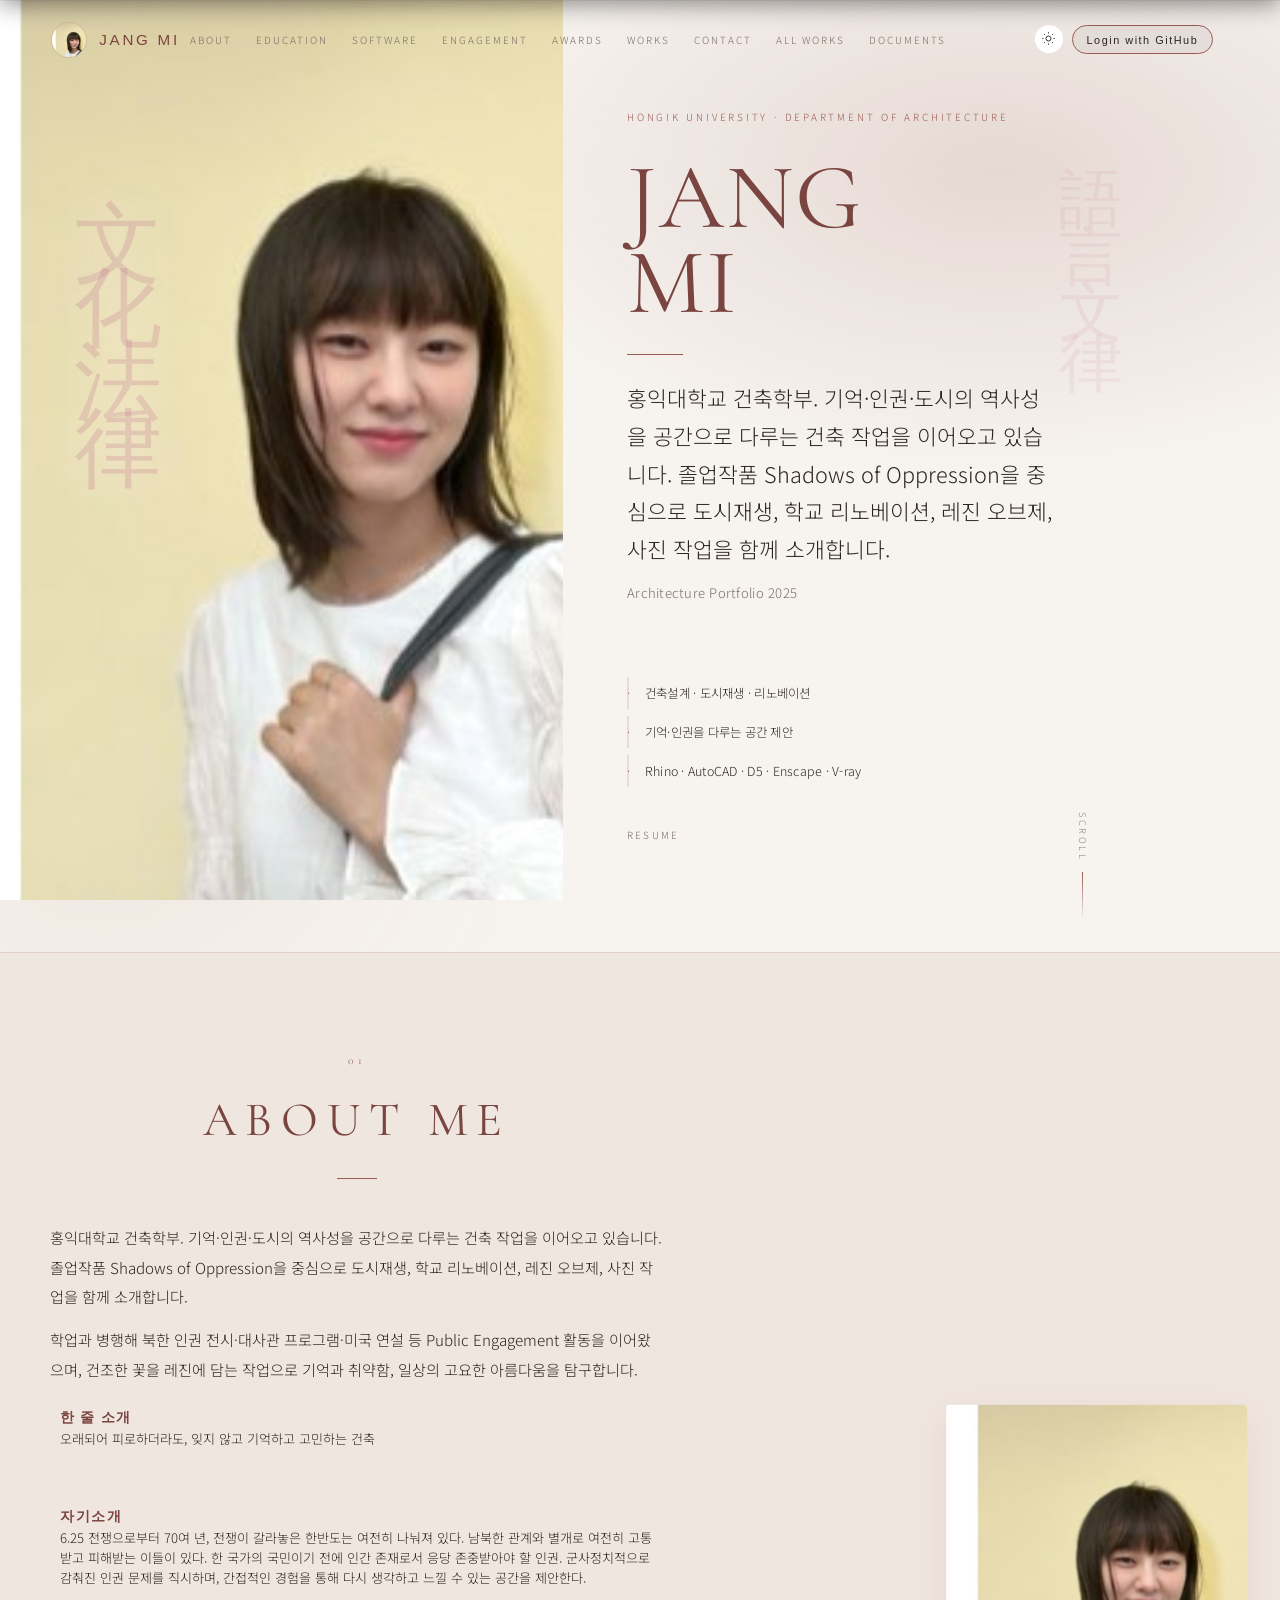
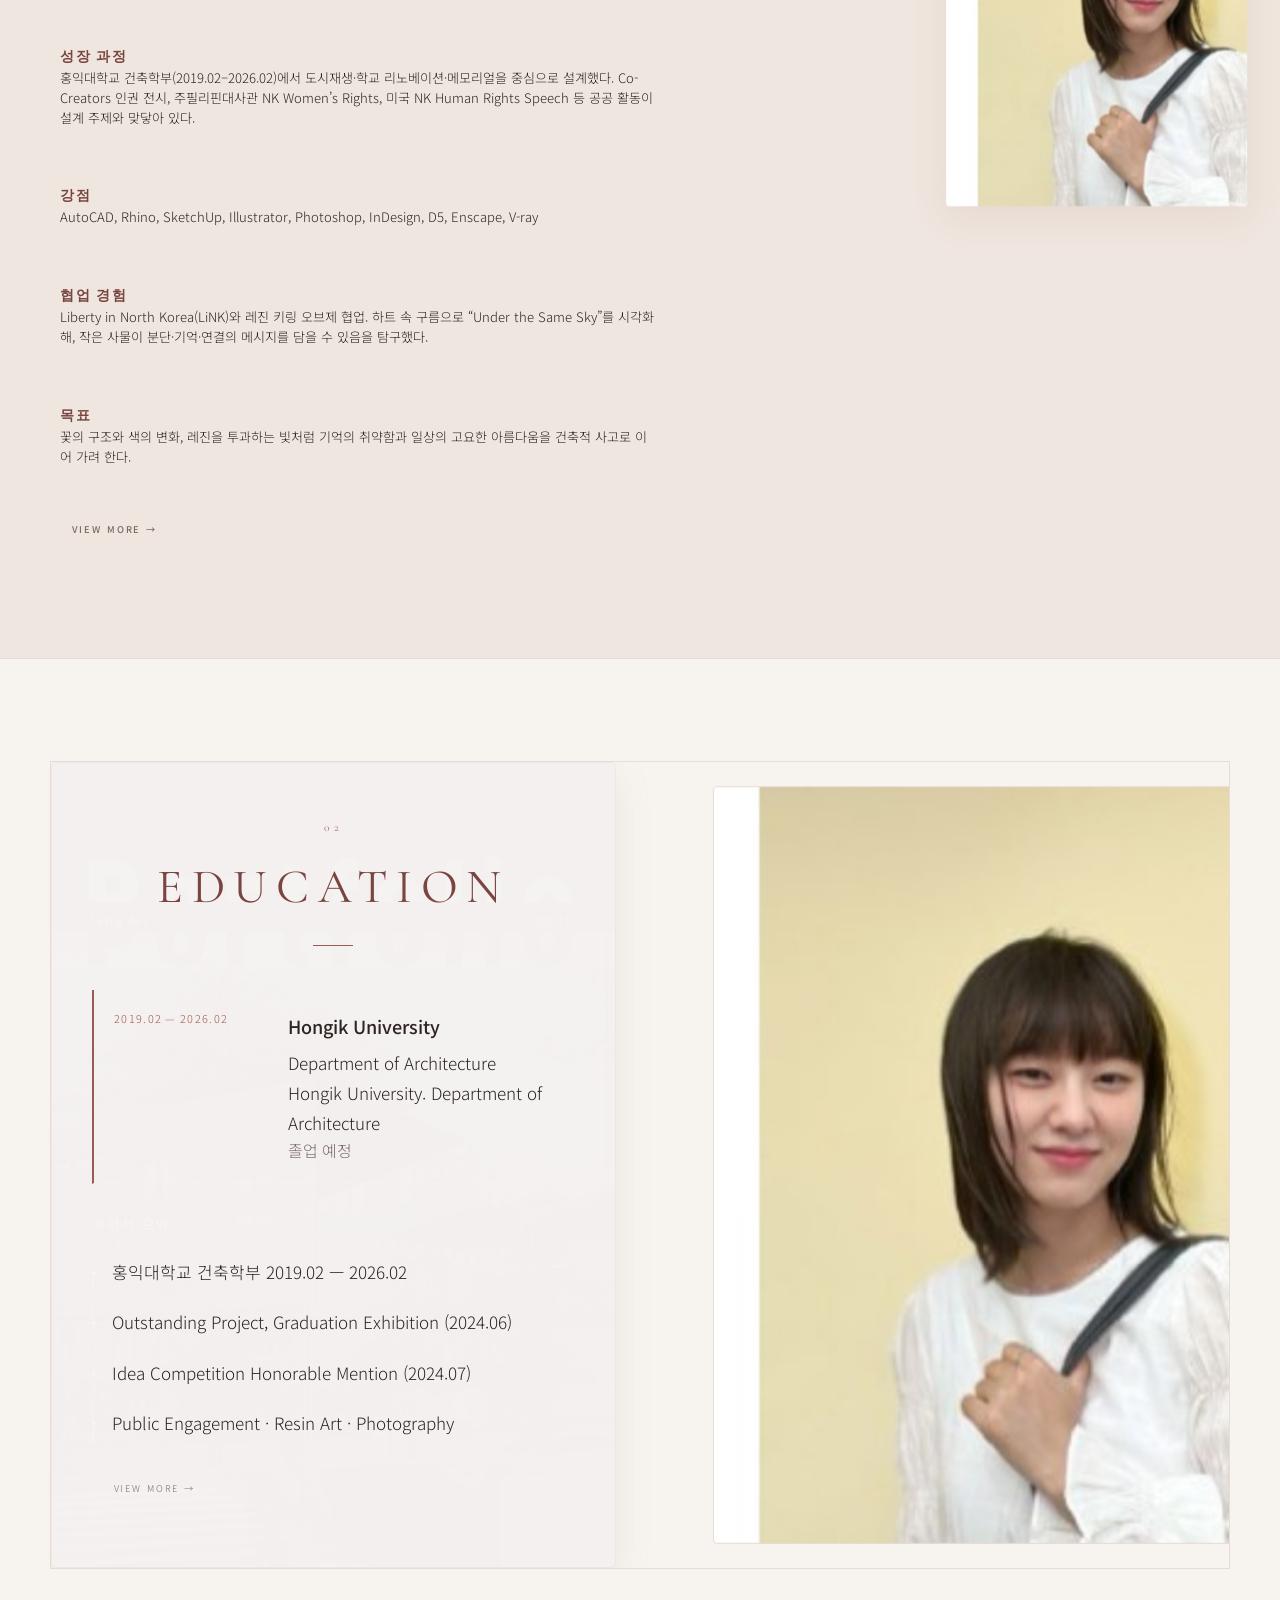
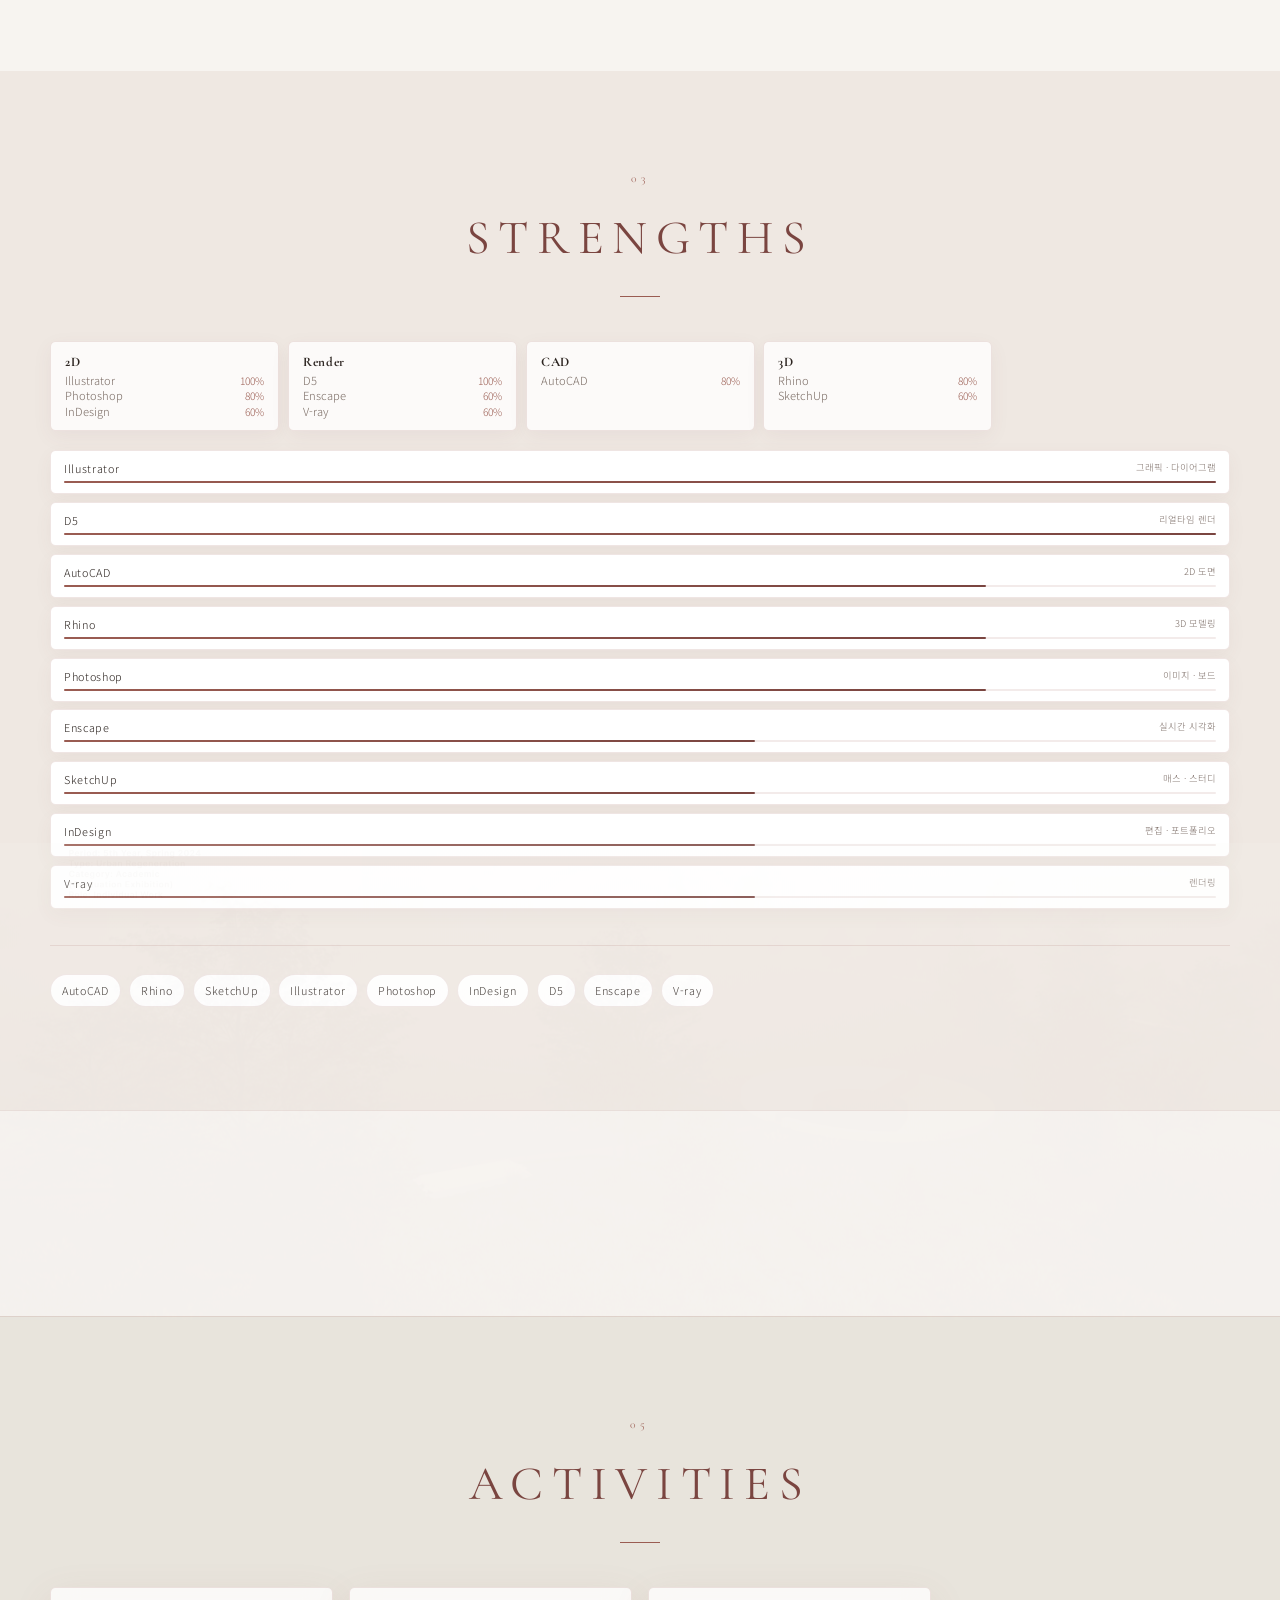
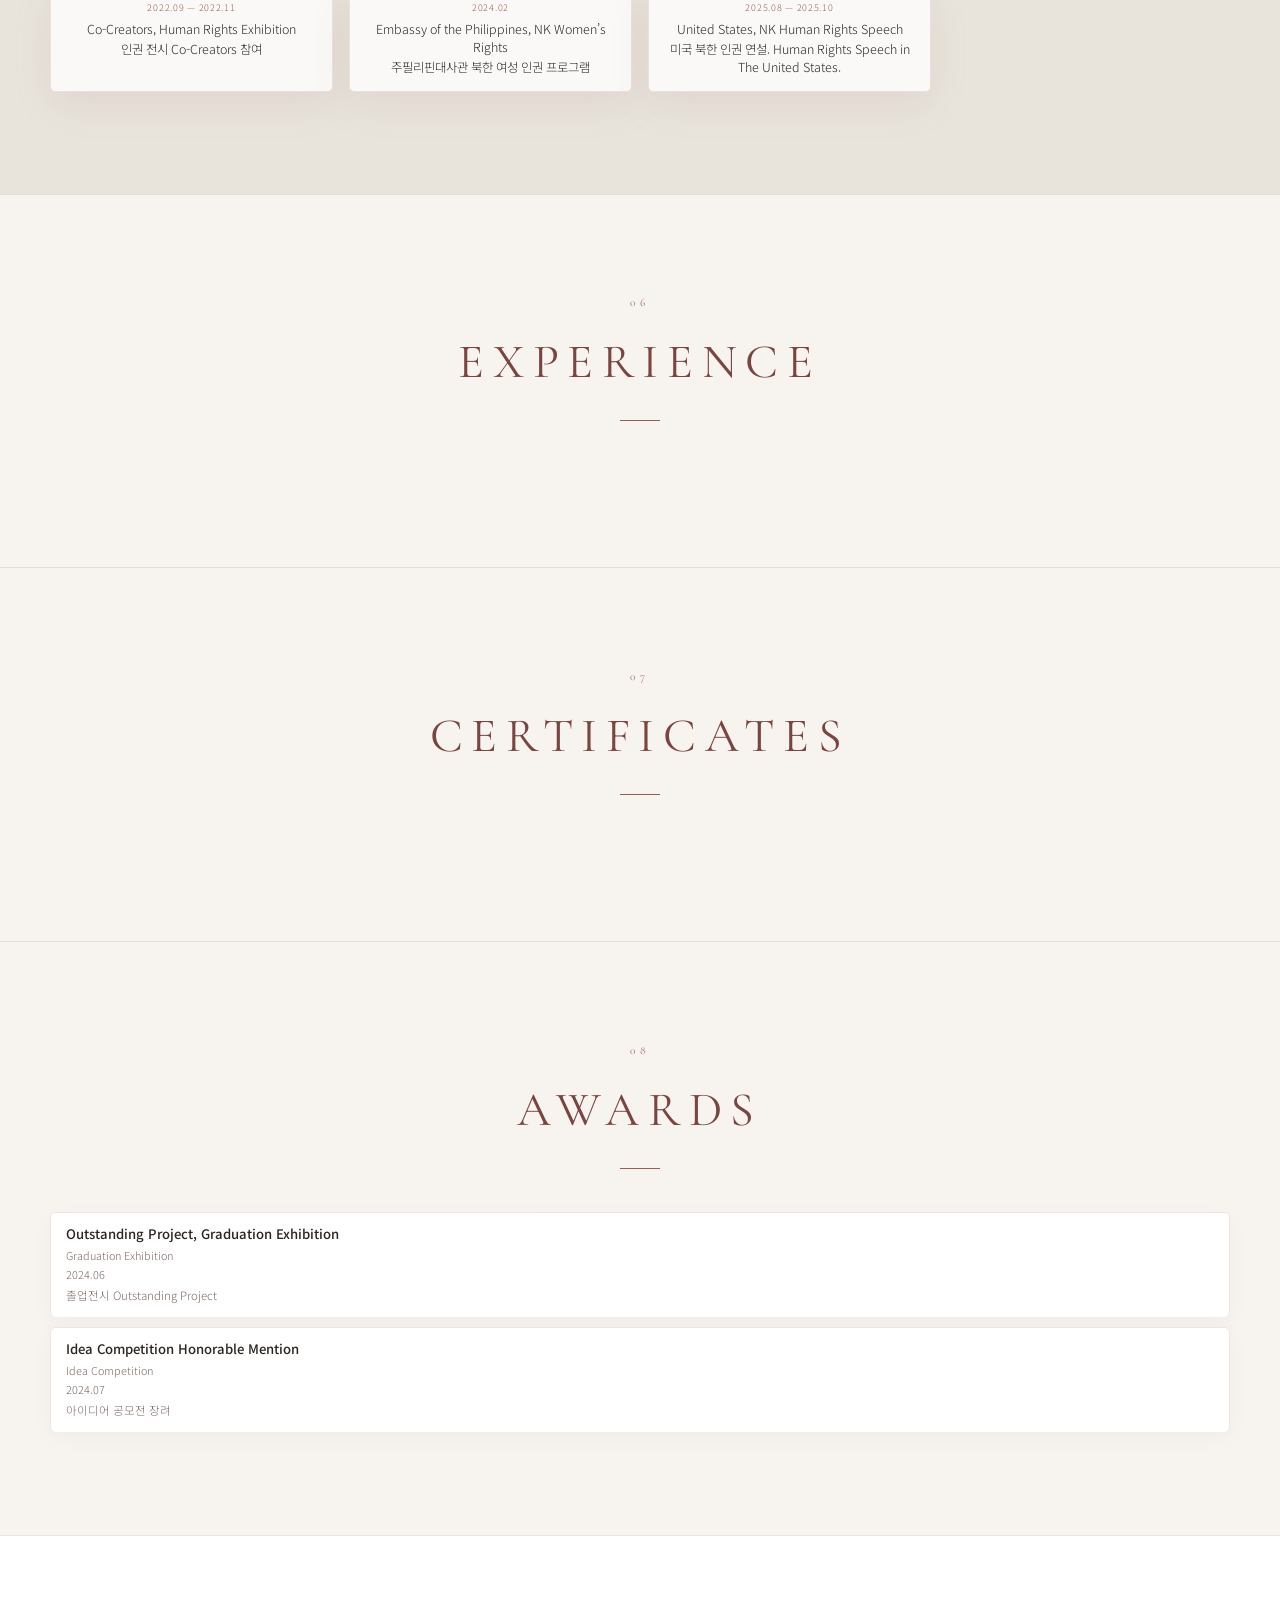
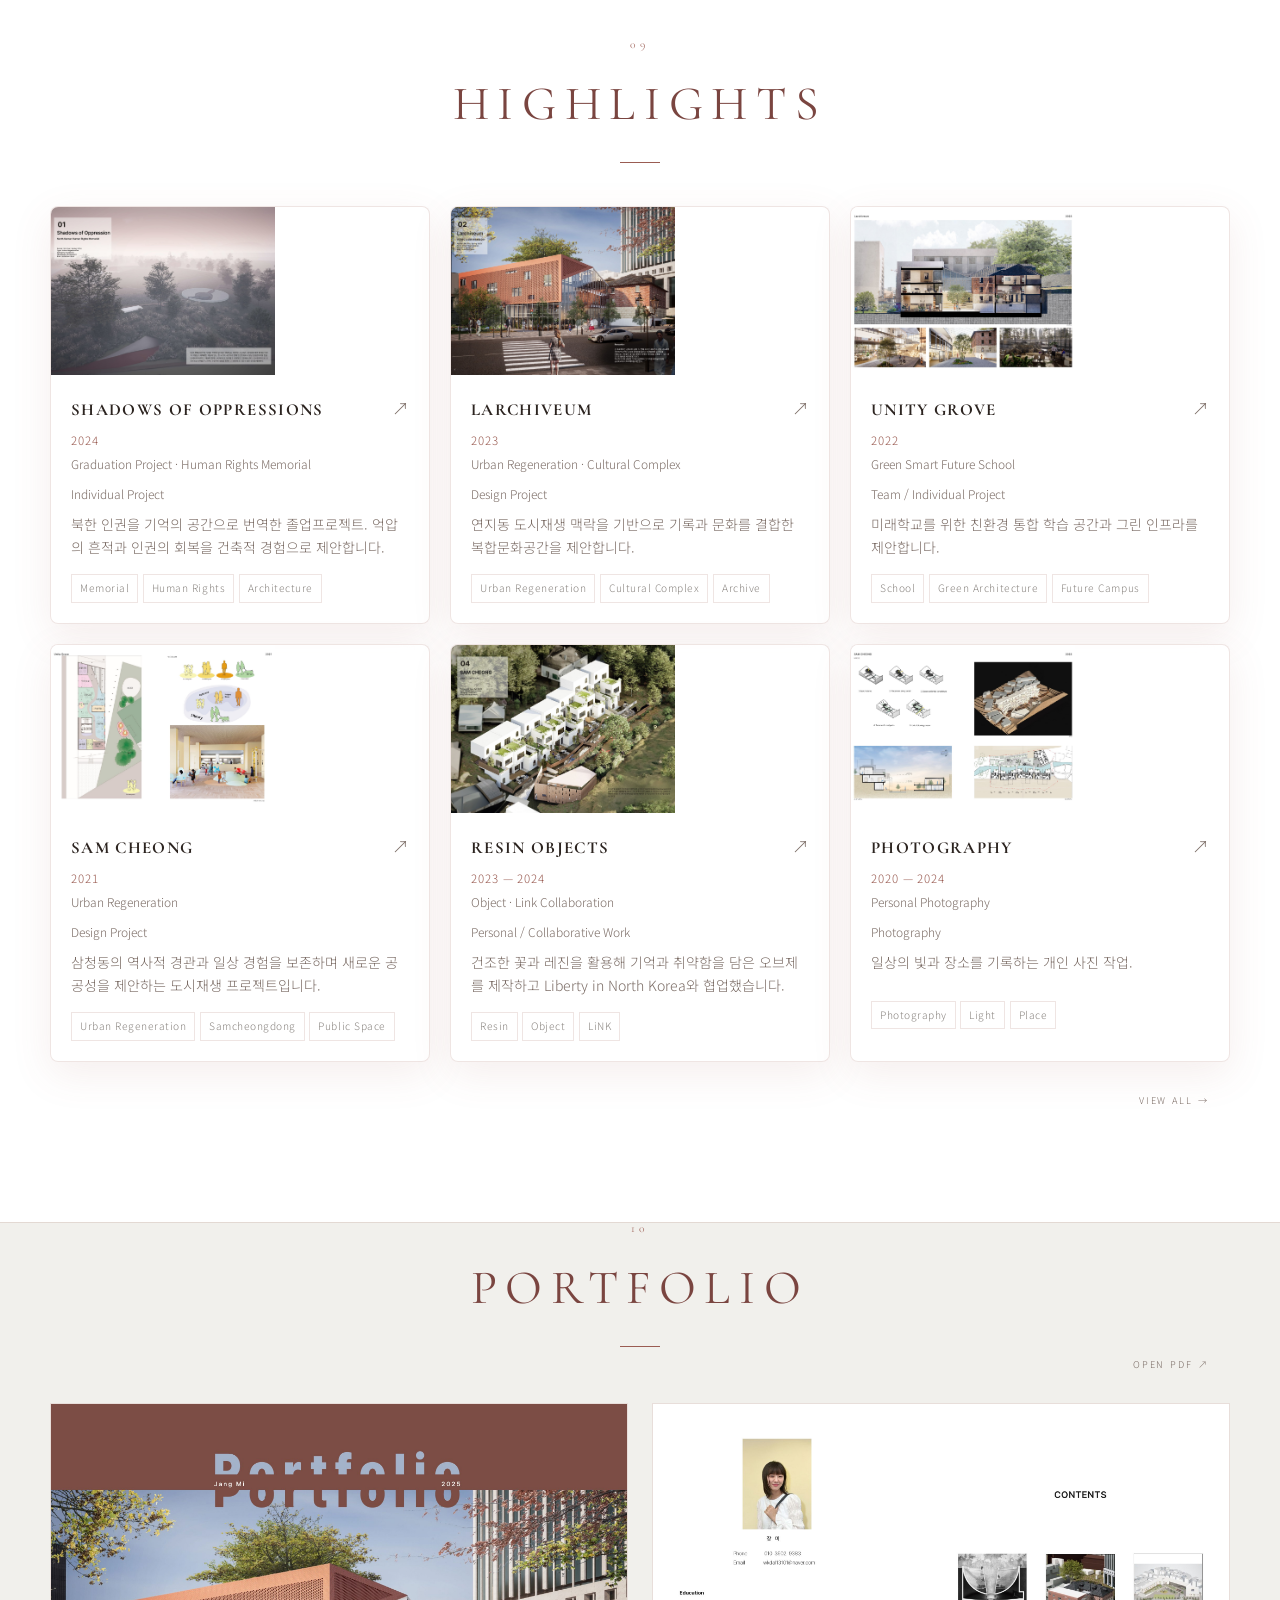
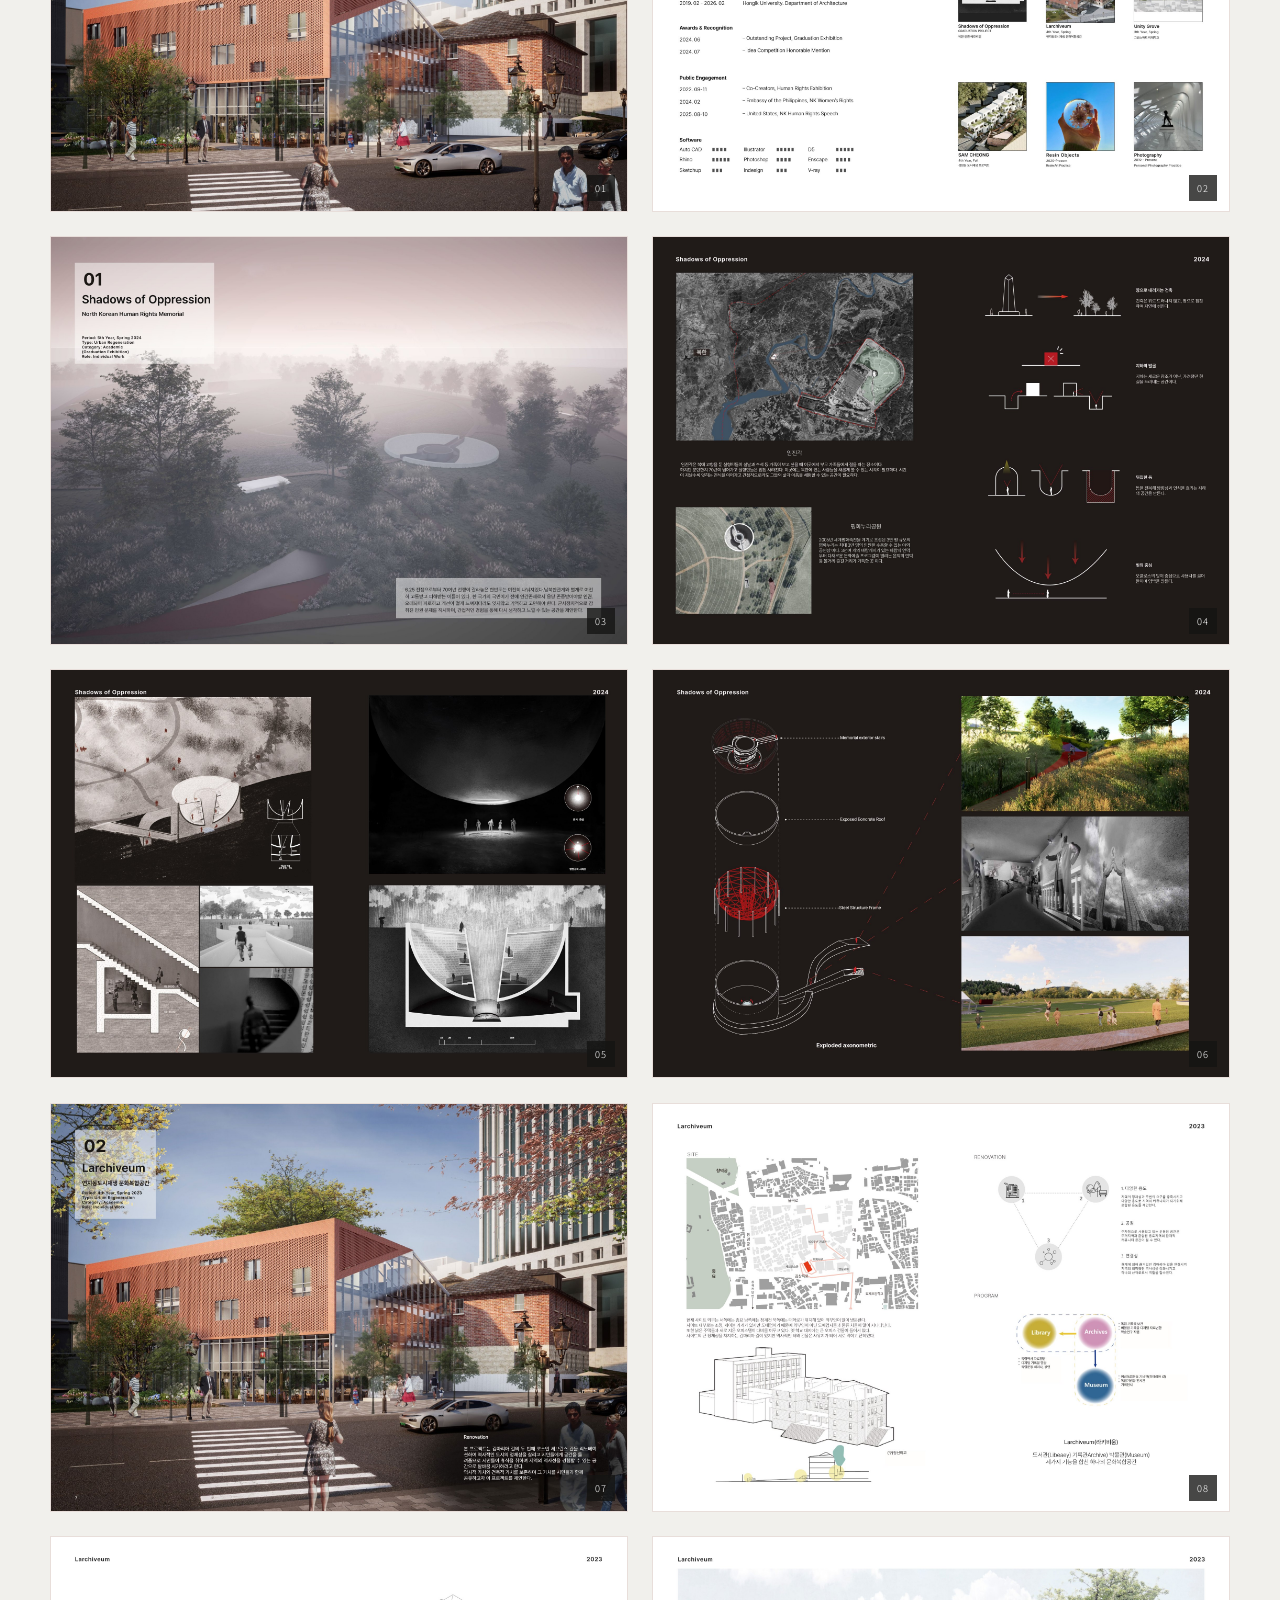
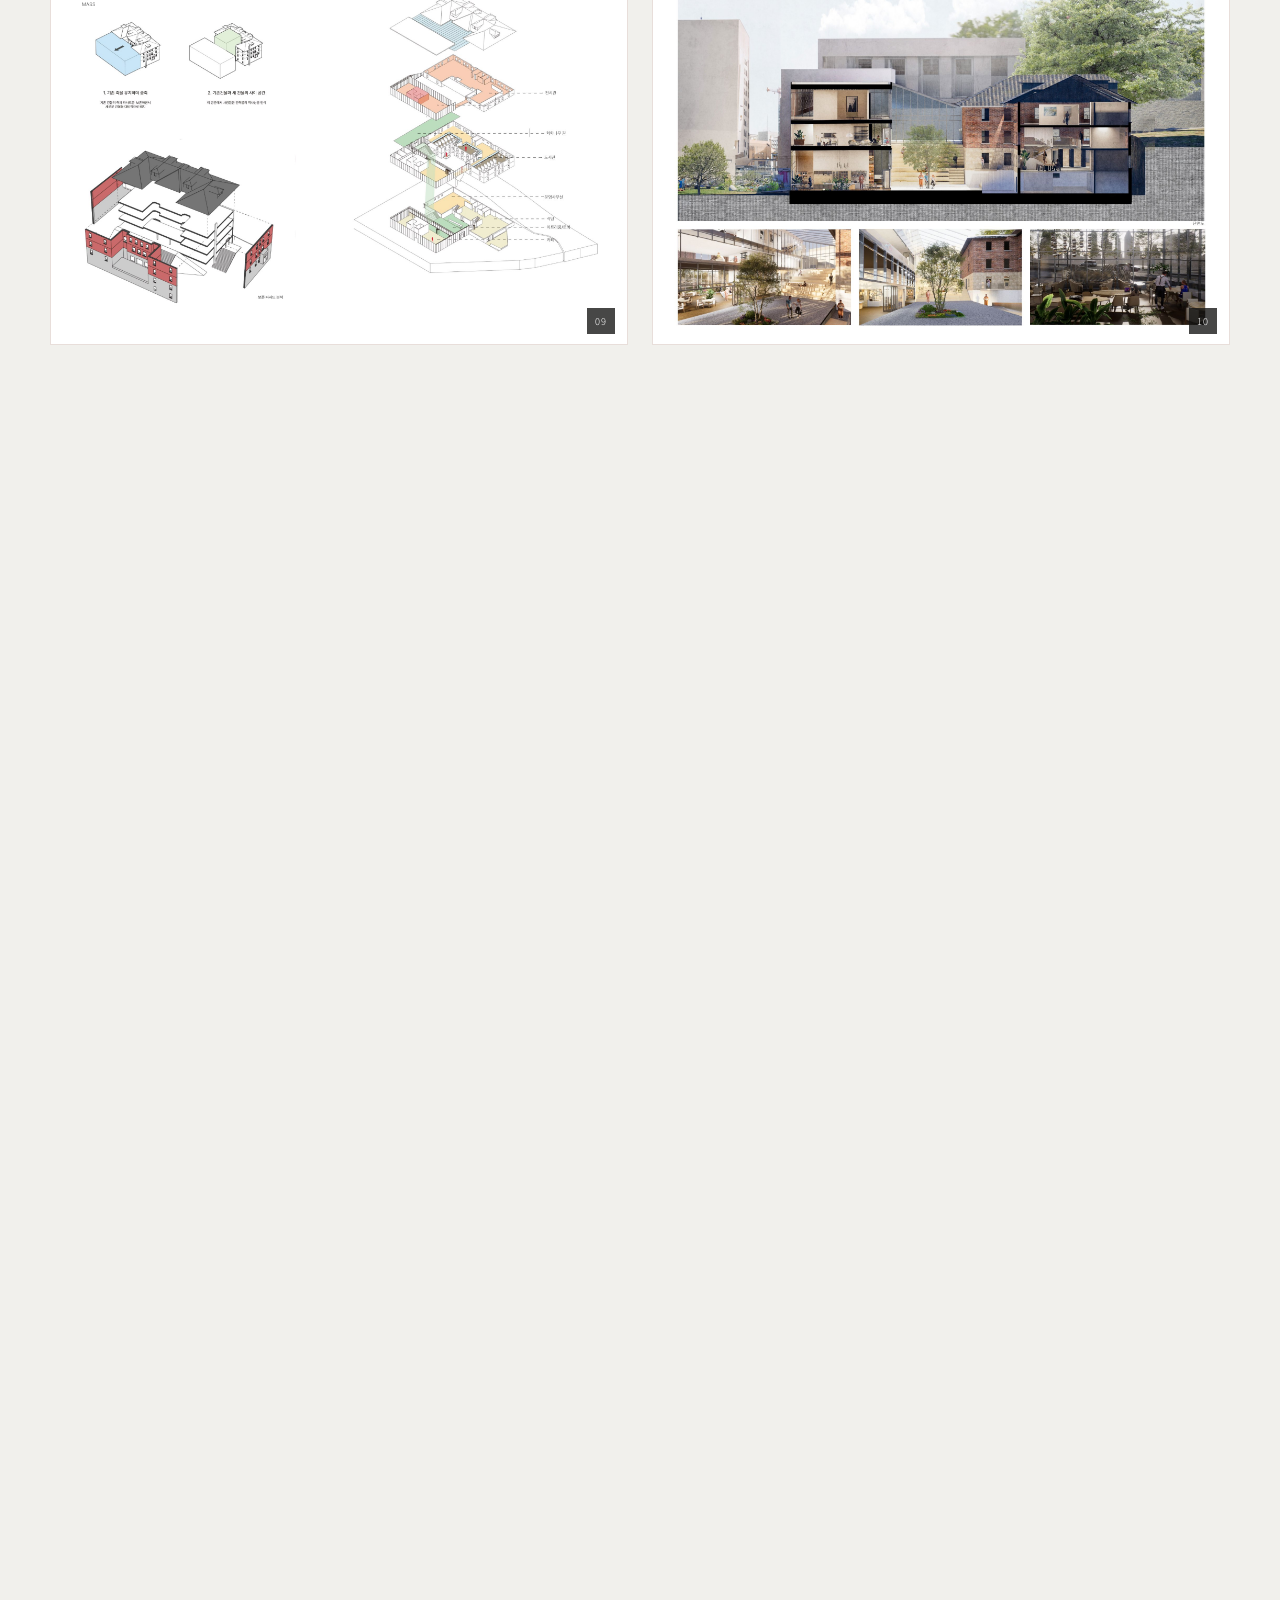
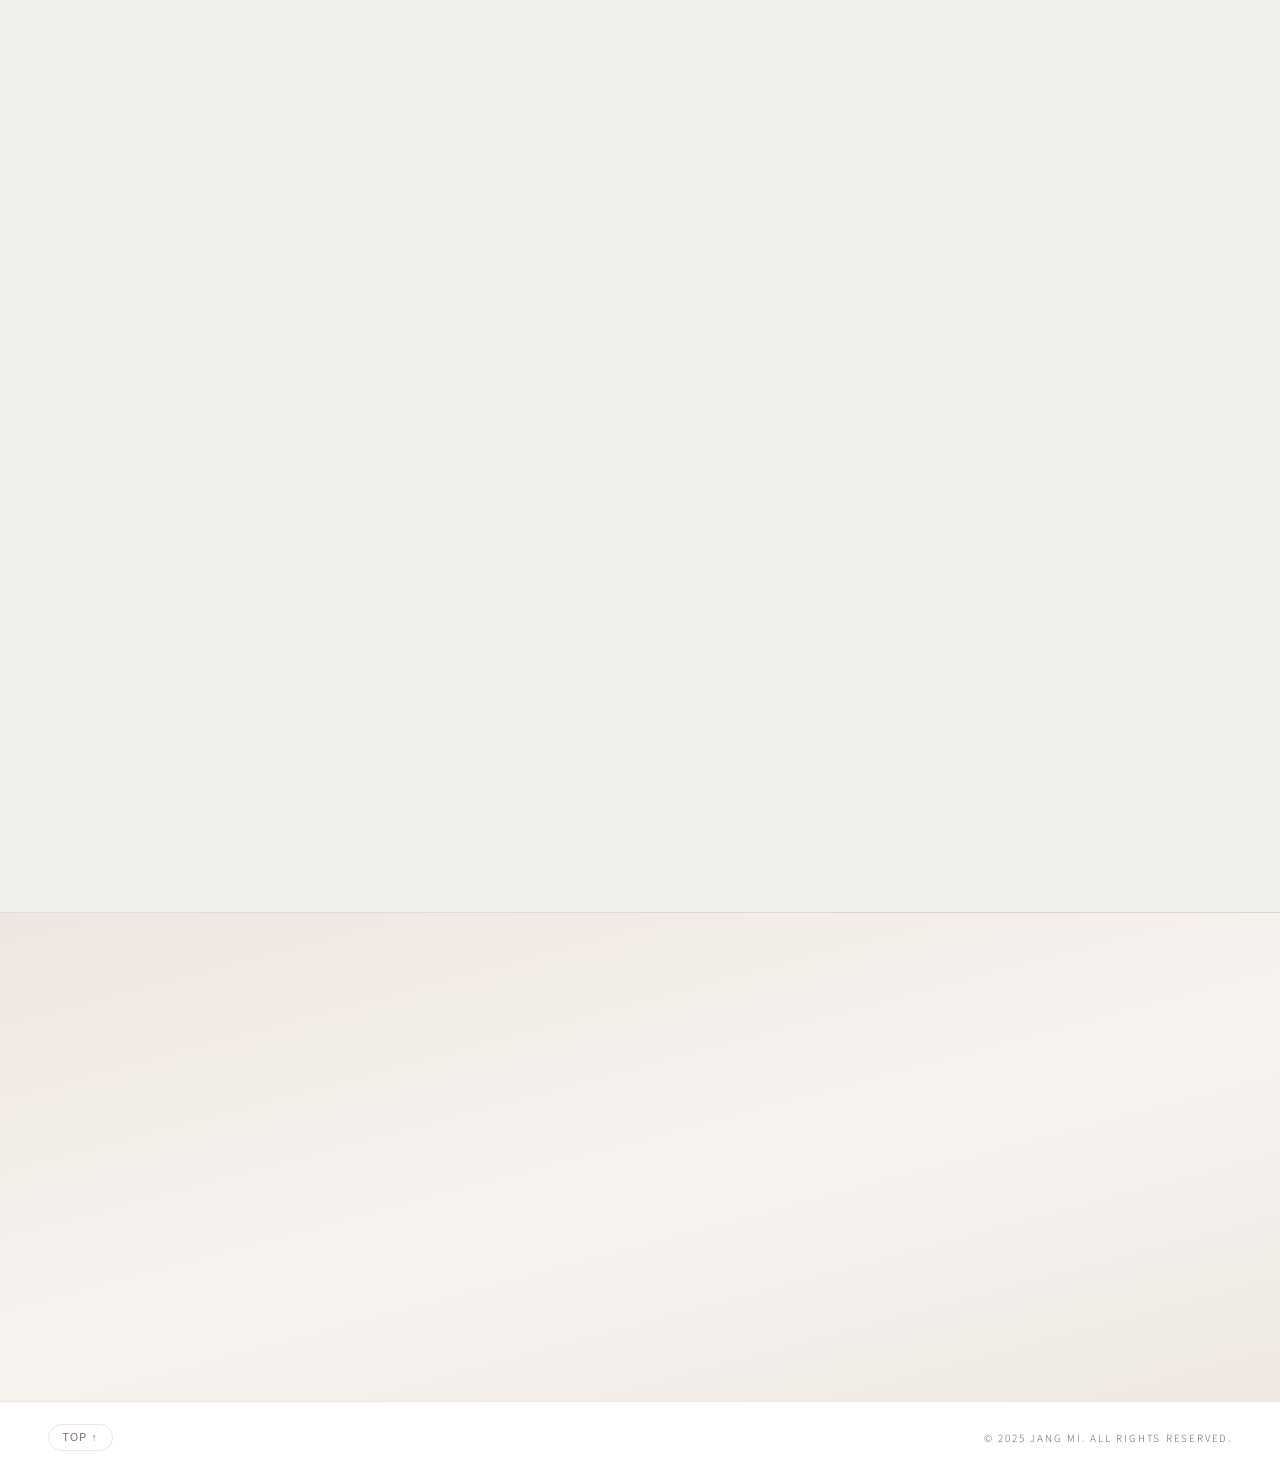
==== index.html @ 0520bf08 "Add files via upload" ====
<!DOCTYPE html>
<html lang="ko">
<head>
  <meta charset="UTF-8">
  <meta name="viewport" content="width=device-width, initial-scale=1.0, viewport-fit=cover">
  <title>JANG MI | 2025 Architecture Portfolio</title>
  <link rel="preconnect" href="https://fonts.googleapis.com">
  <link rel="preconnect" href="https://fonts.gstatic.com" crossorigin>
  <link href="https://fonts.googleapis.com/css2?family=Cormorant+Garamond:ital,wght@0,400;0,500;0,600;1,400&family=Great+Vibes&family=Noto+Sans+KR:wght@300;400;500&display=swap" rel="stylesheet">
  <link rel="stylesheet" href="./css/style.css?v=20260718">
  <link rel="stylesheet" href="./css/themes.css?v=20260807">
  <link rel="stylesheet" href="./css/mobile.css?v=20260835">
  <link rel="stylesheet" href="./css/editor.css?v=20260837">
  <link rel="stylesheet" href="./css/pages.css?v=20260716">
  <link rel="stylesheet" href="./css/jangmi-theme.css?v=20261118">
  <link rel="stylesheet" href="./css/animations.css?v=20260818">
  <link rel="stylesheet" href="./css/jangmi.css?v=20261118">
</head>
<body class="skin-jangmi theme-light">

  <header class="site-header" id="header">
    <a href="#home" class="brand">JANG MI</a>
    <nav class="nav-desktop" id="navDesktop"></nav>
    <div class="header-actions" id="headerActions"></div>
    <button class="nav-toggle" type="button" aria-label="메뉴" aria-expanded="false">
      <span></span><span></span>
    </button>
  </header>

  <nav class="nav-mobile" id="navMobile" aria-hidden="true"></nav>
  <script src="./js/cms/nav.js"></script>

  <main>

    <!-- HERO -->
    <section class="hero" id="home">
      <div class="hero-inner container">
        <div class="hero-portrait reveal reveal-right reveal-zoom">
          <div class="portrait-frame portrait-frame--hero">
            <img src="./assets/images/jangmi-portrait-hero.jpg" alt="장미 프로필">
          </div>
        </div>
        <div class="hero-body">
          <p class="hero-eyebrow reveal"></p>
          <h1 class="hero-name reveal"></h1>
          <p class="hero-tagline-ko reveal" id="heroIntro"></p>
          <p class="hero-tagline-en reveal" id="heroTaglineEn"></p>
          <div class="hero-intro-block reveal">
            <ul class="detail-lines detail-lines--hero" id="heroIntroLines" data-reveal-stagger></ul>
          </div>
          <div class="hero-links reveal" id="heroLinks"></div>
          <div class="hero-scroll reveal" aria-hidden="true">
            <span>SCROLL</span><i></i>
          </div>
        </div>
      </div>
      <div class="hero-mobile-bar reveal" id="heroMobileBar" aria-hidden="true">
        <div class="hero-chips" id="heroChips" aria-label="핵심 역량"></div>
        <div class="hero-journey" id="heroJourney" aria-label="주요 여정"></div>
        <nav class="hero-quick" id="heroQuickNav" aria-label="빠른 이동">
          <a href="#about">About</a>
          <a href="#projects">Highlights</a>
          <a href="#contact">Contact</a>
        </nav>
        <button type="button" class="hero-scroll-cue" id="heroScrollCue" aria-label="About 섹션으로 이동">
          <span>Scroll</span>
          <i aria-hidden="true"></i>
        </button>
      </div>
    </section>

    <!-- 01 ABOUT -->
    <section class="section section-about" id="about">
      <div class="container about-grid">
        <div class="about-copy reveal reveal-left">
          <div class="section-headline">
            <span class="section-index">01</span>
            <h2 class="section-title">ABOUT ME</h2>
          </div>
          <p id="aboutText"></p>
          <p id="aboutExtra"></p>
          <div class="about-intro-lines">
            <p class="detail-lines__heading">소개 라인</p>
            <ul class="detail-lines" id="aboutIntroLines" data-reveal-stagger></ul>
          </div>
          <div id="aboutSections" class="about-sections" data-reveal-stagger></div>
          <p class="section-crosslink"><a href="./pages/resume.html" class="text-link text-link--box">VIEW MORE →</a></p>
        </div>
        <div class="about-portrait reveal reveal-right reveal-zoom">
          <div class="portrait-frame portrait-frame--about">
            <img src="./assets/images/jangmi-portrait-about.jpg" alt="장미 프로필">
          </div>
        </div>
      </div>
    </section>

    <!-- 02 EDUCATION -->
    <section class="section section-education" id="education">
      <div class="container section-education__inner">
        <div class="education-panel reveal reveal-up reveal-blur">
          <div class="education-panel__bg" data-edit-image="profile.educationPanelBackground" aria-hidden="true"></div>
          <div class="education-panel__content">
            <button type="button" class="education-panel__bg-btn edit-only" data-trigger-edit-image="profile.educationPanelBackground">+ 배경 추가</button>
            <div class="section-headline">
              <span class="section-index section-index--light">02</span>
              <h2 class="section-title section-title--light">EDUCATION</h2>
            </div>
            <ul class="timeline-full" id="eduTimeline" data-reveal-stagger></ul>
            <p class="detail-lines__heading detail-lines__heading--light">이력서 요약</p>
            <ul class="detail-lines detail-lines--light" id="resumeLines" data-reveal-stagger></ul>
            <div class="education-resume-links">
              <a class="text-link text-link--box" href="./pages/resume.html">VIEW MORE →</a>
            </div>
          </div>
        </div>
        <div class="education-visual reveal reveal-right reveal-zoom">
          <img class="education-visual__img" src="./assets/images/jangmi-portrait-education.jpg" alt="장미">
        </div>
      </div>
    </section>

    <!-- 03 SKILLS -->
    <section class="section section-skills" id="skills">
      <div class="container">
        <div class="section-headline reveal reveal-up reveal-blur">
          <span class="section-index">03</span>
          <h2 class="section-title">STRENGTHS</h2>
        </div>
        <div class="skill-categories reveal reveal-up" id="skillCategories" data-reveal-stagger></div>
        <div class="skill-bars" id="skillBars" data-reveal-stagger></div>
        <div class="tech-cloud reveal reveal-up" id="techCloud" data-reveal-stagger></div>
      </div>
    </section>

    <!-- 04 CAREER -->
    <section class="section section-career" id="career">
      <div class="container">
        <div class="section-headline reveal reveal-up reveal-blur">
          <span class="section-index">04</span>
          <h2 class="section-title">CAREER</h2>
        </div>
        <ul class="timeline-full" id="careerTimeline" data-reveal-stagger></ul>
      </div>
    </section>

    <!-- 05 ACTIVITIES -->
    <section class="section section-activities" id="activities">
      <div class="section-activities__bg" aria-hidden="true" data-parallax="0.1"></div>
      <button type="button" class="section-activities__bg-btn edit-only" data-trigger-edit-image="profile.activitiesBackgroundImage">+ 배경 추가</button>
      <div class="container">
        <div class="section-headline reveal reveal-up reveal-blur">
          <span class="section-index">05</span>
          <h2 class="section-title">ACTIVITIES</h2>
        </div>
        <div class="activity-grid" id="activityGrid" data-reveal-stagger></div>
      </div>
    </section>

    <!-- 06 TRAINING -->
    <section class="section section-training" id="training">
      <div class="container">
        <div class="section-headline reveal reveal-up reveal-blur">
          <span class="section-index">06</span>
          <h2 class="section-title">EXPERIENCE</h2>
        </div>
        <div class="training-grid" id="trainingGrid" data-reveal-stagger></div>
      </div>
    </section>

    <!-- 07 CERTIFICATES -->
    <section class="section section-certificates" id="certificates">
      <div class="container">
        <div class="section-headline reveal reveal-up reveal-blur">
          <span class="section-index">07</span>
          <h2 class="section-title">CERTIFICATES</h2>
        </div>
        <ul class="cert-list" id="certList" data-reveal-stagger></ul>
      </div>
    </section>

    <!-- 08 AWARDS -->
    <section class="section section-awards" id="awards">
      <div class="container">
        <div class="section-headline reveal reveal-up reveal-blur">
          <span class="section-index">08</span>
          <h2 class="section-title">AWARDS</h2>
        </div>
        <ul class="award-list" id="awardList" data-reveal-stagger></ul>
      </div>
    </section>

    
    <!-- 09 HIGHLIGHTS -->
    <section class="section section-projects" id="projects">
      <div class="container">
        <div class="section-headline reveal reveal-up reveal-blur">
          <span class="section-index">09</span>
          <h2 class="section-title">HIGHLIGHTS</h2>
        </div>
        <div class="project-grid" id="projectGrid" data-reveal-stagger></div>
        <div class="section-actions reveal reveal-up">
          <a class="text-link text-link--box" href="./pages/projects.html">VIEW ALL →</a>
        </div>
      </div>
    </section>

    <!-- 10 PORTFOLIO PAGES -->
    <section class="section section-portfolio-book" id="portfolio-book">
      <div class="container">
        <div class="section-headline reveal reveal-up reveal-blur">
          <span class="section-index">10</span>
          <h2 class="section-title">PORTFOLIO</h2>
        </div>
        <div class="portfolio-book-actions">
          <a class="text-link text-link--box" href="./assets/docs/jangmi-architecture-portfolio-2025.pdf" target="_blank" rel="noopener">OPEN PDF ↗</a>
        </div>
        <div class="portfolio-page-grid" data-reveal-stagger>
          <figure class="portfolio-book-page"><img src="./assets/images/jangmi/01-cover.jpg" alt="Jang Mi Portfolio page 01" loading="eager"><figcaption>01</figcaption></figure>
          <figure class="portfolio-book-page"><img src="./assets/images/jangmi/02-contents.jpg" alt="Jang Mi Portfolio page 02"><figcaption>02</figcaption></figure>
          <figure class="portfolio-book-page"><img src="./assets/images/jangmi/03-shadows-overview.jpg" alt="Jang Mi Portfolio page 03" loading="lazy"><figcaption>03</figcaption></figure>
          <figure class="portfolio-book-page"><img src="./assets/images/jangmi/04-shadows-analysis.jpg" alt="Jang Mi Portfolio page 04" loading="lazy"><figcaption>04</figcaption></figure>
          <figure class="portfolio-book-page"><img src="./assets/images/jangmi/05-shadows-plan.jpg" alt="Jang Mi Portfolio page 05" loading="lazy"><figcaption>05</figcaption></figure>
          <figure class="portfolio-book-page"><img src="./assets/images/jangmi/06-shadows-details.jpg" alt="Jang Mi Portfolio page 06" loading="lazy"><figcaption>06</figcaption></figure>
          <figure class="portfolio-book-page"><img src="./assets/images/jangmi/07-larchiveum-overview.jpg" alt="Jang Mi Portfolio page 07" loading="lazy"><figcaption>07</figcaption></figure>
          <figure class="portfolio-book-page"><img src="./assets/images/jangmi/08-larchiveum-analysis.jpg" alt="Jang Mi Portfolio page 08" loading="lazy"><figcaption>08</figcaption></figure>
          <figure class="portfolio-book-page"><img src="./assets/images/jangmi/09-larchiveum-drawing.jpg" alt="Jang Mi Portfolio page 09" loading="lazy"><figcaption>09</figcaption></figure>
          <figure class="portfolio-book-page"><img src="./assets/images/jangmi/10-unity-overview.jpg" alt="Jang Mi Portfolio page 10" loading="lazy"><figcaption>10</figcaption></figure>
          <figure class="portfolio-book-page"><img src="./assets/images/jangmi/11-unity-site.jpg" alt="Jang Mi Portfolio page 11" loading="lazy"><figcaption>11</figcaption></figure>
          <figure class="portfolio-book-page"><img src="./assets/images/jangmi/12-unity-details.jpg" alt="Jang Mi Portfolio page 12" loading="lazy"><figcaption>12</figcaption></figure>
          <figure class="portfolio-book-page"><img src="./assets/images/jangmi/13-samcheong-overview.jpg" alt="Jang Mi Portfolio page 13" loading="lazy"><figcaption>13</figcaption></figure>
          <figure class="portfolio-book-page"><img src="./assets/images/jangmi/14-samcheong-plan.jpg" alt="Jang Mi Portfolio page 14" loading="lazy"><figcaption>14</figcaption></figure>
          <figure class="portfolio-book-page"><img src="./assets/images/jangmi/15-resin-objects.jpg" alt="Jang Mi Portfolio page 15" loading="lazy"><figcaption>15</figcaption></figure>
          <figure class="portfolio-book-page"><img src="./assets/images/jangmi/16-resin-collaboration.jpg" alt="Jang Mi Portfolio page 16" loading="lazy"><figcaption>16</figcaption></figure>
          <figure class="portfolio-book-page"><img src="./assets/images/jangmi/17-photography-overview.jpg" alt="Jang Mi Portfolio page 17" loading="lazy"><figcaption>17</figcaption></figure>
          <figure class="portfolio-book-page"><img src="./assets/images/jangmi/18-photography-01.jpg" alt="Jang Mi Portfolio page 18" loading="lazy"><figcaption>18</figcaption></figure>
          <figure class="portfolio-book-page"><img src="./assets/images/jangmi/19-photography-02.jpg" alt="Jang Mi Portfolio page 19" loading="lazy"><figcaption>19</figcaption></figure>
          <figure class="portfolio-book-page"><img src="./assets/images/jangmi/20-closing-contact.jpg" alt="Jang Mi Portfolio page 20" loading="lazy"><figcaption>20</figcaption></figure>
        </div>
      </div>
    </section>

    <!-- 11 CONTACT -->
    <section class="section section-contact" id="contact">
      <div class="container contact-compact reveal reveal-up reveal-blur">
        <div class="contact-grid">
          <div class="contact-copy">
            <div class="section-headline contact-head">
              <span class="section-index">11</span>
              <h2 class="section-title">CONTACT</h2>
            </div>
            <p class="contact-lead">언제나 환영합니다.</p>
            <div class="contact-row"></div>
          </div>

        </div>
      </div>
    </section>
  </main>

  <footer class="site-footer">
    <button type="button" class="top-btn" id="topBtn">TOP ↑</button>
    <p>© 2025 JANG MI. ALL RIGHTS RESERVED.</p>
  </footer>

  <div class="skeleton-overlay" id="skeletonOverlay" aria-hidden="true"></div>
  <div class="toast" id="toast" role="status" aria-live="polite"></div>
  <div class="editor-drawer" id="editorDrawer" aria-hidden="true"></div>

  <script src="./js/portfolio-data.js"></script>
  <script src="./js/data-loader.js"></script>
  <script src="./js/cms/documents-access.js"></script>
  <script src="./js/editor/store.js?v=20260723"></script>
  <script src="./js/editor/history.js"></script>
  <script src="./js/editor/autosave.js?v=20260801"></script>
  <script src="./js/editor/draft.js"></script>
  <script src="./js/cms/shared.js?v=20260836"></script>
  <script src="./js/editor/auth.js"></script>
  <script src="./js/editor/github.js?v=20260836"></script>
  <script src="./js/editor/upload.js"></script>
  <script src="./js/editor/ui.js"></script>
  <script src="./js/cms/github-panel.js"></script>
  <script src="./js/cms/header.js?v=20260811"></script>
  <script src="./js/editor/inline-editor.js?v=20260837"></script>
  <script src="./js/seo.js"></script>
  <script src="./js/theme.js?v=20260807"></script>
  <script src="./js/project-detail.js?v=20260819"></script>
  <script src="./js/main.js?v=20260831"></script>
</body>
</html>
---- css/style.css ----
/* ===================================================
   장범조 Portfolio — Editorial Dark Theme
   =================================================== */

:root {
  --page-gutter: clamp(1rem, 4.5vw, 1.5rem);
  --black: #050505;
  --surface: #0c0c0c;
  --surface-2: #121212;
  --line: rgba(255, 255, 255, 0.1);
  --line-strong: rgba(255, 255, 255, 0.18);
  --white: #f2efe8;
  --muted: #9a9590;
  --muted-dim: #6b6660;
  --accent: #7a1f1f;
  --accent-deep: #4a1212;
  --accent-readable: var(--accent);
  --accent-readable-surface: var(--accent);
  --muted-readable: var(--muted);
  --muted-readable-surface: var(--muted);
  --text-primary: var(--white);
  --text-soft: var(--muted);
  --text-on-accent: #ffffff;
  --text-on-accent-muted: rgba(255, 255, 255, 0.72);
  --text-on-accent-faint: rgba(255, 255, 255, 0.48);
  --text-on-accent-soft: rgba(255, 255, 255, 0.82);
  --text-on-accent-dim: rgba(255, 255, 255, 0.58);
  --line-on-accent: rgba(255, 255, 255, 0.14);
  --body-soft: color-mix(in srgb, var(--white) 78%, transparent);
  --body-muted: color-mix(in srgb, var(--white) 62%, transparent);
  --body-faint: color-mix(in srgb, var(--white) 48%, transparent);
  --surface-tint-03: rgba(255, 255, 255, 0.03);
  --surface-tint-04: rgba(255, 255, 255, 0.04);
  --surface-tint-06: rgba(255, 255, 255, 0.06);
  --surface-tint-08: rgba(255, 255, 255, 0.08);
  --surface-tint-10: rgba(255, 255, 255, 0.10);
  --surface-tint-55: rgba(255, 255, 255, 0.55);
  --serif: "Playfair Display", "Noto Serif KR", serif;
  --sans: "Noto Sans KR", sans-serif;
  --signature: "Cormorant Garamond", serif;
  --container: min(1100px, calc(100% - 2 * var(--page-gutter, 1.5rem)));
  --section-pad: clamp(3.5rem, 7vw, 6rem);
  --ease: cubic-bezier(0.22, 1, 0.36, 1);
  --portrait-w: min(280px, 72vw);
  --portrait-w-sm: min(220px, 55vw);
}

*, *::before, *::after { margin: 0; padding: 0; box-sizing: border-box; }

html { scroll-behavior: smooth; scroll-padding-top: 72px; }

body {
  font-family: var(--sans);
  background: var(--black);
  color: var(--white);
  line-height: 1.75;
  font-weight: 300;
  overflow-x: hidden;
  -webkit-font-smoothing: antialiased;
}

a { color: inherit; text-decoration: none; transition: color 0.25s; }

img {
  display: block;
  width: 100%;
  height: 100%;
  object-fit: cover;
  object-position: top center;
}

/* 업로드·프로필 사진 — 원본 색상 유지 */
.brand__logo,
.header-actions__avatar,
.portrait-frame img,
.education-visual__img,
.image-card img,
.doc-card__thumb img,
.project-screenshot,
.project-card__thumb,
.hero-portrait img,
.about-portrait img {
  filter: none;
}

.container { width: var(--container); margin-inline: auto; }

/* ── Header ── */
.site-header {
  position: fixed;
  inset: 0 0 auto;
  z-index: 100;
  display: flex;
  align-items: center;
  justify-content: space-between;
  padding: 1.2rem clamp(1.2rem, 4vw, 2.5rem);
  transition: background 0.35s, border-color 0.35s;
  gap: 0.65rem;
}

.site-header .brand,
.site-header .nav-toggle {
  position: relative;
  z-index: 2;
  flex-shrink: 0;
}

.nav-desktop a,
.site-header .brand {
  pointer-events: auto;
}

.site-header.is-scrolled {
  background: rgba(5, 5, 5, 0.92);
  backdrop-filter: blur(12px);
  border-bottom: 1px solid var(--line);
}

.brand {
  font-family: var(--serif);
  font-size: 0.78rem;
  letter-spacing: 0.2em;
  display: inline-flex;
  align-items: center;
  gap: 0.6rem;
}

.brand__logo {
  width: 32px;
  height: 32px;
  border-radius: 50%;
  object-fit: cover;
  border: 1px solid var(--line);
}

.header-actions {
  display: flex;
  align-items: center;
  gap: 0.5rem;
  margin-left: auto;
  margin-right: 1rem;
}

.header-actions__btn,
.header-actions__user {
  display: inline-flex;
  align-items: center;
  gap: 0.45rem;
  padding: 0.4rem 0.75rem;
  font-size: 0.58rem;
  letter-spacing: 0.14em;
  color: var(--muted);
  background: var(--surface-tint-04);
  border: 1px solid var(--line);
  border-radius: 999px;
  cursor: pointer;
}

.header-actions__btn:hover,
.header-actions__user:hover {
  color: var(--white);
  border-color: var(--accent);
}

.header-actions__btn--primary {
  color: var(--white);
  background: var(--accent);
  border-color: var(--accent);
}

.header-actions__btn--ghost {
  background: transparent;
}

.header-actions__avatar {
  width: 24px;
  height: 24px;
  border-radius: 50%;
  object-fit: cover;
  border: 1px solid var(--line);
}

.nav-desktop { display: flex; gap: clamp(0.7rem, 2vw, 1.5rem); }

.nav-desktop a {
  font-size: 0.62rem;
  letter-spacing: 0.16em;
  color: var(--muted);
  position: relative;
}

.nav-desktop a.is-active,
.nav-desktop a:hover { color: var(--white); }

.nav-desktop a.is-active::after {
  content: "";
  position: absolute;
  left: 0;
  bottom: -4px;
  width: 100%;
  height: 1px;
  background: var(--accent);
}

.nav-toggle {
  display: none;
  flex-direction: column;
  gap: 6px;
  background: none;
  border: none;
  cursor: pointer;
  padding: 8px;
  min-width: 44px;
  min-height: 44px;
  align-items: center;
  justify-content: center;
}

header.menu-open {
  z-index: 106;
}

.nav-toggle span { display: block; width: 22px; height: 1px; background: var(--white); transition: transform 0.3s; }

.nav-mobile {
  position: fixed;
  inset: 0;
  z-index: 10100;
  background: rgba(5, 5, 5, 0.98);
  display: flex;
  flex-direction: column;
  align-items: stretch;
  justify-content: flex-start;
  gap: 0;
  padding: calc(4.5rem + env(safe-area-inset-top, 0px)) var(--page-gutter, 1rem) calc(2rem + env(safe-area-inset-bottom, 0px));
  overflow-y: auto;
  -webkit-overflow-scrolling: touch;
  opacity: 0;
  visibility: hidden;
  pointer-events: none;
  transition: opacity 0.25s, visibility 0.25s;
}

.nav-mobile a {
  display: block;
  width: 100%;
  padding: 0.85rem 0.25rem;
  font-family: var(--serif);
  font-size: 1rem;
  letter-spacing: 0.08em;
  color: var(--white);
  text-align: center;
  border-bottom: 1px solid var(--line);
  -webkit-tap-highlight-color: rgba(122, 31, 31, 0.3);
}

.nav-mobile a:active {
  color: var(--accent);
  background: var(--surface-tint-04);
}

.nav-mobile a:hover { color: var(--accent); }

.nav-mobile.is-open,
header.menu-open ~ .nav-mobile,
body.nav-open .nav-mobile {
  opacity: 1;
  visibility: visible;
  pointer-events: auto;
}

.nav-mobile-actions {
  display: flex;
  flex-direction: column;
  align-items: stretch;
  gap: 0.65rem;
  margin-top: 1.25rem;
  padding-top: 1.25rem;
  border-top: 1px solid var(--line);
  width: 100%;
}

.nav-mobile-actions .header-actions__btn,
.nav-mobile-actions .header-actions__user {
  width: 100%;
  justify-content: center;
  padding: 0.65rem 1rem;
  font-size: 0.72rem;
}

.editor-drawer {
  position: fixed;
  inset: 0;
  z-index: 260;
  display: flex;
  justify-content: flex-end;
  pointer-events: none;
  opacity: 0;
  transition: opacity 0.25s ease;
}

.editor-drawer.is-open {
  opacity: 1;
  pointer-events: auto;
}

.editor-drawer__panel {
  width: min(440px, 100%);
  height: 100%;
  background: rgba(12, 12, 12, 0.97);
  border-left: 1px solid var(--line);
  backdrop-filter: blur(22px);
  display: flex;
  flex-direction: column;
  transform: translateX(100%);
  transition: transform 0.3s var(--ease);
}

.editor-drawer.is-open .editor-drawer__panel {
  transform: translateX(0);
}

.editor-drawer__head,
.editor-drawer__foot {
  display: flex;
  justify-content: space-between;
  align-items: center;
  padding: 1rem 1.1rem;
  border-bottom: 1px solid var(--line);
}

.editor-drawer__foot {
  border-top: 1px solid var(--line);
  border-bottom: none;
  margin-top: auto;
}

.editor-drawer__body {
  flex: 1;
  overflow-y: auto;
  padding: 1rem 1.1rem 1.4rem;
}

.editor-drawer__section {
  border: 1px solid var(--line);
  border-radius: 12px;
  padding: 0.8rem;
  margin-bottom: 0.8rem;
  background: var(--surface-tint-03);
}

.editor-drawer__section h4 {
  font-size: 0.72rem;
  letter-spacing: 0.16em;
  color: var(--accent);
  margin-bottom: 0.7rem;
  text-transform: uppercase;
}

.editor-drawer__field {
  display: flex;
  flex-direction: column;
  gap: 0.3rem;
  margin-bottom: 0.7rem;
  font-size: 0.68rem;
  letter-spacing: 0.06em;
  color: var(--muted);
  text-transform: uppercase;
}

.editor-drawer__field input,
.editor-drawer__field textarea,
.editor-drawer__field select {
  width: 100%;
  padding: 0.6rem 0.7rem;
  background: rgba(0, 0, 0, 0.35);
  border: 1px solid var(--line);
  border-radius: 6px;
  color: var(--white);
  font-family: inherit;
  font-size: 0.82rem;
}

.editor-drawer__list {
  display: flex;
  flex-direction: column;
  gap: 0.5rem;
}

.editor-drawer__row {
  display: flex;
  align-items: center;
  gap: 0.4rem;
}

.editor-drawer__row input {
  flex: 1;
}

.editor-drawer__btn,
.editor-drawer__ghost {
  padding: 0.45rem 0.7rem;
  font-size: 0.64rem;
  letter-spacing: 0.1em;
  border: 1px solid var(--line);
  border-radius: 6px;
  background: transparent;
  color: var(--white);
  cursor: pointer;
}

.editor-drawer__btn:hover,
.editor-drawer__ghost:hover {
  border-color: var(--accent);
}

.editor-drawer__btn--primary {
  background: var(--accent);
  border-color: var(--accent);
}

.editor-drawer__dropzone {
  border: 1px dashed var(--accent);
  border-radius: 8px;
  padding: 0.9rem;
  text-align: center;
  color: var(--muted);
  cursor: pointer;
  margin-bottom: 0.6rem;
}

.editor-drawer__dropzone.is-dragover {
  background: rgba(122, 31, 31, 0.12);
}

.editor-drawer__media-list {
  display: flex;
  flex-direction: column;
  gap: 0.5rem;
  margin-bottom: 0.7rem;
}

.editor-drawer__media-item {
  display: flex;
  align-items: center;
  gap: 0.6rem;
  padding: 0.5rem;
  border: 1px solid var(--line);
  border-radius: 8px;
  background: var(--surface-tint-03);
}

.editor-drawer__media-item img {
  width: 44px;
  height: 44px;
  border-radius: 6px;
  object-fit: cover;
  filter: none;
}

.editor-drawer__media-item strong {
  display: block;
  font-size: 0.72rem;
  color: var(--white);
}

.editor-drawer__media-item span {
  display: block;
  font-size: 0.62rem;
  color: var(--muted);
}

@media (max-width: 900px) {
  .header-actions {
    margin-right: 0.5rem;
  }
}

@media (max-width: 960px) {
  .nav-desktop { display: none; }
  .nav-toggle { display: flex; }
  .site-header {
    padding: 0.85rem clamp(0.85rem, 3vw, 1.25rem);
    gap: 0.5rem;
  }
}

.menu-open .nav-toggle span:first-child { transform: translateY(3.5px) rotate(45deg); }
.menu-open .nav-toggle span:last-child { transform: translateY(-3.5px) rotate(-45deg); }

/* ── Portrait frames (controlled size) ── */
.portrait-frame {
  position: relative;
  overflow: hidden;
  background: var(--surface-2);
  border: 1px solid var(--line);
}

.portrait-frame--hero {
  width: var(--portrait-w);
  aspect-ratio: 3 / 4;
  max-height: min(68vh, 480px);
}

.portrait-frame--about {
  width: var(--portrait-w-sm);
  aspect-ratio: 3 / 4;
  margin-left: auto;
}

/* ── Hero ── */
.hero {
  min-height: 100vh;
  display: flex;
  align-items: center;
  padding: clamp(5rem, 10vw, 7rem) 0 clamp(2rem, 4vw, 3rem);
}

.hero-inner {
  display: grid;
  grid-template-columns: auto 1fr;
  align-items: center;
  gap: clamp(2rem, 5vw, 4.5rem);
}

.hero-body {
  position: relative;
  max-width: 520px;
}

.hero-eyebrow {
  font-size: 0.68rem;
  letter-spacing: 0.18em;
  color: var(--accent-readable, var(--accent));
  text-transform: uppercase;
  margin-bottom: 1.2rem;
}

.hero-name {
  font-family: var(--serif);
  font-size: clamp(2.4rem, 5.5vw, 4.2rem);
  font-weight: 400;
  line-height: 1.08;
  letter-spacing: 0.03em;
  margin-bottom: 1.4rem;
}

.hero-tagline-ko {
  font-size: 0.92rem;
  color: var(--body-soft);
  line-height: 1.85;
  margin-bottom: 0.5rem;
}

.hero-tagline-en {
  font-size: 0.82rem;
  color: var(--muted);
  line-height: 1.8;
  margin-bottom: 1.8rem;
}

.hero-links {
  display: flex;
  align-items: center;
  gap: 0.7rem;
  font-size: 0.65rem;
  letter-spacing: 0.14em;
  color: var(--muted);
}

.hero-links a:hover { color: var(--white); }
.hero-links span { color: var(--muted-dim); }

.hero-scroll {
  position: absolute;
  right: -2rem;
  bottom: 0;
  display: flex;
  flex-direction: column;
  align-items: center;
  gap: 0.6rem;
}

.hero-scroll span {
  writing-mode: vertical-rl;
  font-size: 0.58rem;
  letter-spacing: 0.28em;
  color: var(--muted-dim);
}

.hero-scroll i {
  display: block;
  width: 1px;
  height: 48px;
  background: linear-gradient(to bottom, var(--muted-dim), transparent);
  animation: scrollPulse 2s ease-in-out infinite;
}

/* 모바일 Hero 전용 — 데스크톱 숨김 */
.hero-mobile-bar {
  display: none;
}

@keyframes scrollPulse {
  0%, 100% { opacity: 0.35; }
  50% { opacity: 1; }
}

/* ── Sections shared ── */
.section { position: relative; }

.section-index {
  display: block;
  font-family: var(--serif);
  font-size: clamp(2rem, 3.5vw, 3rem);
  color: var(--accent-readable, var(--accent));
  line-height: 1;
  margin-bottom: 0.5rem;
}

.section-index--light { color: var(--text-on-accent-faint); }

.section-title {
  font-family: var(--serif);
  font-size: calc(var(--title-scale, 1) * clamp(1.3rem, 2.5vw, 1.75rem));
  font-weight: 400;
  letter-spacing: 0.12em;
  margin-bottom: 1.2rem;
}

.section-title--light { color: var(--text-on-accent); }

.section-head {
  display: flex;
  justify-content: flex-start;
  align-items: baseline;
  flex-wrap: wrap;
  gap: clamp(0.65rem, 1.5vw, 1rem);
  margin-bottom: 2rem;
  padding-bottom: 1rem;
  border-bottom: 1px solid var(--line);
}

.section-head > div:first-child,
.section-headline {
  display: flex;
  align-items: baseline;
  gap: clamp(0.65rem, 1.5vw, 1rem);
  flex-wrap: wrap;
}

.section-headline {
  margin-bottom: 1.2rem;
}

.section-head .text-link--box,
.section-head > .text-link {
  margin-left: auto;
  align-self: center;
}

.section-head .section-index,
.section-headline .section-index {
  margin-bottom: 0;
}

.section-head .section-title,
.section-headline .section-title {
  margin-bottom: 0;
}

.section-actions {
  display: flex;
  justify-content: flex-end;
  margin-top: 1.25rem;
}

.text-link {
  font-size: 0.65rem;
  letter-spacing: 0.12em;
  color: var(--muted);
  transition: color 0.25s;
}

.text-link:hover { color: var(--white); }

.reveal {
  opacity: 0;
  transform: translateY(24px);
  transition: opacity 0.8s var(--ease), transform 0.8s var(--ease);
}

.reveal.is-visible { opacity: 1; transform: translateY(0); }

/* ── About ── */
.section-about {
  padding: var(--section-pad) 0;
  background: var(--surface);
  border-top: 1px solid var(--line);
}

.about-grid {
  display: grid;
  grid-template-columns: 1fr auto;
  gap: clamp(2rem, 4vw, 3.5rem);
  align-items: start;
  margin-bottom: clamp(2rem, 4vw, 3rem);
  min-width: 0;
}

.about-copy {
  min-width: 0;
  max-width: 100%;
}

.about-copy p {
  color: var(--muted);
  font-size: 0.9rem;
  margin-bottom: 0.85rem;
  max-width: 480px;
  line-height: 1.85;
}

.signature {
  font-family: var(--signature);
  font-style: italic;
  font-size: 1.6rem;
  color: var(--white) !important;
  margin-top: 1.2rem !important;
}

.about-meta {
  display: grid;
  grid-template-columns: 1fr 1fr;
  gap: clamp(1.5rem, 3vw, 3rem);
  padding-top: 2rem;
  border-top: 1px solid var(--line);
}

.meta-block h3 {
  font-size: 0.65rem;
  letter-spacing: 0.18em;
  color: var(--muted-dim);
  margin-bottom: 1.2rem;
}

.timeline-compact { list-style: none; }

.timeline-compact time {
  display: block;
  font-size: 0.72rem;
  color: var(--muted-dim);
  margin-bottom: 0.2rem;
}

.timeline-compact p {
  font-size: 0.88rem;
  color: var(--white);
  margin-bottom: 0.8rem;
}

.stack-lines p {
  display: flex;
  gap: 1rem;
  font-size: 0.82rem;
  color: var(--muted);
  padding: 0.55rem 0;
  border-bottom: 1px solid var(--line);
}

.stack-lines p span {
  flex: 0 0 72px;
  font-size: 0.65rem;
  letter-spacing: 0.1em;
  color: var(--white);
}

/* ── Skills ── */
.section-skills {
  padding: var(--section-pad) 0;
  background: var(--black);
}

.skill-bar { margin-bottom: 1.2rem; }

.skill-bar__label {
  display: flex;
  justify-content: space-between;
  margin-bottom: 0.45rem;
  font-size: 0.72rem;
}

.skill-bar__label span:first-child { color: var(--white); letter-spacing: 0.06em; }
.skill-bar__label span:last-child { color: var(--muted-dim); font-size: 0.62rem; }

.skill-bar__track {
  height: 2px;
  background: var(--surface-tint-08);
}

.skill-bar__fill {
  height: 100%;
  width: 0;
  background: linear-gradient(to right, var(--accent), var(--white));
  transition: width 1.1s var(--ease);
}

.reveal.is-visible .skill-bar__fill { width: var(--w); }

.tech-cloud {
  display: flex;
  flex-wrap: wrap;
  gap: 0.45rem;
  margin-top: 2rem;
  padding-top: 1.5rem;
  border-top: 1px solid var(--line);
}

.tech-tag {
  font-size: 0.62rem;
  letter-spacing: 0.06em;
  padding: 0.3rem 0.6rem;
  border: 1px solid var(--line);
  color: var(--muted);
}

/* ── Education ── */
.section-education {
  padding: var(--section-pad) 0;
  background: var(--surface);
  border-top: 1px solid var(--line);
}

.section-education__inner {
  display: grid;
  grid-template-columns: 1fr 1fr;
  min-height: 380px;
  border: 1px solid var(--line);
  overflow: hidden;
}

.education-panel {
  position: relative;
  overflow: hidden;
  background: var(--accent-deep);
  display: flex;
  flex-direction: column;
  justify-content: center;
}

.education-panel__bg {
  position: absolute;
  inset: 0;
  z-index: 0;
  background-color: var(--accent-deep);
  background-size: cover;
  background-position: center;
  background-repeat: no-repeat;
}

.education-panel__content {
  position: relative;
  z-index: 1;
}

.education-panel__bg-btn {
  position: absolute;
  top: 1rem;
  right: 1rem;
  z-index: 2;
  padding: 0.45rem 0.75rem;
  border: 1px solid var(--line-on-accent);
  background: var(--surface-tint-55);
  color: var(--text-on-accent);
  font-size: 0.62rem;
  letter-spacing: 0.08em;
  cursor: pointer;
  transition: background 0.25s, border-color 0.25s;
}

.education-panel__bg-btn:hover {
  background: color-mix(in srgb, var(--text-on-accent) 18%, transparent);
  border-color: var(--text-on-accent-muted);
}

.timeline-full { list-style: none; margin-bottom: 1.5rem; }

.timeline-full li {
  display: grid;
  grid-template-columns: 130px 1fr;
  gap: 1rem;
  padding: 1rem 0;
  border-bottom: 1px solid var(--line);
}

.timeline-full li:last-child { border-bottom: none; }

.timeline-full time {
  font-size: 0.72rem;
  color: var(--body-faint);
}

.timeline-full strong {
  display: block;
  font-weight: 500;
  font-size: 0.88rem;
  margin-bottom: 0.2rem;
  color: var(--white);
}

.timeline-full span[data-edit-field="major"],
.timeline-full span[data-edit-field="minor"] {
  display: block;
  font-size: 0.8rem;
  line-height: 1.45;
  color: var(--body-soft);
}

.timeline-full small {
  display: block;
  font-size: 0.72rem;
  color: var(--body-muted);
  line-height: 1.5;
}

.timeline-full p {
  font-size: 0.8rem;
  color: var(--body-muted);
  line-height: 1.65;
}

.education-panel .timeline-full li {
  border-bottom: 1px solid var(--line-on-accent);
}

.education-panel .timeline-full time {
  color: var(--text-on-accent-faint);
}

.education-panel .timeline-full strong {
  color: var(--text-on-accent);
}

.education-panel .timeline-full span[data-edit-field="major"],
.education-panel .timeline-full span[data-edit-field="minor"] {
  color: var(--text-on-accent-soft);
}

.education-panel .timeline-full small {
  color: var(--text-on-accent-dim);
}

.education-panel .timeline-full p {
  color: var(--text-on-accent-muted);
}

.education-panel .detail-lines__heading {
  color: var(--text-on-accent-faint);
}

.education-panel .detail-lines li {
  color: var(--text-on-accent-soft);
}

.education-panel .text-link { color: var(--text-on-accent-muted); }
.education-panel .text-link:hover { color: var(--text-on-accent); }

.education-resume-links {
  display: flex;
  flex-wrap: wrap;
  gap: 1.25rem;
  margin-top: 1.25rem;
}

.section-crosslink {
  margin-top: 1rem;
  font-size: 0.85rem;
  color: var(--muted);
}

.section-crosslink a {
  color: var(--accent);
  font-weight: 500;
}

.education-visual {
  position: relative;
  overflow: hidden;
  min-height: 280px;
  height: 100%;
  background: var(--black);
}

.education-visual__img {
  display: block;
  width: 100%;
  height: 100%;
  min-height: 280px;
  object-fit: cover;
  object-position: center;
}

.education-visual__deco {
  position: absolute;
  right: clamp(1.2rem, 3vw, 2.5rem);
  top: 50%;
  transform: translateY(-50%);
  z-index: 1;
  writing-mode: vertical-rl;
  font-family: var(--serif);
  font-size: clamp(0.9rem, 1.8vw, 1.25rem);
  letter-spacing: 0.35em;
  color: var(--body-faint);
  line-height: 2.2;
  user-select: none;
}

/* ── Projects ── */
.section-projects {
  padding: var(--section-pad) 0;
  background: var(--surface);
  border-top: 1px solid var(--line);
}

.project-grid {
  display: grid;
  grid-template-columns: repeat(3, 1fr);
  gap: 1rem;
}

.project-card {
  border: 1px solid var(--line);
  background: var(--surface-2);
  cursor: pointer;
  transition: transform 0.35s var(--ease), border-color 0.35s;
}

.project-card:hover {
  transform: translateY(-4px);
  border-color: var(--line-strong);
}

.project-card__thumb { height: 140px; }

.project-card__thumb--paws {
  background: linear-gradient(160deg, rgba(122, 31, 31, 0.4), #141010);
}

.project-card__thumb--health {
  background: linear-gradient(160deg, rgba(80, 90, 110, 0.45), #0e1014);
}

.project-card__thumb--hobby {
  background: linear-gradient(160deg, rgba(70, 85, 65, 0.4), #0c0e0b);
}

.project-card__body { padding: 1.1rem; }

.project-card__meta {
  display: flex;
  justify-content: space-between;
  align-items: baseline;
  margin-bottom: 0.25rem;
}

.project-card__meta h3 {
  font-family: var(--serif);
  font-size: 0.95rem;
  letter-spacing: 0.04em;
}

.project-card__gh,
.project-card__detail {
  font-size: 0.75rem;
  color: var(--muted-dim);
}

.project-card__gh:hover,
.project-card__detail:hover { color: var(--white); }

.project-card__detail {
  background: none;
  border: none;
  padding: 0;
  margin: 0;
  cursor: pointer;
  font: inherit;
  line-height: 1;
  flex-shrink: 0;
}

body.edit-mode .project-card__detail { pointer-events: none; }

/* ─── 프로젝트 상세 모달 ─── */
.project-detail-modal {
  position: fixed;
  inset: 0;
  z-index: 9000;
  display: grid;
  place-items: center;
  padding: 1rem;
  opacity: 0;
  pointer-events: none;
  transition: opacity 0.3s ease;
}

.project-detail-modal.is-open {
  opacity: 1;
  pointer-events: auto;
}

body.project-detail-open { overflow: hidden; }

.project-detail-modal__backdrop {
  position: absolute;
  inset: 0;
  background: rgba(0, 0, 0, 0.62);
  backdrop-filter: blur(4px);
}

.project-detail-modal__panel {
  position: relative;
  width: min(720px, 100%);
  max-height: min(88vh, 900px);
  overflow: auto;
  border: 1px solid var(--line-strong);
  background: var(--surface);
  box-shadow: 0 24px 64px rgba(0, 0, 0, 0.35);
  animation: projectDetailIn 0.35s var(--ease, ease) both;
}

@keyframes projectDetailIn {
  from { opacity: 0; transform: translateY(16px); }
  to { opacity: 1; transform: translateY(0); }
}

.project-detail-modal__close {
  position: sticky;
  top: 0;
  float: right;
  z-index: 2;
  margin: 0.75rem 0.75rem 0 0;
  width: 2rem;
  height: 2rem;
  border: 1px solid var(--line);
  background: var(--surface-2);
  color: var(--muted);
  font-size: 1.25rem;
  line-height: 1;
  cursor: pointer;
}

.project-detail-modal__close:hover { color: var(--white); border-color: var(--line-strong); }

.project-detail-modal__hero {
  height: 200px;
  background: var(--surface-2) center / cover no-repeat;
}

.project-detail-modal__hero--kdic {
  background: linear-gradient(160deg, rgba(122, 31, 31, 0.4), #141010);
}

.project-detail-modal__hero--liberty {
  background: linear-gradient(160deg, rgba(100, 70, 120, 0.45), #121018);
}

.project-detail-modal__hero--nkr {
  background: linear-gradient(160deg, rgba(120, 90, 60, 0.45), #121010);
}

.project-detail-modal__hero--shanghai {
  background: linear-gradient(160deg, rgba(70, 110, 140, 0.45), #0e1218);
}

.project-detail-modal__hero--default,
.project-detail-modal__hero--paws {
  background: linear-gradient(160deg, rgba(122, 31, 31, 0.4), #141010);
}

.project-detail-modal__body { padding: 1.4rem 1.6rem 1.8rem; }

.project-detail-modal__period {
  font-size: 0.68rem;
  letter-spacing: 0.1em;
  color: var(--accent-readable, var(--accent));
  margin-bottom: 0.35rem;
}

.project-detail-modal__title {
  font-family: var(--serif);
  font-size: clamp(1.25rem, 3vw, 1.75rem);
  letter-spacing: 0.04em;
  margin-bottom: 0.5rem;
}

.project-detail-modal__type,
.project-detail-modal__role,
.project-detail-modal__meta {
  font-size: 0.72rem;
  color: var(--muted-dim);
  margin-bottom: 0.35rem;
}

.project-detail-modal__desc {
  color: var(--muted);
  line-height: 1.85;
  margin: 1rem 0 1.25rem;
}

.project-detail-modal__block {
  border-top: 1px solid var(--line);
  padding-top: 1rem;
  margin-bottom: 1rem;
}

.project-detail-modal__block h3 {
  font-family: var(--serif);
  font-size: 0.82rem;
  letter-spacing: 0.08em;
  color: var(--accent-readable, var(--accent));
  margin-bottom: 0.5rem;
}

.project-detail-modal__block p {
  color: var(--muted);
  line-height: 1.8;
  font-size: 0.88rem;
}

.project-detail-modal__tags {
  display: flex;
  flex-wrap: wrap;
  gap: 0.4rem;
  margin-bottom: 1rem;
}

.project-detail-modal__tags span {
  font-size: 0.62rem;
  border: 1px solid var(--line);
  padding: 0.25rem 0.55rem;
  color: var(--muted);
}

.project-detail-modal__gallery {
  display: grid;
  grid-template-columns: repeat(auto-fill, minmax(140px, 1fr));
  gap: 0.6rem;
  margin-bottom: 1.2rem;
}

.project-detail-modal__gallery img {
  width: 100%;
  aspect-ratio: 4 / 3;
  object-fit: cover;
  border: 1px solid var(--line);
}

.project-detail-modal__links {
  display: flex;
  flex-wrap: wrap;
  gap: 0.5rem;
  padding-top: 0.5rem;
}

.project-detail-modal__link {
  display: inline-block;
  padding: 0.55rem 1rem;
  border: 1px solid var(--line-strong);
  font-size: 0.68rem;
  letter-spacing: 0.06em;
  color: var(--white);
  text-decoration: none;
}

.project-detail-modal__link:hover {
  border-color: var(--accent);
  color: var(--accent);
}

.project-card__body time {
  display: block;
  font-size: 0.65rem;
  color: var(--accent-readable, var(--accent));
  letter-spacing: 0.08em;
  margin-bottom: 0.15rem;
}

.project-card__body small {
  display: block;
  font-size: 0.68rem;
  color: var(--muted-dim);
  margin-bottom: 0.5rem;
}

.project-card__body p {
  font-size: 0.8rem;
  color: var(--muted);
  line-height: 1.7;
  min-height: 2.6em;
  margin-bottom: 0.7rem;
}

.project-card__tags { display: flex; flex-wrap: wrap; gap: 0.3rem; }

.project-card__tags span {
  font-size: 0.58rem;
  letter-spacing: 0.05em;
  padding: 0.2rem 0.45rem;
  border: 1px solid var(--line);
  color: var(--muted-dim);
}

/* ── Activities ── */
.section-activities {
  padding: var(--section-pad) 0;
  position: relative;
  border-top: 1px solid var(--line);
}

.section-activities__bg {
  position: absolute;
  inset: 0;
  background-size: cover;
  background-position: center;
  background-repeat: no-repeat;
  z-index: 0;
}

.section-activities .container { position: relative; z-index: 1; }

.activity-grid {
  display: grid;
  grid-template-columns: repeat(4, 1fr);
  gap: 0.85rem;
}

.activity-card {
  text-align: center;
  padding: 1.4rem 0.8rem;
  border: 1px solid var(--line);
  background: var(--surface-tint-03);
  transition: background 0.3s;
}

.activity-card:hover { background: var(--surface-tint-06); }

.activity-card time {
  display: block;
  font-size: 0.6rem;
  color: var(--accent-readable, var(--accent));
  letter-spacing: 0.08em;
  margin-bottom: 0.5rem;
}

.activity-card p {
  font-size: 0.85rem;
  line-height: 1.55;
  margin-bottom: 0.25rem;
}

.activity-card small {
  font-size: 0.72rem;
  color: var(--muted);
}

/* ── Contact (compact) ── */
.section-contact {
  padding: clamp(1.75rem, 3.5vw, 2.75rem) 0;
  background: var(--surface);
  border-top: 1px solid var(--line);
}

.contact-compact {
  max-width: min(900px, 100%);
}

.contact-head {
  margin-bottom: 0.35rem;
}

.contact-head .section-index,
.contact-head .section-title {
  margin-bottom: 0;
}

.contact-lead {
  font-size: 0.78rem;
  color: var(--body-soft);
  margin-bottom: 0.7rem;
}

.contact-row {
  display: grid;
  grid-template-columns: repeat(4, minmax(0, 1fr));
  gap: 0.55rem 1rem;
  padding-top: 0.65rem;
  border-top: 1px solid var(--line);
}

.edit-mode .contact-row {
  grid-template-columns: repeat(3, minmax(0, 1fr));
}

.contact-field dt {
  font-size: 0.54rem;
  letter-spacing: 0.14em;
  color: var(--accent-readable, var(--accent));
  margin-bottom: 0.12rem;
}

.contact-field dd {
  font-size: 0.76rem;
  line-height: 1.35;
  color: var(--body-soft);
}

.contact-link-field {
  display: inline-block;
  min-width: 0;
  min-height: 1.2em;
  word-break: break-all;
}

.edit-mode .contact-link-field:empty::before,
.edit-mode .contact-link-field[data-placeholder]:not(:focus):empty::before {
  content: attr(data-placeholder);
  color: var(--muted);
  opacity: 0.6;
}

.contact-row dt {
  font-size: 0.54rem;
  letter-spacing: 0.14em;
  color: var(--accent-readable, var(--accent));
  margin-bottom: 0.12rem;
}

.contact-row dd { font-size: 0.76rem; line-height: 1.35; }

.copy-btn {
  background: none;
  border: none;
  color: var(--white);
  font-family: inherit;
  font-size: inherit;
  cursor: pointer;
  padding: 0;
  text-align: left;
}

.copy-btn:hover,
.contact-row a:hover { color: var(--accent); }

/* ── Footer & toast ── */
.site-footer {
  display: flex;
  justify-content: space-between;
  align-items: center;
  padding: 1.2rem clamp(1.2rem, 4vw, 2.5rem);
  border-top: 1px solid var(--line);
  font-size: 0.6rem;
  letter-spacing: 0.1em;
  color: var(--muted-dim);
}

.top-btn {
  background: none;
  border: 1px solid var(--line);
  color: var(--muted);
  font-size: 0.58rem;
  letter-spacing: 0.12em;
  padding: 0.4rem 0.75rem;
  cursor: pointer;
  transition: color 0.25s, border-color 0.25s;
}

.top-btn:hover { color: var(--white); border-color: var(--line-strong); }

.toast {
  position: fixed;
  bottom: 1.5rem;
  left: 50%;
  transform: translateX(-50%) translateY(16px);
  background: var(--surface-2);
  border: 1px solid var(--line-strong);
  color: var(--white);
  font-size: 0.72rem;
  padding: 0.5rem 1rem;
  opacity: 0;
  pointer-events: none;
  transition: opacity 0.3s, transform 0.3s;
  z-index: 200;
}

.toast.is-show {
  opacity: 1;
  transform: translateX(-50%) translateY(0);
}

/* ── Tablet ── */
@media (max-width: 960px) {
  .hero-scroll { display: none; }

  /* ABOUT — 모바일/태블릿 왼쪽 정렬 */
  .about-grid {
    grid-template-columns: 1fr;
    justify-items: start;
    text-align: left;
    gap: 0;
    margin-bottom: 0;
  }

  .about-copy,
  .about-meta,
  .about-sections,
  .detail-lines,
  .detail-lines__heading,
  .section-crosslink {
    text-align: left;
    width: 100%;
  }

  .about-copy p { max-width: 100%; }
  .portrait-frame--about { margin-inline: 0; }
  .about-portrait { justify-self: start; }

  .about-meta { grid-template-columns: 1fr; }

  .section-education {
    padding: 0;
    background: transparent;
    border-top: none;
  }

  .section-education__inner {
    display: grid;
    grid-template-columns: 1fr;
    grid-template-rows: minmax(0, auto);
    min-height: 0;
    border: none;
    width: 100%;
    max-width: 100%;
    padding: 0;
  }
  .education-visual { min-height: 0; }

  .project-grid { grid-template-columns: 1fr 1fr; }
  .activity-grid { grid-template-columns: 1fr 1fr; }

  .contact-row { grid-template-columns: 1fr 1fr; gap: 0.5rem 0.85rem; }
}

/* ── Mobile — smaller typography ── */
@media (max-width: 640px) {
  .about-section-block,
  .about-section-block p,
  .signature {
    text-align: left;
  }

  :root {
    --section-pad: 2.5rem;
    --portrait-w: min(200px, 58vw);
    --portrait-w-sm: min(160px, 45vw);
  }

  .nav-desktop { display: none; }
  .nav-toggle { display: flex; }

  .brand { font-size: 0.65rem; }

  .timeline-full li { grid-template-columns: 1fr; gap: 0.25rem; padding: 0.8rem 0; }

  .education-visual__deco { font-size: 0.75rem; letter-spacing: 0.2em; }

  .project-grid,
  .activity-grid { grid-template-columns: 1fr; }

  .contact-row { grid-template-columns: 1fr; gap: 0.45rem; }

  .section-head { flex-direction: column; align-items: flex-start; gap: 0.5rem; }

  .site-footer {
    flex-direction: column;
    gap: 0.6rem;
  }

  .header-actions__btn,
  .header-actions__user {
    padding: 0.28rem 0.5rem;
    font-size: 0.52rem;
  }

  .nav-mobile-actions .header-actions__btn,
  .nav-mobile-actions .header-actions__user {
    width: auto;
    padding: 0.28rem 0.5rem;
    font-size: 0.48rem;
  }

  .nav-mobile a {
    font-size: 0.62rem;
    padding: 0.32rem 0.15rem;
  }

  .top-btn {
    padding: 0.28rem 0.5rem;
    font-size: 0.52rem;
  }
}

/* ── Desktop — typography & spacing (961px+) ── */
@media (min-width: 961px) {
  :root {
    --section-pad: clamp(4.5rem, 8vw, 7rem);
    --portrait-w: min(300px, 28vw);
    --portrait-w-sm: min(240px, 22vw);
  }

  html {
    scroll-padding-top: 84px;
  }

  body {
    font-size: 1.0625rem;
    line-height: 1.82;
  }

  .site-header {
    padding: 1.35rem clamp(1.5rem, 4vw, 3rem);
  }

  .brand {
    font-size: 0.88rem;
    gap: 0.75rem;
  }

  .brand__logo {
    width: 36px;
    height: 36px;
  }

  .nav-desktop a {
    font-size: 0.72rem;
    letter-spacing: 0.14em;
  }

  .header-actions__btn,
  .header-actions__user {
    font-size: 0.68rem;
    padding: 0.45rem 0.85rem;
  }

  .hero {
    min-height: auto;
    padding: clamp(5.5rem, 11vw, 8rem) 0 clamp(2.5rem, 5vw, 4rem);
  }

  .hero-inner {
    gap: clamp(2.75rem, 6vw, 5rem);
  }

  .hero-body {
    max-width: 580px;
  }

  .hero-eyebrow {
    font-size: 0.78rem;
    margin-bottom: 1.35rem;
  }

  .hero-name {
    font-size: clamp(2.75rem, 5.8vw, 4.75rem);
    margin-bottom: 1.6rem;
  }

  .hero-tagline-ko {
    font-size: 1.125rem;
    line-height: 1.88;
    margin-bottom: 0.65rem;
  }

  .hero-tagline-en {
    font-size: 1.02rem;
    line-height: 1.82;
    margin-bottom: 2rem;
  }

  .hero-links {
    font-size: 0.72rem;
    gap: 0.85rem;
  }

  .detail-lines--hero li {
    font-size: 0.88rem;
  }

  .section-index {
    font-size: clamp(2.25rem, 3.8vw, 3.5rem);
    margin-bottom: 0.6rem;
  }

  .section-title {
    font-size: clamp(1.5rem, 2.8vw, 2.1rem);
    margin-bottom: 1.35rem;
    letter-spacing: 0.1em;
  }

  .section-head {
    margin-bottom: 2.5rem;
    padding-bottom: 1.15rem;
  }

  .text-link {
    font-size: 0.72rem;
  }

  .section-about {
    padding: var(--section-pad) 0;
  }

  .section-about > .container {
    width: var(--container);
    max-width: var(--container);
    margin-inline: auto;
  }

  .about-grid {
    gap: clamp(2rem, 3.5vw, 3rem);
    margin-bottom: 0;
    align-items: center;
  }

  .about-copy p {
    font-size: 1.125rem;
    line-height: 1.88;
    margin-bottom: 0.85rem;
    max-width: none;
  }

  .about-sections {
    margin: 1.15rem 0 0.35rem;
  }

  .about-section-block {
    margin-bottom: 0.85rem;
  }

  .about-section-block:last-child {
    margin-bottom: 0;
  }

  .about-section-block h4 {
    font-size: 0.88rem;
    margin-bottom: 0.4rem;
  }

  .about-section-block p {
    font-size: 0.96rem;
    line-height: 1.75;
  }

  .signature {
    font-size: 1.85rem;
    margin-top: 1.35rem !important;
  }

  .section-about .section-headline {
    margin-bottom: 1rem;
  }

  .section-crosslink {
    margin-top: 0.85rem;
    font-size: 0.92rem;
  }

  .skill-bar {
    margin-bottom: 1.35rem;
  }

  .skill-bar__label {
    font-size: 0.82rem;
    margin-bottom: 0.55rem;
  }

  .skill-bar__label span:last-child {
    font-size: 0.72rem;
  }

  .skill-categories {
    gap: 1.15rem;
    margin-bottom: 2.25rem;
  }

  .skill-category h4 {
    font-size: 0.82rem;
    margin-bottom: 0.55rem;
  }

  .skill-category ul {
    font-size: 0.92rem;
  }

  .tech-cloud {
    gap: 0.5rem;
    margin-top: 2.25rem;
    padding-top: 1.75rem;
  }

  .tech-tag {
    font-size: 0.68rem;
    padding: 0.35rem 0.7rem;
  }

  .education-panel .section-headline {
    margin-bottom: 1.35rem;
  }

  .education-panel .section-index {
    font-size: clamp(2.25rem, 3.8vw, 3.5rem);
  }

  .education-panel .section-title {
    font-size: clamp(1.5rem, 2.8vw, 2.1rem);
    letter-spacing: 0.1em;
  }

  .section-education {
    padding: var(--section-pad) 0;
    background: var(--surface);
    border-top: 1px solid var(--line);
  }

  .section-education__inner {
    min-height: 420px;
  }

  .education-panel__content {
    padding: clamp(2.5rem, 4vw, 3.5rem);
  }

  .timeline-full {
    margin-bottom: 1.75rem;
  }

  .timeline-full li {
    padding: 1.15rem 0;
    gap: 1.25rem;
  }

  .timeline-full time {
    font-size: 0.875rem;
  }

  .timeline-full strong {
    font-size: 1.05rem;
  }

  .timeline-full span[data-edit-field="major"],
  .timeline-full span[data-edit-field="minor"] {
    font-size: 1rem;
  }

  .timeline-full p {
    font-size: 1rem;
  }

  .timeline-full small {
    font-size: 0.875rem;
  }

  .education-panel .timeline-full time {
    font-size: 1rem;
  }

  .education-panel .timeline-full strong {
    font-size: 1.125rem;
  }

  .education-panel .timeline-full span[data-edit-field="major"],
  .education-panel .timeline-full span[data-edit-field="minor"],
  .education-panel .timeline-full p {
    font-size: 1.125rem;
    line-height: 1.75;
  }

  .education-panel .timeline-full small {
    font-size: 1rem;
    line-height: 1.6;
  }

  .detail-lines li {
    font-size: 0.92rem;
    padding: 0.4rem 0 0.4rem 1.1rem;
  }

  .detail-lines__heading {
    font-size: 0.68rem;
    margin-top: 1.5rem;
    margin-bottom: 0.45rem;
  }

  .education-panel .detail-lines__heading {
    font-size: 0.875rem;
    letter-spacing: 0.12em;
    margin-top: 1.75rem;
    margin-bottom: 0.55rem;
  }

  .education-panel .detail-lines li {
    font-size: 1.0625rem;
    line-height: 1.75;
    padding: 0.45rem 0 0.45rem 1.15rem;
  }

  .education-resume-links {
    margin-top: 1.5rem;
  }

  .education-panel .text-link {
    font-size: 0.9375rem;
    letter-spacing: 0.06em;
  }

  .project-grid {
    gap: 1.25rem;
  }

  .project-card__thumb {
    height: 168px;
  }

  .project-card__body {
    padding: 1.25rem;
  }

  .project-card__meta h3 {
    font-size: 1.05rem;
  }

  .project-card__body time {
    font-size: 0.72rem;
  }

  .project-card__body small {
    font-size: 0.75rem;
  }

  .project-card__body p {
    font-size: 0.88rem;
    margin-bottom: 0.85rem;
  }

  .project-card__tags span {
    font-size: 0.64rem;
    padding: 0.25rem 0.5rem;
  }

  .activity-grid {
    gap: 1rem;
  }

  .activity-card {
    padding: 1.6rem 1rem;
  }

  .activity-card time {
    font-size: 0.68rem;
    margin-bottom: 0.6rem;
  }

  .activity-card p {
    font-size: 0.92rem;
  }

  .activity-card small {
    font-size: 0.78rem;
  }

  .section-contact {
    padding: clamp(1.75rem, 3vw, 2.5rem) 0;
  }

  .contact-lead {
    font-size: 0.82rem;
    margin-bottom: 0.75rem;
  }

  .contact-row {
    grid-template-columns: repeat(4, minmax(0, 1fr));
    gap: 0.6rem 1.1rem;
    padding-top: 0.7rem;
  }

  .contact-field dt,
  .contact-row dt {
    font-size: 0.56rem;
    margin-bottom: 0.15rem;
  }

  .contact-field dd,
  .contact-row dd {
    font-size: 0.82rem;
  }

  .section-career,
  .section-training,
  .section-certificates,
  .section-awards {
    padding: var(--section-pad) 0;
    border-top: 1px solid var(--line);
  }

  .training-grid {
    gap: 1rem;
    margin-top: 1.5rem;
  }

  .training-card {
    padding: 1rem 1.15rem;
  }

  .training-card__type {
    font-size: 0.62rem;
  }

  .training-card time {
    font-size: 0.62rem;
  }

  .training-card h4 {
    font-size: 0.92rem;
  }

  .training-card p {
    font-size: 0.88rem;
  }

  .training-card small {
    font-size: 0.72rem;
  }

  .cert-list,
  .award-list {
    margin-top: 1.5rem;
  }

  .cert-item,
  .award-item {
    padding: 1rem 0;
  }

  .cert-item strong,
  .award-item strong {
    font-size: 0.92rem;
  }

  .cert-item span,
  .award-item span {
    font-size: 0.78rem;
  }

  .cert-item time,
  .award-item time {
    font-size: 0.72rem;
  }

  .award-item p {
    font-size: 0.82rem;
  }

  .section-career .timeline-full li {
    margin-bottom: 0;
  }

  .meta-block h3 {
    font-size: 0.72rem;
    margin-bottom: 1.35rem;
  }

  .timeline-compact time {
    font-size: 0.78rem;
  }

  .timeline-compact p {
    font-size: 0.96rem;
    margin-bottom: 0.9rem;
  }

  .stack-lines p {
    font-size: 0.9rem;
    padding: 0.65rem 0;
  }

  .stack-lines p span {
    font-size: 0.72rem;
    flex: 0 0 84px;
  }

  .site-footer {
    padding: 1.4rem clamp(1.5rem, 4vw, 3rem);
    font-size: 0.68rem;
  }

  .top-btn {
    font-size: 0.65rem;
    padding: 0.45rem 0.85rem;
  }
}

/* ===================================================
   Legacy — pages/*.html (nav-mobile / nav-desktop 제외)
   =================================================== */
nav:not(.nav-mobile):not(.nav-desktop):not(.hero-quick) {
  border-bottom: 1px solid var(--line);
  background: color-mix(in srgb, var(--black) 95%, transparent);
  position: sticky;
  top: 0;
  z-index: 50;
}

.nav-container {
  width: var(--container);
  margin: 0 auto;
  display: flex;
  align-items: center;
  justify-content: space-between;
  padding: 1rem 0;
}

.logo { font-family: var(--serif); letter-spacing: 0.1em; }

.menu { display: flex; gap: 1rem; }
.menu a { font-size: 0.72rem; letter-spacing: 0.08em; color: var(--muted); }
.menu a:hover { color: var(--white); }

.project-detail { width: var(--container); margin: 0 auto 3rem; padding-top: 1rem; }
.project-detail h1 { font-family: var(--serif); margin-bottom: 0.4rem; }
.project-subtitle { color: var(--muted); margin-bottom: 1.5rem; }

.detail-card {
  border: 1px solid var(--line);
  background: var(--surface);
  padding: 1.4rem;
  margin-bottom: 0.8rem;
}

.detail-card h2 {
  font-family: var(--serif);
  font-size: 0.95rem;
  color: var(--accent);
  margin-bottom: 0.7rem;
  letter-spacing: 0.06em;
}

.detail-card ul { list-style: none; }
.detail-card li { color: var(--muted); margin-bottom: 0.4rem; padding-left: 1rem; position: relative; }
.detail-card li::before { content: "—"; position: absolute; left: 0; color: var(--accent); font-size: 0.65rem; }
.detail-card p { color: var(--muted); line-height: 1.8; }

.tech { display: flex; flex-wrap: wrap; gap: 0.4rem; }
.tech span {
  font-size: 0.65rem;
  border: 1px solid var(--line);
  padding: 0.25rem 0.55rem;
  color: var(--muted);
}

.btn {
  display: inline-block;
  margin-right: 0.5rem;
  margin-bottom: 0.5rem;
  padding: 0.6rem 1.1rem;
  border: 1px solid var(--line-strong);
  color: var(--white);
  font-size: 0.72rem;
  letter-spacing: 0.08em;
  transition: background 0.25s;
}

.btn-primary { background: var(--accent-deep); border-color: var(--accent); }
.btn-primary:hover { background: var(--accent); }
---- css/themes.css ----
/* ===================================================
   Theme System
   =================================================== */

:root {
  --header-bg: rgba(13, 13, 13, 0.92);
  --overlay-bg: rgba(13, 13, 13, 0.86);
  --nav-mobile-bg: rgba(13, 13, 13, 0.98);
  --panel-overlay: linear-gradient(rgba(92, 26, 42, 0.82), rgba(92, 26, 42, 0.9));
}

/* ── Theme Switcher ── */
.theme-switcher { position: relative; flex-shrink: 0; }

.theme-switcher__toggle {
  display: inline-flex;
  align-items: center;
  justify-content: center;
  width: 30px;
  height: 30px;
  border: 1px solid var(--line);
  border-radius: 50%;
  background: var(--surface);
  color: var(--white);
  cursor: pointer;
  transition: border-color 0.25s, background 0.25s, transform 0.2s;
}

.theme-switcher__toggle svg {
  width: 15px;
  height: 15px;
}

.theme-switcher__toggle:hover {
  border-color: var(--accent);
  background: var(--surface-2);
}

.theme-switcher__backdrop {
  position: fixed;
  inset: 0;
  z-index: 10104;
  border: 0;
  padding: 0;
  margin: 0;
  background: rgba(0, 0, 0, 0.42);
  opacity: 0;
  visibility: hidden;
  pointer-events: none;
  transition: opacity 0.25s, visibility 0.25s;
  cursor: default;
}

.theme-switcher__backdrop.is-open {
  opacity: 1;
  visibility: visible;
  pointer-events: auto;
}

.theme-switcher__panel {
  position: fixed;
  top: calc(100% + 0.45rem);
  right: 0;
  width: min(280px, calc(100vw - 1.5rem));
  padding: 0.6rem 0.65rem;
  background: var(--surface);
  border: 1px solid var(--line-strong);
  border-radius: 0.65rem;
  box-shadow: 0 16px 40px rgba(0, 0, 0, 0.24);
  opacity: 0;
  visibility: hidden;
  transform: translateY(-4px);
  transition: opacity 0.25s, transform 0.25s, visibility 0.25s;
  z-index: 10105;
}

.theme-switcher__panel.is-open {
  opacity: 1;
  visibility: visible;
  transform: translateY(0);
}

.theme-switcher__title {
  font-size: 0.56rem;
  letter-spacing: 0.14em;
  color: var(--muted);
  margin-bottom: 0.45rem;
  text-transform: uppercase;
}

.theme-switcher__grid {
  display: grid;
  grid-template-columns: repeat(3, 1fr);
  gap: 0.35rem;
}

.theme-switcher__card {
  display: flex;
  flex-direction: column;
  align-items: flex-start;
  gap: 0.12rem;
  padding: 0.45rem 0.5rem;
  border: 1px solid var(--line);
  border-radius: 0.45rem;
  background: var(--surface-2);
  color: var(--white);
  cursor: pointer;
  text-align: left;
  transition: border-color 0.2s, transform 0.15s, box-shadow 0.2s;
}

.theme-switcher__card:hover {
  border-color: var(--accent);
  transform: translateY(-1px);
}

.theme-switcher__card.is-active {
  border-color: var(--accent);
  box-shadow: 0 0 0 1px var(--accent);
}

.theme-switcher__preview {
  display: block;
  width: 100%;
  height: 20px;
  border-radius: 0.28rem;
  margin-bottom: 0.2rem;
  background: linear-gradient(135deg, var(--card-bg) 55%, var(--card-accent) 55%);
  border: 1px solid rgba(128, 128, 128, 0.2);
}

.theme-switcher__label {
  font-size: 0.62rem;
  font-weight: 500;
  letter-spacing: 0.03em;
  line-height: 1.2;
  color: var(--card-text, var(--white));
}

.theme-switcher__desc {
  font-size: 0.5rem;
  color: var(--muted);
  line-height: 1.25;
}

/* ── Light mode ── */
body.theme-light .site-header.is-scrolled {
  background: var(--header-bg);
  border-bottom-color: var(--line);
}

body.theme-light .nav-mobile {
  background: var(--nav-mobile-bg);
}

body.theme-light .nav-desktop a.is-active,
body.theme-light .nav-desktop a:hover {
  color: var(--accent);
}

body.theme-light .nav-toggle span {
  background: var(--white);
}

body.theme-light .skill-bar__track {
  background: var(--surface-tint-08);
}

body.theme-light .skill-bar__fill {
  background: linear-gradient(to right, var(--accent), var(--accent-deep));
}

body.theme-light .activity-card {
  background: var(--surface-tint-03);
}

body.theme-light .activity-card:hover {
  background: var(--surface-tint-06);
}

body.theme-light .education-panel__bg-btn {
  border-color: var(--line-on-accent);
  background: color-mix(in srgb, var(--text-on-accent) 82%, transparent);
  color: var(--text-on-accent);
}

body.theme-light .header-actions__btn,
body.theme-light .nav-mobile a:active {
  background: var(--surface-tint-04);
}

body.theme-light .section-about {
  background: var(--surface);
}

body.theme-light .section-skills {
  background: var(--black);
}

body.theme-light .project-card,
body.theme-light .activity-card,
body.theme-light .resume-card,
body.theme-light .doc-card {
  border-color: var(--line);
  background: var(--surface);
}

body.theme-light .theme-switcher__panel {
  box-shadow: 0 20px 50px rgba(0, 0, 0, 0.1);
}

/* ── Preset accents ── */
body.theme-modern .education-panel,
body.theme-ivory .education-panel {
  background: var(--accent-deep);
}

body.theme-ink .skill-bar__fill {
  background: linear-gradient(to right, var(--accent), #A8C0D8);
}

body.theme-rosewood .section-title {
  letter-spacing: 0.05em;
}

body.theme-paper .brand {
  letter-spacing: 0.22em;
}

body.theme-obsidian .section-title {
  letter-spacing: 0.08em;
}

body.theme-obsidian .nav-desktop a.is-active::after {
  background: var(--accent);
}

body.theme-sage .skill-bar__fill {
  background: linear-gradient(to right, var(--accent), #A8C8B0);
}

body.theme-dusk .section-title {
  letter-spacing: 0.06em;
}

body.theme-dusk .skill-bar__fill {
  background: linear-gradient(to right, var(--accent), #B8A8D8);
}

body.theme-sand .brand {
  letter-spacing: 0.18em;
}

body.theme-sand .education-panel {
  background: var(--accent-deep);
}

body.theme-carbon .skill-bar__fill {
  background: linear-gradient(to right, var(--accent), #8AD8D0);
}

body.theme-carbon .section-title {
  letter-spacing: 0.1em;
}

/* ── Flashy presets ── */
body.theme-flashy .section-index {
  text-shadow: 0 0 24px color-mix(in srgb, var(--accent) 45%, transparent);
}

body.theme-flashy .skill-bar__fill {
  box-shadow: 0 0 14px color-mix(in srgb, var(--accent) 50%, transparent);
}

body.theme-flashy .hero-chip {
  border-color: color-mix(in srgb, var(--accent) 55%, var(--line));
  box-shadow: 0 0 10px color-mix(in srgb, var(--accent) 25%, transparent);
}

body.theme-neon .hero::before {
  background:
    radial-gradient(ellipse 85% 55% at 18% 28%, rgba(255, 45, 149, 0.22), transparent 62%),
    radial-gradient(ellipse 65% 45% at 82% 72%, rgba(0, 245, 255, 0.14), transparent 58%);
}

body.theme-neon .skill-bar__fill {
  background: linear-gradient(90deg, #FF2D95, #00F5FF);
}

body.theme-neon .section-title {
  letter-spacing: 0.06em;
}

body.theme-aurora .hero::before {
  background:
    radial-gradient(ellipse 80% 50% at 12% 35%, rgba(0, 245, 160, 0.2), transparent 60%),
    radial-gradient(ellipse 70% 45% at 88% 65%, rgba(255, 110, 199, 0.16), transparent 58%);
}

body.theme-aurora .skill-bar__fill {
  background: linear-gradient(90deg, #00F5A0, #FF6EC7);
}

body.theme-sunset .hero::before {
  background:
    radial-gradient(ellipse 75% 50% at 20% 30%, rgba(255, 107, 53, 0.24), transparent 60%),
    radial-gradient(ellipse 60% 40% at 80% 75%, rgba(255, 45, 149, 0.14), transparent 55%);
}

body.theme-sunset .skill-bar__fill {
  background: linear-gradient(90deg, #FF6B35, #FF2D95);
}

body.theme-electric .hero::before {
  background:
    radial-gradient(ellipse 70% 45% at 25% 25%, rgba(255, 230, 0, 0.18), transparent 58%),
    radial-gradient(ellipse 65% 50% at 75% 70%, rgba(77, 159, 255, 0.2), transparent 60%);
}

body.theme-electric .skill-bar__fill {
  background: linear-gradient(90deg, #FFE600, #4D9FFF);
}

body.theme-prism .hero::before {
  background:
    radial-gradient(ellipse 70% 45% at 15% 30%, rgba(178, 75, 243, 0.2), transparent 58%),
    radial-gradient(ellipse 65% 45% at 85% 65%, rgba(255, 110, 199, 0.18), transparent 58%),
    radial-gradient(ellipse 50% 35% at 50% 90%, rgba(0, 245, 160, 0.1), transparent 50%);
}

body.theme-prism .skill-bar__fill {
  background: linear-gradient(90deg, #B24BF3, #FF6EC7, #00F5A0);
}

body.theme-prism .section-title {
  letter-spacing: 0.07em;
}

/* ── Global surfaces ── */
.site-header.is-scrolled {
  background: var(--header-bg) !important;
}

.nav-mobile {
  background: var(--nav-mobile-bg) !important;
}

@media (max-width: 960px) {
  .theme-switcher__toggle {
    width: 28px;
    height: 28px;
  }

  .theme-switcher__toggle svg {
    width: 14px;
    height: 14px;
  }

  .theme-switcher__panel {
    top: auto;
    bottom: 0;
    left: 0;
    right: 0;
    width: 100%;
    max-width: 100%;
    border-radius: 0.75rem 0.75rem 0 0;
    transform: translateY(100%);
    padding: 0.65rem 0.75rem calc(0.65rem + env(safe-area-inset-bottom));
  }

  .theme-switcher__panel.is-open {
    transform: translateY(0);
  }

  .theme-switcher__title {
    margin-bottom: 0.4rem;
    font-size: 0.54rem;
  }

  .theme-switcher__grid {
    max-height: 46vh;
    overflow-y: auto;
    grid-template-columns: repeat(3, 1fr);
    gap: 0.3rem;
  }

  .theme-switcher__card {
    padding: 0.38rem 0.42rem;
    gap: 0.08rem;
    border-radius: 0.4rem;
  }

  .theme-switcher__label {
    font-size: 0.58rem;
  }

  .theme-switcher__desc {
    font-size: 0.48rem;
    line-height: 1.2;
  }

  .theme-switcher__preview {
    height: 16px;
    margin-bottom: 0.15rem;
  }
}

/* ── Theme contrast safety net ── */
.detail-lines li::before {
  color: var(--accent-readable, var(--accent));
}

.nav-mobile a:active {
  background: var(--surface-tint-04);
}

.section-activities .activity-card p {
  color: var(--white);
}

body.skin-jangmi .section-activities .activity-card p {
  color: var(--sb-text);
}

body.skin-jangmi .theme-switcher__card {
  background: var(--surface);
  color: var(--sb-text);
}

body.skin-jangmi .theme-switcher__card .theme-switcher__desc {
  color: var(--sb-muted);
}

body.skin-jangmi.theme-light .theme-switcher__toggle {
  color: var(--sb-text);
  background: var(--surface);
}

body.skin-jangmi:not(.theme-light) .theme-switcher__toggle {
  color: var(--sb-text);
  background: var(--surface);
}

.section-activities .activity-card small {
  color: var(--body-soft);
}

.education-panel .section-index--light {
  color: var(--text-on-accent-faint);
}

.education-panel .section-title--light {
  color: var(--text-on-accent);
}

/* ── Glassmorphism ── */
body.theme-glass .site-header.is-scrolled {
  backdrop-filter: blur(14px) saturate(140%);
  -webkit-backdrop-filter: blur(14px) saturate(140%);
}

body.theme-glass .project-card,
body.theme-glass .activity-card,
body.theme-glass .resume-card,
body.theme-glass .doc-card,
body.theme-glass .image-card,
body.theme-glass .skill-category,
body.theme-glass .nav-mobile {
  backdrop-filter: blur(12px) saturate(130%);
  -webkit-backdrop-filter: blur(12px) saturate(130%);
  background: color-mix(in srgb, var(--surface) 72%, transparent) !important;
  border-color: color-mix(in srgb, var(--line-strong) 85%, transparent);
}

body.theme-light.theme-glass .project-card,
body.theme-light.theme-glass .activity-card,
body.theme-light.theme-glass .resume-card,
body.theme-light.theme-glass .doc-card,
body.theme-light.theme-glass .image-card,
body.theme-light.theme-glass .skill-category {
  background: color-mix(in srgb, var(--surface) 78%, transparent) !important;
}

@media (max-width: 960px) {
  .hero-eyebrow {
    color: var(--accent-readable, var(--accent));
  }

  .hero-name {
    color: var(--white);
  }

  .hero-tagline-ko {
    color: var(--body-soft);
  }

  .hero-tagline-en {
    color: var(--body-muted);
  }

  .hero-links {
    color: var(--muted-readable, var(--muted));
  }

  .hero-mobile-bar {
    background: linear-gradient(
      to top,
      color-mix(in srgb, var(--black) 94%, transparent) 0%,
      color-mix(in srgb, var(--black) 52%, transparent) 55%,
      transparent 100%
    );
  }
}
---- css/mobile.css ----
/* ===================================================
   모바일 레이아웃 — 여백 · 네비 · overflow
   =================================================== */

:root {
  --page-gutter: clamp(1rem, 4.5vw, 1.5rem);
}

@media (max-width: 960px) {
  :root {
    --container: min(1100px, calc(100% - 2 * var(--page-gutter)));
    --page-gutter: clamp(1rem, 4vw, 1.25rem);
  }

  /* 모바일 헤더 — 테마 버튼만 상단 노출 */
  #headerActions {
    display: flex;
    align-items: center;
    gap: 0.35rem;
    margin-right: 0.2rem;
    margin-left: auto;
  }

  #headerActions > :not(.theme-switcher) {
    display: none !important;
  }

  .site-header .theme-switcher {
    position: relative;
    z-index: 2;
  }

  .nav-mobile-actions {
    flex-direction: row;
    flex-wrap: wrap;
    justify-content: center;
    align-items: center;
    gap: 0.3rem;
    margin-top: 0.55rem;
    padding-top: 0.55rem;
  }

  .nav-mobile-actions .header-actions__btn,
  .nav-mobile-actions .header-actions__user {
    width: auto;
    max-width: 100%;
    justify-content: center;
    padding: 0.32rem 0.58rem;
    font-size: 0.52rem;
    min-height: 0;
  }

  .nav-mobile-actions .header-actions__avatar {
    width: 20px;
    height: 20px;
  }

  .nav-mobile-actions .header-actions__user span {
    max-width: 5.5rem;
    overflow: hidden;
    text-overflow: ellipsis;
    white-space: nowrap;
  }

  .container {
    width: 100%;
    max-width: 100%;
    padding-inline: var(--page-gutter);
    box-sizing: border-box;
  }

  .site-header {
    padding-inline: var(--page-gutter);
    min-height: 56px;
  }

  .brand {
    letter-spacing: 0.1em;
    font-size: 0.68rem;
    max-width: calc(100vw - 108px);
    overflow: hidden;
    text-overflow: ellipsis;
    white-space: nowrap;
  }

  .section-index,
  .section-title,
  .hero-name,
  .about-copy,
  .about-copy p,
  .page-lead,
  .meta-block,
  .stack-lines p,
  .timeline-compact p,
  .detail-lines li {
    overflow-wrap: anywhere;
    word-break: keep-all;
  }

  .resume-grid,
  .documents-grid,
  .training-grid {
    grid-template-columns: 1fr !important;
    gap: 0.6rem;
  }

  .page-action-hub,
  .section-add-hub,
  .doc-dropzone {
    margin-left: 0;
    margin-right: 0;
  }

  .page-action-bar {
    gap: 0.45rem;
  }

  .about-portrait {
    display: none !important;
    height: 0;
    margin: 0;
    padding: 0;
    overflow: hidden;
  }

  .about-grid {
    display: block;
    grid-template-columns: 1fr !important;
    gap: 0;
    margin-bottom: 0;
    width: 100%;
    max-width: 100%;
    min-width: 0;
  }

  .about-copy {
    width: 100%;
    max-width: 100%;
    min-width: 0;
  }

  /* ABOUT — 모바일만 compact 카드 그리드 */
  #aboutText,
  #aboutExtra {
    display: none;
  }

  .edit-mode #aboutText,
  .edit-mode #aboutExtra {
    display: block;
  }

  .section-about .about-sections {
    display: grid;
    grid-template-columns: 1fr;
    gap: 0.35rem;
    margin: 0.4rem 0 0.2rem;
    width: 100%;
    max-width: 100%;
  }

  .section-about .about-section-block {
    margin-bottom: 0;
    padding: 0.5rem 0.62rem;
    border: 1px solid var(--line);
    border-radius: 0.55rem;
    background: color-mix(in srgb, var(--black) 5%, var(--surface));
    min-width: 0;
    max-width: 100%;
    box-sizing: border-box;
  }

  .section-about .about-section-block h4 {
    font-size: 0.54rem;
    letter-spacing: 0.1em;
    text-transform: uppercase;
    margin-bottom: 0.15rem;
  }

  .section-about .about-section-block p {
    font-size: 0.68rem;
    line-height: 1.42;
  }

  .edit-mode .section-about .about-sections {
    gap: 0.45rem;
    margin: 0.55rem 0 0.3rem;
  }

  .edit-mode .section-about .about-section-block {
    padding: 0.58rem 0.68rem;
  }

  .section-about .section-headline {
    margin-bottom: 0.35rem;
  }

  .signature {
    font-size: 0.92rem;
    margin-top: 0.55rem !important;
  }

  .section-crosslink {
    margin-top: 0.35rem;
  }

  /* 카드·칩·그리드 — 화면 너비 안쪽으로 고정 */
  .hero-chips,
  .hero-quick,
  .hero-mobile-bar,
  .hero-journey,
  .skill-categories,
  .skill-bars,
  .tech-cloud,
  .project-grid,
  .activity-grid,
  .training-grid {
    width: 100%;
    max-width: 100%;
    min-width: 0;
    box-sizing: border-box;
  }

  .hero-chip,
  .hero-quick a {
    max-width: 100%;
  }

  /* HERO — 모바일: 콘텐츠 높이에 맞게 자연 확장 */
  .hero {
    position: relative;
    min-height: auto;
    padding: 0;
    display: block;
    overflow: visible;
    isolation: isolate;
  }

  .hero::before {
    content: "";
    position: absolute;
    inset: 0;
    background:
      radial-gradient(ellipse 90% 55% at 15% 25%, color-mix(in srgb, var(--accent) 14%, transparent), transparent 65%),
      radial-gradient(ellipse 70% 45% at 85% 80%, color-mix(in srgb, var(--accent) 8%, transparent), transparent 60%);
    pointer-events: none;
    z-index: 0;
  }

  .hero::after {
    content: "";
    position: absolute;
    left: var(--page-gutter);
    right: var(--page-gutter);
    bottom: calc(5.75rem + env(safe-area-inset-bottom, 0px));
    height: 1px;
    background: linear-gradient(90deg, transparent, var(--line), transparent);
    opacity: 0.65;
    pointer-events: none;
    z-index: 0;
  }

  .hero-inner {
    position: relative;
    z-index: 1;
    flex: none;
    display: grid;
    grid-template-columns: min(144px, 38vw) 1fr;
    grid-template-areas:
      "eyebrow eyebrow"
      "portrait name"
      "portrait links"
      "tagline-ko tagline-ko"
      "tagline-en tagline-en"
      "intro-lines intro-lines";
    align-items: start;
    align-content: start;
    gap: 0.58rem 1rem;
    text-align: left;
    width: 100%;
    max-width: 100%;
    min-height: auto;
    padding: calc(4.55rem + env(safe-area-inset-top, 0px)) var(--page-gutter) 0.8rem;
    box-sizing: border-box;
  }

  .hero-body {
    display: contents;
  }

  .hero-portrait {
    grid-area: portrait;
    align-self: center;
    width: 100%;
  }

  .hero-eyebrow {
    grid-area: eyebrow;
    align-self: start;
    justify-self: center;
    width: 100%;
    max-width: 100%;
    white-space: nowrap;
    overflow: hidden;
    text-overflow: ellipsis;
    text-align: center;
    font-size: 0.58rem;
    letter-spacing: 0.12em;
    margin: 0 0 0.2rem;
    line-height: 1.4;
    color: var(--accent-readable, var(--accent));
  }

  .hero-name {
    grid-area: name;
    font-size: clamp(1.55rem, 6.2vw, 1.85rem);
    line-height: 1.06;
    margin: 0.9rem 0 0;
    letter-spacing: 0.02em;
    color: var(--white);
  }

  .hero-tagline-ko {
    grid-area: tagline-ko;
    font-size: 0.8rem;
    line-height: 1.65;
    margin: 0.55rem 0 0;
    padding-top: 0.65rem;
    border-top: 1px solid var(--line);
    color: var(--body-soft);
    display: block;
    overflow: visible;
    word-break: keep-all;
    overflow-wrap: anywhere;
  }

  .hero-tagline-en {
    grid-area: tagline-en;
    font-size: 0.74rem;
    line-height: 1.58;
    margin: 0.35rem 0 0;
    color: var(--body-muted);
    display: block;
    overflow: visible;
    overflow-wrap: anywhere;
  }

  .hero-links {
    grid-area: links;
    align-self: start;
    justify-content: flex-start;
    font-size: 0.6rem;
    gap: 0.5rem;
    flex-wrap: wrap;
    margin-top: 0.15rem;
    letter-spacing: 0.12em;
    color: var(--muted-readable, var(--muted));
  }

  .hero-links a {
    color: inherit;
  }

  .hero-links a:hover,
  .hero-links a:active {
    color: var(--white);
  }

  .hero-links span {
    color: var(--body-faint);
  }

  .hero-mobile-bar {
    display: flex;
    flex-direction: column;
    align-items: center;
    gap: 0.72rem;
    margin-top: 0;
    position: relative;
    z-index: 1;
    padding: 0.7rem var(--page-gutter) calc(1rem + env(safe-area-inset-bottom, 0px));
    background: linear-gradient(
      to top,
      color-mix(in srgb, var(--black) 94%, transparent) 0%,
      color-mix(in srgb, var(--black) 52%, transparent) 55%,
      transparent 100%
    );
  }

  .hero-journey {
    display: none;
  }

  body.skin-jangmi .hero-journey {
    display: grid;
  }

  .hero-chips {
    display: flex;
    flex-wrap: wrap;
    justify-content: center;
    gap: 0.4rem;
    width: 100%;
    max-width: 24rem;
    min-height: 1.5rem;
  }

  .hero-chips:empty {
    display: none;
  }

  .hero-chip {
    padding: 0.32rem 0.62rem;
    border: 1px solid color-mix(in srgb, var(--accent-readable, var(--accent)) 28%, var(--line));
    border-radius: 999px;
    font-size: 0.58rem;
    letter-spacing: 0.07em;
    color: var(--muted-readable, var(--muted));
    background: color-mix(in srgb, var(--surface) 86%, var(--black));
    backdrop-filter: blur(8px);
    animation: heroChipIn 0.55s var(--ease, ease) both;
  }

  .hero-chip:nth-child(2) { animation-delay: 0.06s; }
  .hero-chip:nth-child(3) { animation-delay: 0.12s; }
  .hero-chip:nth-child(4) { animation-delay: 0.18s; }

  .hero-quick {
    display: inline-flex;
    align-items: center;
    justify-content: center;
    gap: 0.2rem;
    flex-wrap: wrap;
    max-width: 100%;
    padding: 0.22rem;
    border: 1px solid var(--line);
    border-radius: 999px;
    background: color-mix(in srgb, var(--surface) 90%, var(--black));
    backdrop-filter: blur(10px);
    position: static;
    top: auto;
    z-index: auto;
    border-bottom: none;
    box-sizing: border-box;
  }

  .hero-quick a {
    padding: 0.42rem 0.72rem;
    border: none;
    border-radius: 999px;
    font-size: 0.62rem;
    letter-spacing: 0.08em;
    color: var(--muted-readable, var(--muted));
    background: transparent;
    transition: color 0.25s, background 0.25s;
    white-space: nowrap;
  }

  .hero-quick a:hover,
  .hero-quick a:active {
    color: var(--white);
    background: color-mix(in srgb, var(--accent-readable, var(--accent)) 14%, transparent);
  }

  .hero-scroll-cue {
    display: flex;
    flex-direction: column;
    align-items: center;
    gap: 0.5rem;
    padding: 0.15rem 0.5rem;
    border: none;
    background: none;
    cursor: pointer;
    color: var(--body-faint);
  }

  .hero-scroll-cue span {
    font-size: 0.54rem;
    letter-spacing: 0.2em;
    text-transform: uppercase;
  }

  .hero-scroll-cue i {
    display: block;
    width: 1px;
    height: 32px;
    background: linear-gradient(to bottom, var(--accent-readable, var(--accent)), transparent);
    animation: scrollPulse 2s ease-in-out infinite;
  }

  .hero.hero--mobile-ready .hero-portrait.reveal {
    animation: heroPartIn 0.65s var(--ease, ease) both 0.05s;
  }

  .hero.hero--mobile-ready .hero-eyebrow.reveal {
    animation: heroPartIn 0.6s var(--ease, ease) both 0.12s;
  }

  .hero.hero--mobile-ready .hero-name.reveal {
    animation: heroPartIn 0.65s var(--ease, ease) both 0.18s;
  }

  .hero.hero--mobile-ready .hero-tagline-ko.reveal,
  .hero.hero--mobile-ready .hero-tagline-en.reveal {
    animation: heroPartIn 0.6s var(--ease, ease) both 0.26s;
  }

  .hero.hero--mobile-ready .hero-links.reveal {
    animation: heroPartIn 0.55s var(--ease, ease) both 0.34s;
  }

  .hero.hero--mobile-ready .hero-mobile-bar.reveal {
    animation: heroPartIn 0.6s var(--ease, ease) both 0.42s;
  }

  .hero.hero--mobile-ready .reveal.is-visible {
    opacity: 1;
    transform: none;
    transition: none;
  }

  @keyframes heroPartIn {
    from {
      opacity: 0;
      transform: translateY(14px);
    }
    to {
      opacity: 1;
      transform: translateY(0);
    }
  }

  @keyframes heroChipIn {
    from {
      opacity: 0;
      transform: translateY(8px) scale(0.96);
    }
    to {
      opacity: 1;
      transform: translateY(0) scale(1);
    }
  }

  .portrait-frame--hero {
    width: 100%;
    max-width: 138px;
    max-height: none;
    aspect-ratio: 3 / 4;
    margin: 0;
    box-shadow: 0 12px 32px color-mix(in srgb, var(--black) 22%, transparent);
  }

  .portrait-frame--hero img {
    width: 100%;
    height: 100%;
    object-fit: cover;
    object-position: center top;
  }

  .hero-body .hero-scroll {
    display: none;
  }

  .hero-intro-block {
    display: none;
  }

  .edit-mode .hero-intro-block {
    display: block;
    grid-area: intro-lines;
    width: 100%;
    margin-top: 0.35rem;
    padding-top: 0.55rem;
    border-top: 1px solid var(--line);
  }

  .detail-lines--hero {
    display: none;
  }

  .edit-mode .hero-intro-block .detail-lines--hero {
    display: block;
  }

  .edit-mode .hero-intro-block .edit-add-btn[data-for="heroIntroLines"] {
    display: inline-block;
    margin-top: 0.45rem;
  }

  .about-intro-lines {
    display: none;
  }

  .edit-mode .about-intro-lines {
    display: block;
    margin: 0.85rem 0 0.35rem;
  }

  .edit-mode .about-intro-lines .detail-lines__heading {
    margin-top: 0;
    margin-bottom: 0.35rem;
  }

  .edit-mode .edit-add-btn[data-for="aboutIntroLines"] {
    display: inline-block;
    margin-top: 0.45rem;
  }

  .section-education > .container.section-education__inner {
    width: 100%;
    max-width: 100%;
    margin: 0;
    padding: 0;
  }

  .section-education {
    position: relative;
    padding: 0 !important;
    background: transparent;
    border-top: none;
  }

  .section-education__inner {
    position: relative;
    display: block;
    min-height: 0;
    border: none;
    width: 100%;
    max-width: 100%;
    padding: 0;
    overflow: hidden;
  }

  .education-panel {
    position: relative;
    z-index: 1;
    min-height: 0;
    width: 100%;
  }

  .education-visual {
    position: absolute;
    top: 2.25rem;
    right: calc(var(--page-gutter) + 1.5rem);
    z-index: 2;
    width: clamp(84px, 27vw, 108px);
    aspect-ratio: 4 / 5;
    height: auto;
    margin: 0;
    min-height: 0 !important;
    background: rgba(0, 0, 0, 0.35);
    overflow: hidden;
    border-radius: 0.35rem;
    border: 1px solid var(--line-on-accent);
    box-shadow: 0 4px 14px rgba(0, 0, 0, 0.28);
    pointer-events: auto;
    box-sizing: border-box;
  }

  .education-visual__img {
    display: block;
    width: 100%;
    height: 100%;
    min-height: 0 !important;
    object-fit: cover;
    object-position: center 18%;
  }

  .education-visual__deco {
    display: none;
  }

  .education-panel__content {
    padding: 1.35rem var(--page-gutter);
    padding-right: calc(clamp(84px, 27vw, 108px) + var(--page-gutter) + 1.35rem);
  }

  .education-panel__bg-btn {
    top: 0.5rem;
    right: auto;
    left: 0.5rem;
    font-size: 0.52rem;
    padding: 0.3rem 0.5rem;
  }

  .education-panel .section-headline {
    margin-bottom: 0.65rem;
  }

  .education-panel .section-index {
    font-size: 1.15rem;
  }

  .education-panel .section-title {
    font-size: 0.82rem;
    letter-spacing: 0.08em;
  }

  .timeline-full {
    margin-bottom: 1rem;
  }

  .timeline-full li {
    grid-template-columns: 1fr;
    gap: 0.15rem;
    padding: 0.55rem 0;
  }

  .timeline-full time {
    font-size: 0.58rem;
  }

  .timeline-full strong {
    font-size: 0.72rem;
    margin-bottom: 0.1rem;
  }

  .timeline-full span[data-edit-field="major"],
  .timeline-full span[data-edit-field="minor"] {
    display: block;
    font-size: 0.68rem;
    line-height: 1.4;
    color: var(--body-soft);
  }

  .timeline-full p {
    font-size: 0.64rem;
    line-height: 1.5;
    margin-top: 0.12rem;
    color: var(--body-muted);
  }

  .timeline-full small {
    display: block;
    font-size: 0.6rem;
    color: var(--body-muted);
    line-height: 1.45;
  }

  .education-panel .detail-lines__heading {
    font-size: 0.55rem;
    margin-top: 0.85rem;
    margin-bottom: 0.25rem;
  }

  .education-panel .detail-lines li {
    font-size: 0.68rem;
    line-height: 1.55;
    padding: 0.25rem 0 0.25rem 0.85rem;
    margin-bottom: 0.3rem;
  }

  .education-resume-links {
    margin-top: 0.85rem;
    gap: 0.75rem;
  }

  .education-panel .text-link {
    font-size: 0.58rem;
  }

  /* ── 모바일 전역 타이포·간격 정리 ── */
  :root {
    --section-pad: 2rem;
  }

  .section:not(.section-education):not(.hero) {
    padding-block: var(--section-pad);
  }

  .section-about {
    padding-top: 1.85rem;
    padding-bottom: 0.5rem;
  }

  .section-head {
    margin-bottom: 1.25rem;
    padding-bottom: 0.7rem;
    gap: 0.4rem;
  }

  .section-index {
    font-size: 1.22rem;
    margin-bottom: 0.3rem;
  }

  .section-title {
    font-size: 0.9rem;
    letter-spacing: 0.08em;
    margin-bottom: 0.6rem;
  }

  .about-copy p {
    font-size: 0.74rem;
    line-height: 1.62;
  }

  .about-section-block p {
    font-size: 0.68rem;
    line-height: 1.42;
  }

  .about-section-block h4 {
    font-size: 0.54rem;
  }

  .signature {
    font-size: 0.92rem;
  }

  .meta-block h3 {
    font-size: 0.56rem;
  }

  .timeline-compact time {
    font-size: 0.6rem;
  }

  .timeline-compact p {
    font-size: 0.74rem;
    margin-bottom: 0.65rem;
  }

  .stack-lines p {
    font-size: 0.7rem;
    padding: 0.42rem 0;
  }

  .skill-bar {
    margin-bottom: 0.65rem;
  }

  .skill-bar__label {
    font-size: 0.64rem;
  }

  .skill-bar__label span:last-child {
    font-size: 0.56rem;
  }

  .skill-bar__meta {
    font-size: 0.54rem;
  }

  .tech-tag {
    font-size: 0.56rem;
    padding: 0.24rem 0.48rem;
  }

  .activity-card {
    padding: 0.72rem 0.5rem;
  }

  .activity-card time {
    font-size: 0.56rem;
  }

  .activity-card p {
    font-size: 0.72rem;
  }

  .activity-card small {
    font-size: 0.62rem;
  }

  .project-grid {
    gap: 0.75rem;
  }

  .project-card__thumb {
    height: 102px;
  }

  .project-card__body {
    padding: 0.78rem;
  }

  .project-card__meta h3 {
    font-size: 0.76rem;
  }

  .project-card__body p,
  .project-card__body small,
  .project-card__body time {
    font-size: 0.66rem;
  }

  .project-card__tags span {
    font-size: 0.52rem;
  }

  .contact-head .section-index {
    font-size: 1.15rem;
  }

  .contact-head .section-title {
    font-size: 0.88rem;
  }

  .contact-lead {
    font-size: 0.68rem;
    margin-bottom: 0.55rem;
  }

  .section-contact {
    padding: clamp(1.35rem, 4vw, 1.85rem) 0;
  }

  .contact-row {
    grid-template-columns: 1fr 1fr;
    gap: 0.45rem 0.75rem;
    padding-top: 0.55rem;
  }

  .contact-field dt {
    font-size: 0.5rem;
    margin-bottom: 0.08rem;
  }

  .contact-row dd,
  .contact-row dd a,
  .contact-link-field {
    font-size: 0.64rem;
    line-height: 1.3;
  }

  .text-link {
    font-size: 0.58rem;
  }

  .site-footer {
    font-size: 0.52rem;
    padding: 1.2rem var(--page-gutter);
  }

  .nav-mobile {
    padding: calc(3.5rem + env(safe-area-inset-top, 0px)) var(--page-gutter) calc(1rem + env(safe-area-inset-bottom, 0px));
  }

  .nav-mobile a {
    font-size: 0.7rem;
    padding: 0.4rem 0.2rem;
    letter-spacing: 0.06em;
    line-height: 1.25;
  }

  /* Hero 타이포 보정 */
  .hero-eyebrow {
    font-size: 0.56rem;
  }

  .hero-name {
    font-size: clamp(1.48rem, 5.8vw, 1.72rem);
  }

  .hero-tagline-ko {
    font-size: 0.76rem;
  }

  .hero-tagline-en {
    font-size: 0.7rem;
  }

  .hero-quick a {
    font-size: 0.6rem;
    padding: 0.4rem 0.78rem;
  }

  /* Education 보정 */
  .education-panel .section-index {
    font-size: 1.12rem;
  }

  .education-panel .section-title {
    font-size: 0.84rem;
  }

  .timeline-full strong {
    font-size: 0.74rem;
  }

  .timeline-full span[data-edit-field="major"],
  .timeline-full span[data-edit-field="minor"] {
    font-size: 0.7rem;
  }

  .timeline-full p {
    font-size: 0.66rem;
  }

  .timeline-full small {
    font-size: 0.62rem;
  }

  .education-panel .detail-lines li {
    font-size: 0.7rem;
  }

  /* ── 편집 모드 모바일 레이아웃 보정 ── */
  .edit-mode .contact-row {
    grid-template-columns: 1fr 1fr;
    gap: 0.65rem 0.85rem;
  }

  .edit-mode .contact-field {
    min-width: 0;
  }

  .edit-mode .contact-field dd,
  .edit-mode .contact-link-field {
    display: block;
    width: 100%;
    min-height: 1.75rem;
    word-break: break-all;
    overflow-wrap: anywhere;
  }

  .edit-mode .hero-inner,
  body.skin-jangmi.edit-mode .hero-inner.container {
    grid-template-columns: 1fr;
    grid-template-areas:
      "eyebrow"
      "portrait"
      "name"
      "links"
      "tagline-ko"
      "tagline-en"
      "intro-lines";
    gap: 0.55rem;
    text-align: center;
  }

  .edit-mode .hero-portrait {
    justify-self: center;
    max-width: min(144px, 42vw);
  }

  .edit-mode .hero-name {
    margin-top: 0.35rem;
    justify-self: center;
    max-width: 100%;
  }

  .edit-mode .hero-links {
    justify-content: center;
  }

  .edit-mode .education-visual {
    display: none;
  }

  .edit-mode .education-panel__content {
    padding-right: var(--page-gutter);
  }

  .edit-mode .timeline-full li.edit-list-item {
    padding-right: 0;
    padding-bottom: 2.75rem;
  }

  .edit-mode .timeline-full .edit-list-item__controls {
    top: auto;
    bottom: 0.15rem;
    right: 0;
    left: 0;
    justify-content: flex-end;
  }

  .edit-mode .about-section-block.edit-list-item {
    padding-right: 0.6rem;
    padding-bottom: 2.75rem;
  }

  .edit-mode .about-section-block .edit-list-item__controls {
    top: auto;
    bottom: 0.35rem;
    right: 0;
    left: 0;
    justify-content: flex-end;
  }

  .edit-mode .skill-bar.edit-list-item {
    padding-right: 0;
    padding-bottom: 2.5rem;
  }

  .edit-mode .skill-bar .edit-list-item__controls {
    top: auto;
    bottom: 0;
    right: 0;
    left: 0;
    justify-content: flex-end;
  }

  .edit-mode .hero-journey__item.edit-list-item {
    padding-top: 0;
    padding-bottom: 2.35rem;
  }

  .edit-mode .hero-journey .edit-list-item__controls {
    top: auto;
    bottom: 0.1rem;
    right: 0;
    left: 0;
    transform: none;
    justify-content: center;
  }

  .edit-mode .project-card {
    padding-bottom: 0.35rem;
  }

  .edit-mode .project-card__controls {
    position: static;
    flex-wrap: wrap;
    justify-content: flex-end;
    gap: 0.35rem;
    margin: 0.45rem 0.5rem 0;
    padding-top: 0.35rem;
    border-top: 1px dashed var(--line);
  }

  .edit-mode .activity-card.edit-list-item,
  .edit-mode .detail-lines li.edit-list-item {
    padding-right: 0;
    padding-bottom: 2.5rem;
  }

  .edit-mode .activity-card .edit-list-item__controls,
  .edit-mode .detail-lines li .edit-list-item__controls {
    top: auto;
    bottom: 0.2rem;
    right: 0;
    left: 0;
    justify-content: flex-end;
  }

  .edit-mode .edit-add-btn {
    display: inline-flex !important;
    align-items: center;
    justify-content: center;
    width: 100%;
    min-height: 44px;
    margin-top: 0.55rem;
    font-size: 0.72rem;
    touch-action: manipulation;
  }

  .edit-mode .hero-intro-block .edit-add-btn[data-for="heroIntroLines"] {
    width: 100%;
  }

  .edit-mode .stack-line.edit-list-item {
    padding-right: 0;
    padding-bottom: 2.5rem;
  }

  .edit-mode .stack-line .edit-list-item__controls {
    top: auto;
    bottom: 0.2rem;
    right: 0;
    left: 0;
    justify-content: flex-end;
  }
}

@media (max-width: 640px) {
  :root {
    --page-gutter: 1rem;
    --section-pad: 1.85rem;
  }

  html {
    -webkit-text-size-adjust: 100%;
  }

  body {
    overflow-x: clip;
  }

  main,
  .page-main {
    overflow-x: clip;
  }

  .hero {
    min-height: auto !important;
    height: auto;
    display: block;
    padding: 0;
  }

  .hero-inner,
  .container {
    padding-inline: var(--page-gutter);
  }

  .hero-inner {
    grid-template-columns: min(132px, 36vw) 1fr;
    gap: 0.5rem 0.95rem;
    padding-top: calc(4.35rem + env(safe-area-inset-top, 0px));
    padding-bottom: 0.75rem;
  }

  .portrait-frame--hero {
    max-width: 132px;
    max-height: none;
  }

  .hero-name {
    font-size: clamp(1.38rem, 5.5vw, 1.58rem);
  }

  .hero-tagline-ko {
    font-size: 0.74rem;
    margin-top: 0.45rem;
    padding-top: 0.6rem;
  }

  .hero-tagline-en {
    font-size: 0.68rem;
  }

  .hero-chip {
    font-size: 0.54rem;
    padding: 0.3rem 0.6rem;
  }

  .hero-quick a {
    font-size: 0.58rem;
    padding: 0.38rem 0.72rem;
  }

  .hero::after {
    bottom: calc(5.25rem + env(safe-area-inset-bottom, 0px));
  }

  .education-visual {
    top: 2.1rem;
    right: calc(var(--page-gutter) + 1.25rem);
    width: clamp(80px, 26vw, 100px);
  }

  .education-panel__content {
    padding-right: calc(clamp(80px, 26vw, 100px) + var(--page-gutter) + 1.25rem);
  }

  .section-title {
    font-size: 0.86rem;
  }

  .section-index {
    font-size: 1.12rem;
  }

  .section-head {
    margin-bottom: 1rem;
  }

  .about-copy p,
  .about-section-block p {
    font-size: 0.72rem;
  }

  .project-card__thumb {
    height: 96px;
  }

  .project-card__body {
    padding: 0.72rem;
  }

  .activity-card {
    padding: 0.65rem 0.45rem;
  }

  .nav-mobile {
    padding: calc(3.25rem + env(safe-area-inset-top, 0px)) var(--page-gutter) calc(0.85rem + env(safe-area-inset-bottom, 0px));
  }

  .nav-mobile a {
    font-size: 0.62rem;
    padding: 0.32rem 0.15rem;
    letter-spacing: 0.05em;
    line-height: 1.2;
  }

  .nav-mobile-actions {
    margin-top: 0.4rem;
    padding-top: 0.4rem;
    gap: 0.28rem;
  }

  .nav-mobile-actions .header-actions__btn,
  .nav-mobile-actions .header-actions__user {
    padding: 0.28rem 0.5rem;
    font-size: 0.48rem;
  }

  .nav-mobile-actions .header-actions__avatar {
    width: 18px;
    height: 18px;
  }

  /* 에디터 툴바 위에 모바일 메뉴 */
  body.nav-open .nav-mobile {
    z-index: 10100 !important;
  }

  body.nav-open .editor-toolbar {
    z-index: 50;
  }

  body.nav-open header.menu-open {
    z-index: 10101;
  }

  .edit-mode .contact-row {
    grid-template-columns: 1fr;
    gap: 0.75rem;
  }

  .edit-mode .hero-journey {
    grid-template-columns: 1fr 1fr;
  }
}
---- css/editor.css ----
/* ===================================================
   인라인 편집 UI — 편집모드에서만 표시
   =================================================== */

/* 편집 버튼 (헤더 우측) */
.edit-toggle-btn {
  position: fixed;
  top: 1rem;
  right: clamp(1.2rem, 4vw, 2.5rem);
  z-index: 110;
  padding: 0.35rem 0.75rem;
  font-size: 0.58rem;
  letter-spacing: 0.14em;
  font-family: inherit;
  color: var(--muted);
  background: rgba(5, 5, 5, 0.6);
  backdrop-filter: blur(8px);
  border: 1px solid var(--line);
  border-radius: 4px;
  cursor: pointer;
  transition: all 0.25s;
}

.edit-toggle-btn:hover {
  color: var(--white);
  border-color: var(--accent);
}

/* 편집 툴바 (상단 고정) — 항상 다크 UI, 테마와 무관한 대비 토큰 사용 */
.editor-toolbar {
  position: fixed;
  top: 0;
  left: 0;
  right: 0;
  transform: translateY(-100%);
  z-index: 10050;
  display: flex;
  align-items: center;
  justify-content: space-between;
  gap: 0.65rem;
  padding: 0.55rem 1rem;
  background: var(--editor-ui-bg, rgba(12, 12, 12, 0.96));
  backdrop-filter: blur(20px);
  border-bottom: 1px solid var(--editor-ui-border, rgba(255, 255, 255, 0.12));
  box-shadow: 0 4px 24px rgba(0, 0, 0, 0.45);
  transition: transform 0.35s cubic-bezier(0.22, 1, 0.36, 1);
  color: var(--editor-ui-text, #F5F0EA);
}

.editor-toolbar__meta {
  display: flex;
  align-items: center;
  gap: 0.55rem;
  flex-shrink: 0;
  min-width: 0;
}

.editor-toolbar__actions {
  display: flex;
  align-items: center;
  justify-content: center;
  flex-wrap: wrap;
  gap: 0.4rem;
  flex: 1;
  min-width: 0;
}

.editor-toolbar__session {
  display: flex;
  align-items: center;
  gap: 0.35rem;
  flex-shrink: 0;
}

.editor-toolbar.is-visible {
  transform: translateY(0);
}

body.edit-mode {
  --editor-toolbar-h: 48px;
  padding-top: var(--editor-toolbar-h);
}

body.edit-mode .site-header {
  top: var(--editor-toolbar-h);
}

.editor-toolbar__badge {
  font-size: 0.62rem;
  letter-spacing: 0.1em;
  color: var(--editor-ui-accent, var(--accent-readable, #C4788B));
  padding-right: 0.6rem;
  border-right: 1px solid var(--editor-ui-border-faint, rgba(255, 255, 255, 0.1));
  white-space: nowrap;
}

.editor-toolbar__autosave {
  font-size: 0.7rem;
  color: var(--editor-ui-muted, #A39E97);
  white-space: nowrap;
  overflow: hidden;
  text-overflow: ellipsis;
}

.editor-toolbar__btn {
  padding: 0.45rem 0.9rem;
  font-size: 0.68rem;
  letter-spacing: 0.06em;
  font-family: inherit;
  border: 1px solid var(--editor-ui-border, rgba(255, 255, 255, 0.12));
  border-radius: 6px;
  background: transparent;
  color: var(--editor-ui-text, #F5F0EA);
  cursor: pointer;
  transition: all 0.2s;
}

.editor-toolbar__btn:hover { border-color: var(--editor-ui-accent, var(--accent-readable)); color: var(--editor-ui-text, #F5F0EA); }
.editor-toolbar__btn--primary {
  background: var(--editor-ui-primary-bg, var(--accent));
  border-color: var(--editor-ui-primary-bg, var(--accent));
  color: var(--editor-ui-primary-text, var(--text-on-accent, #fff));
}
.editor-toolbar__btn--primary:hover {
  background: var(--editor-ui-primary-deep, var(--accent-deep));
  border-color: var(--editor-ui-primary-deep, var(--accent-deep));
  color: var(--editor-ui-primary-text, var(--text-on-accent, #fff));
}
.editor-toolbar__btn--ghost { border-color: transparent; color: var(--editor-ui-muted, #A39E97); }
.editor-toolbar__btn--ghost:hover { color: var(--editor-ui-text, #F5F0EA); }

/* 편집모드 — 편집 가능 요소 스타일 */
.edit-mode .is-editable {
  outline: 1px dashed var(--edit-accent-soft, var(--edit-accent-dim, rgba(122, 31, 31, 0.5)));
  outline-offset: 3px;
  border-radius: 2px;
  cursor: text;
  transition: outline-color 0.2s, background 0.2s;
}

.edit-mode .is-editable:hover {
  outline-color: var(--edit-accent, var(--accent-readable));
  background: var(--edit-accent-bg, rgba(122, 31, 31, 0.06));
}

.edit-mode .is-editable:focus {
  outline: 2px solid var(--edit-accent, var(--accent-readable));
  background: var(--edit-accent-bg-hover, rgba(122, 31, 31, 0.1));
}

.edit-mode .is-editable::after {
  content: "✎";
  position: absolute;
  top: -8px;
  right: -8px;
  font-size: 0.6rem;
  color: var(--edit-accent, var(--accent-readable));
  opacity: 0;
  transition: opacity 0.2s;
  pointer-events: none;
}

.edit-mode .is-editable { position: relative; }
.edit-mode .is-editable:hover::after { opacity: 1; }

.edit-mode .cert-item time.is-editable,
.edit-mode .cert-item .cert-item__issuer.is-editable {
  display: inline-block;
  min-width: 4rem;
}

/* 이미지 편집 */
.edit-mode .is-editable-image {
  cursor: pointer;
  outline: 2px dashed var(--edit-accent-soft, var(--edit-accent-dim, rgba(122, 31, 31, 0.4)));
  outline-offset: 4px;
  position: relative;
}

.edit-mode .is-editable-image::after {
  content: "📷 변경";
  position: absolute;
  inset: 0;
  display: flex;
  align-items: center;
  justify-content: center;
  background: rgba(0, 0, 0, 0.55);
  color: #fff;
  font-size: 0.72rem;
  letter-spacing: 0.08em;
  opacity: 0;
  transition: opacity 0.25s;
}

.edit-mode .is-editable-image:hover::after { opacity: 1; }

.edit-mode .portrait-frame img.is-editable-image::after {
  border-radius: inherit;
}

.edit-mode .education-panel__bg.is-editable-image {
  cursor: pointer;
  outline: 2px dashed rgba(255, 255, 255, 0.35);
  outline-offset: -4px;
}

.edit-mode .education-panel__bg.is-editable-image::after {
  content: "📷 패널 배경";
}

.edit-mode .section-activities__bg-btn {
  position: absolute;
  top: 1rem;
  right: clamp(1rem, var(--page-gutter, 1.5rem), 2rem);
  z-index: 2;
  padding: 0.45rem 0.75rem;
  border: 1px solid var(--sb-line, var(--line));
  border-radius: 999px;
  background: color-mix(in srgb, var(--surface) 88%, transparent);
  color: var(--sb-text, var(--white));
  font-size: 0.58rem;
  letter-spacing: 0.1em;
  cursor: pointer;
}

.edit-mode .section-activities__bg-btn:hover {
  border-color: var(--sb-rose, var(--accent));
  color: var(--sb-rose-deep, var(--accent));
}

.edit-mode .education-visual__img.is-editable-image::after {
  content: "📷 사진 변경";
}

.edit-mode .section-activities__bg.is-editable-image::after {
  content: "📷 배경 변경";
}

.edit-mode .brand__logo.is-editable-image::after {
  content: "변경";
  font-size: 0.48rem;
  letter-spacing: 0.04em;
  border-radius: 50%;
}


/* 스킬 숙련도 */
.edit-mode .is-editable-level {
  cursor: pointer;
  position: relative;
}

.edit-mode .is-editable-level:hover::after {
  content: "클릭하여 숙련도 변경";
  position: absolute;
  right: 0;
  top: -1.2rem;
  font-size: 0.6rem;
  color: var(--edit-accent, var(--accent-readable));
  white-space: nowrap;
}

/* 편집 전용 요소 */
.edit-only { display: none !important; }
.edit-mode .edit-only { display: flex !important; }
.edit-mode .doc-dropzone.edit-only { display: block !important; }
.edit-mode .resume-add-btns.edit-only { display: flex !important; flex-wrap: wrap; }

.edit-mode .page-controls { display: flex; }

.edit-mode .tech-cloud .edit-tag-add {
  display: inline-flex !important;
  align-items: center;
  padding: 0.25rem 0.55rem;
  font-size: 0.6rem;
  border: 1px dashed var(--edit-accent, var(--accent-readable));
  background: transparent;
  color: var(--edit-accent, var(--accent-readable));
  cursor: pointer;
  border-radius: 4px;
  margin-left: 0.4rem;
}

.edit-mode .project-card__tags .project-tag-add {
  display: inline-flex !important;
  align-items: center;
  padding: 0.2rem 0.5rem;
  font-size: 0.58rem;
  border: 1px dashed var(--edit-accent, var(--accent-readable));
  background: transparent;
  color: var(--edit-accent, var(--accent-readable));
  cursor: pointer;
  border-radius: 4px;
}

.edit-mode .project-card__tags .project-tag {
  outline: none;
  cursor: text;
}

.edit-mode .skill-bar.edit-list-item {
  padding-right: 4.5rem;
}

.edit-add-btn {
  display: none;
  margin-top: 1rem;
  padding: 0.5rem 1rem;
  font-size: 0.68rem;
  letter-spacing: 0.08em;
  border: 1px dashed var(--edit-accent-soft, var(--edit-accent-dim, rgba(122, 31, 31, 0.5)));
  background: transparent;
  color: var(--edit-accent, var(--accent-readable));
  cursor: pointer;
  border-radius: 6px;
  transition: all 0.2s;
}

.edit-mode .edit-add-btn { display: inline-block; }
.edit-add-btn:hover {
  background: var(--edit-accent-bg-hover, rgba(122, 31, 31, 0.1));
  border-color: var(--edit-accent, var(--accent-readable));
  border-style: solid;
}

.about-intro-lines {
  display: none;
}

/* 프로젝트 컨트롤 */
.edit-mode .project-card { position: relative; }
.edit-mode .project-card__controls {
  position: absolute;
  top: 0.5rem;
  right: 0.5rem;
  z-index: 5;
  display: flex;
  gap: 0.25rem;
}

.edit-ctrl-btn {
  width: 26px;
  height: 26px;
  display: flex;
  align-items: center;
  justify-content: center;
  font-size: 0.7rem;
  border: 1px solid rgba(255, 255, 255, 0.15);
  background: rgba(0, 0, 0, 0.7);
  color: #fff;
  border-radius: 4px;
  cursor: pointer;
  backdrop-filter: blur(4px);
}

.edit-ctrl-btn:hover {
  border-color: var(--edit-accent, var(--accent-readable));
  background: var(--edit-accent-bg-strong, rgba(122, 31, 31, 0.5));
}

.edit-hidden-badge {
  position: absolute;
  top: 0.5rem;
  left: 0.5rem;
  font-size: 0.55rem;
  letter-spacing: 0.1em;
  padding: 0.15rem 0.4rem;
  background: rgba(155, 34, 38, 0.8);
  color: #fff;
  border-radius: 3px;
  z-index: 5;
}

.edit-mode .is-hidden-project { opacity: 0.5; }

.edit-mode .project-deploy {
  display: block !important;
  margin-top: 0.4rem;
  color: var(--muted-readable, var(--muted));
  font-size: 0.65rem;
}

/* 모달 */
.editor-modal {
  position: fixed;
  inset: 0;
  z-index: 10040;
  display: flex;
  align-items: center;
  justify-content: center;
  opacity: 0;
  pointer-events: none;
  transition: opacity 0.3s;
}

.editor-modal.is-open { opacity: 1; pointer-events: auto; }

.editor-modal__backdrop {
  position: absolute;
  inset: 0;
  background: rgba(0, 0, 0, 0.75);
  backdrop-filter: blur(4px);
}

.editor-modal__box {
  position: relative;
  width: min(440px, 92vw);
  background: var(--editor-ui-bg, rgba(12, 12, 12, 0.95));
  border: 1px solid var(--editor-ui-border, rgba(255, 255, 255, 0.1));
  border-radius: 12px;
  backdrop-filter: blur(20px);
  color: var(--editor-ui-text, #F5F0EA);
}

.editor-modal__head {
  display: flex;
  justify-content: space-between;
  align-items: center;
  padding: 1rem 1.2rem;
  border-bottom: 1px solid var(--editor-ui-border-faint, rgba(255, 255, 255, 0.08));
}

.editor-modal__head h3 {
  font-size: 0.9rem;
  letter-spacing: 0.05em;
  color: var(--editor-ui-text, #F5F0EA);
}

.editor-modal__close {
  background: none;
  border: none;
  color: var(--editor-ui-muted, #A39E97);
  font-size: 1.3rem;
  cursor: pointer;
}

.editor-modal__body { padding: 1.2rem; }
.editor-modal__foot {
  padding: 0.8rem 1.2rem;
  border-top: 1px solid var(--editor-ui-border-faint, rgba(255, 255, 255, 0.08));
  display: flex;
  justify-content: flex-end;
  gap: 0.4rem;
}

.editor-device-code {
  text-align: center;
  padding: 1.2rem;
  background: rgba(0, 0, 0, 0.3);
  border-radius: 8px;
  margin: 1rem 0;
}

.editor-device-code strong {
  font-size: 1.6rem;
  letter-spacing: 0.25em;
  color: var(--editor-ui-accent, var(--accent-readable));
}

.editor-oauth-link {
  display: block;
  text-align: center;
  font-size: 0.78rem;
  color: var(--editor-ui-accent, var(--accent-readable));
  margin-top: 0.8rem;
}

.editor-loading-text {
  font-size: 0.82rem;
  color: var(--editor-ui-muted, #A39E97);
  text-align: center;
}

/* 폼 */
.editor-form__section {
  margin: 0.35rem 0 0;
  padding-top: 0.65rem;
  border-top: 1px solid var(--editor-ui-border-faint, rgba(255, 255, 255, 0.08));
  font-size: 0.62rem;
  letter-spacing: 0.12em;
  color: var(--editor-ui-muted, #A39E97);
  text-transform: uppercase;
}

.editor-range-wrap span {
  min-width: 2.75rem;
  font-size: 0.72rem;
  color: var(--editor-ui-text, #F5F0EA);
  text-align: right;
}

.editor-form { display: flex; flex-direction: column; gap: 0.8rem; }

.editor-form label {
  display: flex;
  flex-direction: column;
  gap: 0.3rem;
  font-size: 0.68rem;
  letter-spacing: 0.06em;
  color: var(--editor-ui-muted, #A39E97);
  text-transform: uppercase;
}

.editor-form input,
.editor-form textarea,
.editor-form select {
  padding: 0.6rem 0.8rem;
  background: var(--editor-ui-surface, rgba(0, 0, 0, 0.4));
  border: 1px solid var(--editor-ui-border, rgba(255, 255, 255, 0.1));
  border-radius: 6px;
  color: var(--editor-ui-text, #F5F0EA);
  font-family: inherit;
  font-size: 0.85rem;
}

.editor-range-wrap {
  display: flex;
  align-items: center;
  gap: 0.8rem;
}

.editor-range-wrap input[type="range"] { flex: 1; accent-color: var(--editor-ui-accent, var(--accent-readable)); }

/* 토스트 */
.editor-toast {
  position: fixed;
  top: calc(var(--editor-toolbar-h, 48px) + 0.75rem);
  right: 1.5rem;
  z-index: 10025;
  padding: 0.7rem 1.2rem;
  background: var(--editor-ui-bg, rgba(12, 12, 12, 0.95));
  border: 1px solid var(--editor-ui-border, rgba(255, 255, 255, 0.1));
  border-radius: 8px;
  font-size: 0.8rem;
  color: var(--editor-ui-text, #F5F0EA);
  opacity: 0;
  transform: translateY(8px);
  transition: all 0.3s;
  pointer-events: none;
  backdrop-filter: blur(12px);
}

.editor-toast.is-show { opacity: 1; transform: translateY(0); }
.editor-toast--success { border-color: #2d6a4f; }
.editor-toast--error { border-color: #9b2226; }

/* 스킬 바 메타 (편집모드) */
.skill-bar__meta { display: none; font-size: 0.6rem; color: var(--muted-readable, var(--muted)); margin-top: 0.2rem; }
.edit-mode .skill-bar__meta { display: block; }

/* 리스트 항목 컨트롤 (학력·활동·상세라인) */
.edit-mode .edit-list-item {
  position: relative;
}

.edit-mode .about-section-block.edit-list-item {
  padding-right: 4.25rem;
}

.edit-mode .about-section-block .edit-list-item__controls {
  top: 0.45rem;
}

.edit-mode .edit-list-item__controls {
  position: absolute;
  top: 0.35rem;
  right: 0;
  z-index: 5;
  display: flex;
  gap: 0.2rem;
}

.edit-mode .timeline-full .edit-list-item__controls {
  right: -0.25rem;
}

.edit-mode .hero-journey__item.edit-list-item {
  position: relative;
  padding-top: 1.25rem;
}

.edit-mode .hero-journey .edit-list-item__controls {
  top: 0;
  right: 50%;
  transform: translateX(50%);
}

.edit-mode .hero-journey + .edit-add-btn {
  display: block;
  width: 100%;
  margin-top: 0.35rem;
  text-align: center;
}

.detail-lines {
  list-style: none;
  margin: 0.75rem 0 0;
  padding: 0;
}

.detail-lines li {
  position: relative;
  font-size: 0.82rem;
  line-height: 1.7;
  color: var(--muted-readable, var(--muted));
  padding: 0.35rem 0 0.35rem 1rem;
  border-left: 2px solid var(--line);
  margin-bottom: 0.4rem;
}

.detail-lines li::before {
  content: "·";
  position: absolute;
  left: -0.15rem;
  color: var(--accent-readable, var(--accent));
}

.detail-lines--light li {
  color: var(--text-on-accent-muted);
  border-left-color: var(--line-on-accent);
}

.detail-lines--light li::before {
  color: var(--text-on-accent-soft);
}

.detail-lines--hero li {
  font-size: 0.78rem;
  letter-spacing: 0.02em;
}

.detail-lines__heading {
  font-size: 0.62rem;
  letter-spacing: 0.14em;
  color: var(--muted-readable, var(--muted));
  margin-top: 1.25rem;
  margin-bottom: 0.35rem;
}

.detail-lines__heading--light {
  color: var(--text-on-accent-faint);
}

@media (max-width: 768px) {
  .edit-toggle-btn { top: auto; bottom: 1rem; right: 1rem; }
}

/* 확장 툴바 */
.editor-toolbar__btn:disabled {
  opacity: 0.35;
  cursor: not-allowed;
}

.editor-toolbar__btn--mobile-only {
  display: none;
}

.editor-toolbar__btn--exit {
  border-color: var(--editor-ui-border, rgba(255, 255, 255, 0.18));
  color: var(--editor-ui-text, #F5F0EA);
}

@media (max-width: 960px) {
  .editor-toolbar__btn--desktop-only {
    display: none !important;
  }

  .editor-toolbar__btn--mobile-only {
    display: inline-flex;
  }

  .editor-toolbar {
    flex-wrap: wrap;
    align-items: center;
    gap: 0.35rem 0.45rem;
    padding: 0.45rem 0.65rem;
  }

  .editor-toolbar__meta {
    flex: 1 1 auto;
    min-width: 0;
    max-width: calc(100% - 9.5rem);
  }

  .editor-toolbar__badge {
    font-size: 0.58rem;
    padding-right: 0.45rem;
  }

  .editor-toolbar__autosave {
    font-size: 0.54rem;
  }

  .editor-toolbar__session {
    margin-left: auto;
    order: 1;
  }

  .editor-toolbar__actions {
    flex: 1 1 100%;
    order: 2;
    justify-content: flex-start;
    gap: 0.3rem;
  }

  .editor-toolbar__btn {
    padding: 0.32rem 0.55rem;
    font-size: 0.58rem;
  }

  body.edit-mode {
    --editor-toolbar-h: 74px;
  }

  .edit-ctrl-btn {
    min-width: 44px;
    min-height: 44px;
    width: 44px;
    height: 44px;
    font-size: 0.82rem;
    touch-action: manipulation;
  }

  .edit-mode .is-editable::after {
    display: none;
  }

  .edit-mode .is-editable {
    outline-offset: 2px;
  }

  .edit-mode .project-card__controls .edit-ctrl-btn {
    min-width: 40px;
    min-height: 40px;
    width: 40px;
    height: 40px;
  }
}

/* Preview bar */
.editor-preview-bar {
  position: fixed;
  top: 0;
  left: 0;
  right: 0;
  z-index: 10050;
  display: none;
  align-items: center;
  justify-content: space-between;
  flex-wrap: wrap;
  gap: 0.65rem 1rem;
  padding: 0.65rem 1rem;
  background: #1a3a5c;
  color: #fff;
  font-size: 0.85rem;
}

.editor-preview-bar__flow {
  display: flex;
  align-items: center;
  flex-wrap: wrap;
  gap: 0.25rem 0.35rem;
  min-width: 0;
}

.editor-preview-bar__actions {
  display: flex;
  align-items: center;
  gap: 0.45rem;
  margin-left: auto;
}

.editor-preview-bar.is-visible { display: flex; }

body.preview-mode { padding-top: 48px; }

body.preview-mode .edit-only,
body.preview-mode .editor-toolbar,
body.preview-mode .edit-list-item__controls,
body.preview-mode .project-card__controls {
  display: none !important;
}

body.preview-mode [contenteditable="true"] {
  -webkit-user-modify: read-only !important;
  user-select: text;
  cursor: default;
  outline: none !important;
}

/* CMS 워크플로 표시 */
.editor-toolbar__workflow {
  display: flex;
  align-items: center;
  flex-wrap: wrap;
  gap: 0.12rem 0.2rem;
  font-size: 0.52rem;
  letter-spacing: 0.02em;
  color: var(--editor-ui-muted, #A39E97);
  max-width: min(100%, 28rem);
}

.editor-workflow__step {
  padding: 0.12rem 0.32rem;
  border-radius: 3px;
  border: 1px solid transparent;
  white-space: nowrap;
}

.editor-workflow__step.is-active {
  color: var(--editor-ui-text, #F5F0EA);
  border-color: var(--editor-ui-accent, #C4788B);
  background: rgba(196, 120, 139, 0.12);
}

.editor-workflow__step.is-done {
  color: #8fd4a8;
}

.editor-workflow__sep {
  opacity: 0.45;
  font-size: 0.48rem;
}

.editor-preview-bar .editor-workflow__step {
  font-size: 0.58rem;
  color: rgba(255, 255, 255, 0.72);
}

.editor-preview-bar .editor-workflow__step.is-active {
  color: #fff;
  border-color: rgba(255, 255, 255, 0.45);
  background: rgba(255, 255, 255, 0.12);
}

.editor-preview-bar .editor-workflow__step.is-done {
  color: #9fdcb8;
}

.editor-diff-flow {
  font-size: 0.78rem;
  color: var(--editor-ui-muted, #A39E97);
  margin: 0 0 0.65rem;
  padding: 0.45rem 0.55rem;
  border-radius: 6px;
  background: rgba(0, 0, 0, 0.25);
}

@media (max-width: 960px) {
  .editor-toolbar__workflow {
    flex: 1 1 100%;
    order: 3;
    max-width: 100%;
    font-size: 0.48rem;
  }

  .editor-preview-bar {
    padding-top: calc(0.55rem + env(safe-area-inset-top, 0px));
  }

  body.preview-mode {
    padding-top: calc(52px + env(safe-area-inset-top, 0px));
  }

  .editor-preview-bar__flow {
    font-size: 0.52rem;
  }
}

/* Diff 목록 */
.editor-diff-list {
  margin: 0.75rem 0;
  padding-left: 1.25rem;
}

.editor-diff-list li { margin: 0.25rem 0; }

.editor-diff-note {
  font-size: 0.85rem;
  color: var(--editor-ui-muted, #A39E97);
  margin-top: 0.75rem;
}

/* 로딩 skeleton */
body.is-loading main { opacity: 0.4; pointer-events: none; }

@media (max-width: 640px) {
  .editor-modal__box {
    width: min(300px, 88vw);
  }

  .editor-modal__head {
    padding: 0.7rem 0.9rem;
  }

  .editor-modal__head h3 {
    font-size: 0.82rem;
  }

  .editor-modal__body {
    padding: 0.8rem 0.9rem;
    font-size: 0.82rem;
  }

  .editor-modal__foot {
    padding: 0.55rem 0.9rem;
  }

  .editor-device-code {
    padding: 0.75rem;
    margin: 0.55rem 0;
  }

  .editor-device-code strong {
    font-size: 1.2rem;
    letter-spacing: 0.16em;
  }

  .editor-oauth-link {
    font-size: 0.72rem;
    margin-top: 0.55rem;
  }
}
---- css/pages.css ----
/* Resume / Documents 서브 페이지 */
:root {
  --border: var(--line);
  --text: var(--white);
  --form-bg: #f5f0e6;
  --form-bg-focus: #fffdf8;
  --form-text: #1c1916;
  --form-border: #b8aea2;
  --form-placeholder: #7a7268;
}

.page-main {
  padding: 7rem 0 4rem;
  min-height: 80vh;
  width: 100%;
  max-width: 100%;
  box-sizing: border-box;
}

/* 프로젝트 상세 — container 래퍼 없이도 모바일 폭·패딩 맞춤 */
.page-main .project-detail {
  width: 100%;
  max-width: var(--container);
  margin-inline: auto;
  margin-bottom: 3rem;
  padding: 1rem var(--page-gutter) 0;
  box-sizing: border-box;
}

/* 서브페이지 reveal — JS 로드 후 애니메이션 (로드 전 깜빡임 방지) */
.page-main .reveal:not(.is-visible) {
  opacity: 0;
}

body.edit-mode .page-main {
  padding-top: calc(5.5rem + var(--editor-toolbar-h, 48px));
}

.page-lead {
  color: var(--muted);
  margin-top: 0.75rem;
  max-width: 36rem;
}

/* Projects 전체 목록 페이지 */
.projects-page__head {
  margin-bottom: 2.5rem;
}

.projects-page__head .section-index {
  display: block;
  margin-bottom: 0.5rem;
}

.projects-page__head .section-title {
  margin: 0;
}

.projects-page__actions {
  display: flex;
  flex-wrap: wrap;
  gap: 1.25rem;
  margin-top: 1.25rem;
}

.project-grid--page {
  grid-template-columns: repeat(auto-fill, minmax(min(300px, 100%), 1fr));
  gap: 1.25rem;
}

@media (max-width: 640px) {
  .projects-page__actions {
    flex-direction: column;
    align-items: flex-start;
    gap: 0.75rem;
  }
}

.container--doc {
  max-width: min(1040px, var(--container));
}

/* Resume 카드 그리드 */
.resume-grid {
  display: grid;
  grid-template-columns: repeat(auto-fill, minmax(min(280px, 100%), 1fr));
  gap: 1.25rem;
  margin-top: 2.5rem;
}

.resume-card {
  position: relative;
  border: 1px solid var(--border);
  border-radius: 0.75rem;
  padding: 1.5rem;
  background: var(--surface);
  transition: border-color 0.2s, transform 0.2s;
}

.resume-card:hover {
  border-color: var(--accent);
  transform: translateY(-2px);
}

.resume-card__type {
  font-size: 0.75rem;
  letter-spacing: 0.08em;
  color: var(--accent);
  text-transform: uppercase;
}

.resume-card h3 {
  margin: 0.5rem 0;
  font-family: var(--serif);
}

.resume-card p {
  color: var(--muted);
  font-size: 0.9rem;
  line-height: 1.5;
}

.resume-card__actions {
  display: flex;
  gap: 1rem;
  margin-top: 1rem;
}

.resume-card__badge {
  position: absolute;
  top: 0.75rem;
  right: 0.75rem;
  font-size: 0.7rem;
  padding: 0.2rem 0.5rem;
  border-radius: 0.25rem;
  background: rgba(255, 100, 100, 0.15);
  color: #ff8888;
}

.resume-card__controls {
  position: absolute;
  top: 0.5rem;
  left: 0.5rem;
  display: flex;
  gap: 0.25rem;
}

/* Resume 문서 뷰 */
.resume-doc-page__title {
  font-family: var(--serif);
  font-size: clamp(1.5rem, 4vw, 2.25rem);
  margin-bottom: 2rem;
  text-align: center;
}

.resume-document {
  font-size: 1rem;
  line-height: 1.85;
  color: var(--text);
}

.resume-doc-section {
  position: relative;
  margin-bottom: 2.5rem;
  padding: 0 0.5rem;
}

.resume-doc-section__divider {
  text-align: center;
  color: var(--border);
  font-size: 0.65rem;
  letter-spacing: -0.05em;
  margin-bottom: 1.25rem;
  user-select: none;
}

.resume-doc-section__title {
  font-family: var(--serif);
  font-size: 1.35rem;
  margin-bottom: 1rem;
  padding-bottom: 0.5rem;
  border-bottom: 1px solid var(--border);
}

.resume-doc-section__content {
  white-space: pre-wrap;
  color: var(--muted);
}

.resume-doc-section__controls {
  position: absolute;
  top: 0;
  right: 0;
  display: flex;
  gap: 0.25rem;
}

.resume-doc-section.is-dragging { opacity: 0.5; }
.resume-doc-section.is-drag-over { outline: 2px dashed var(--accent); }

/* Documents */
.doc-dropzone {
  border: 1px dashed var(--line-strong);
  border-radius: 0.65rem;
  padding: 1.25rem 1rem;
  text-align: center;
  margin: 1rem 0 0;
  cursor: pointer;
  background: #141414;
  transition: border-color 0.2s, background 0.2s;
}

.edit-mode .doc-dropzone.edit-only {
  display: block !important;
}

.doc-dropzone.is-dragover,
.doc-dropzone:hover {
  border-color: var(--accent);
  background: rgba(122, 31, 31, 0.08);
}

.doc-dropzone p {
  margin: 0;
  font-size: 0.82rem;
  color: var(--white);
}

.doc-dropzone small {
  display: block;
  margin-top: 0.4rem;
  font-size: 0.72rem;
  color: var(--muted);
}

.documents-grid {
  display: grid;
  grid-template-columns: repeat(auto-fill, minmax(min(280px, 100%), 1fr));
  gap: 1rem;
  margin-top: 1.5rem;
}

.doc-card {
  position: relative;
  display: flex;
  flex-direction: column;
  border: 1px solid var(--line-strong);
  border-radius: 0.65rem;
  padding: 1rem;
  background: #161616;
  min-height: 100%;
}

.doc-card__top {
  display: flex;
  flex-wrap: nowrap;
  align-items: center;
  gap: 0.35rem;
  margin-bottom: 0.65rem;
  overflow-x: auto;
  -webkit-overflow-scrolling: touch;
  scrollbar-width: thin;
}

.doc-card__body {
  flex: 1;
  display: flex;
  flex-direction: column;
  gap: 0.35rem;
}

.doc-card h3 {
  font-size: 0.95rem;
  margin: 0;
  line-height: 1.35;
  color: var(--white);
}

.doc-card p {
  font-size: 0.78rem;
  color: var(--muted);
  margin: 0;
  line-height: 1.45;
}

.doc-card__meta {
  display: flex;
  flex-wrap: nowrap;
  align-items: center;
  gap: 0;
  font-size: 0.72rem;
  color: var(--muted);
  margin-top: 0.35rem;
  overflow-x: auto;
  -webkit-overflow-scrolling: touch;
  scrollbar-width: thin;
}

.doc-card__meta > span {
  white-space: nowrap;
  flex-shrink: 0;
}

.doc-card__meta > span + span::before {
  content: "·";
  margin: 0 0.4rem;
  color: var(--line-strong);
}

.doc-card__actions {
  display: flex;
  flex-wrap: wrap;
  align-items: center;
  gap: 0.55rem 0.75rem;
  margin-top: 0.75rem;
  padding-top: 0.65rem;
  border-top: 1px solid var(--line-strong);
}

.doc-card__upload-prompt {
  display: flex;
  flex-wrap: nowrap;
  align-items: center;
  gap: 0.45rem;
}

.doc-card__upload-hint,
.doc-card__muted {
  font-size: 0.78rem;
  color: var(--muted);
  white-space: nowrap;
}

.doc-action-btn {
  background: none;
  border: none;
  cursor: pointer;
  padding: 0;
  font: inherit;
  font-size: 0.78rem;
  letter-spacing: 0.04em;
  color: var(--body-soft);
  white-space: nowrap;
}

.doc-action-btn:hover {
  color: var(--white);
}

.doc-action-btn--primary {
  color: var(--accent-readable, var(--accent));
  font-weight: 500;
}

.doc-action-btn--primary:hover {
  color: var(--white);
}

.doc-card__thumb--clickable {
  cursor: pointer;
}

.doc-card__thumb--clickable:hover {
  outline: 2px solid var(--accent-readable, var(--accent));
  outline-offset: 2px;
}

.doc-card__thumb--html {
  display: flex;
  flex-direction: column;
  align-items: center;
  justify-content: center;
  gap: 0.25rem;
  background: var(--surface-tint-06, rgba(255, 255, 255, 0.06));
}

.doc-action-btn--upload {
  color: #ffb4b4;
  font-weight: 500;
}

.doc-action-btn--upload:hover {
  color: #ffd0d0;
}

.doc-card__badge {
  position: absolute;
  top: 0.5rem;
  right: 0.5rem;
  font-size: 0.65rem;
  padding: 0.15rem 0.4rem;
  border-radius: 0.2rem;
  background: var(--border);
}

.doc-card__badges,
.doc-card__top {
  display: flex;
  flex-wrap: nowrap;
  gap: 0.35rem;
}

.doc-badge {
  font-size: 0.65rem;
  padding: 0.18rem 0.42rem;
  border-radius: 999px;
  font-weight: 600;
  letter-spacing: 0.02em;
  white-space: nowrap;
  flex-shrink: 0;
}

.doc-badge--public { background: rgba(46, 125, 50, 0.15); color: #81c784; }
.doc-badge--private { background: rgba(198, 40, 40, 0.15); color: #ef9a9a; }
.doc-badge--link { background: rgba(25, 118, 210, 0.15); color: #90caf9; }
.doc-badge--password { background: rgba(245, 124, 0, 0.15); color: #ffcc80; }
.doc-badge--class { background: rgba(255, 255, 255, 0.06); color: var(--muted); font-weight: 500; }

.doc-card__access-tags {
  display: flex;
  flex-wrap: nowrap;
  gap: 0.3rem;
  margin: 0.15rem 0 0;
  overflow-x: auto;
  -webkit-overflow-scrolling: touch;
  scrollbar-width: thin;
}

.doc-tag {
  font-size: 0.64rem;
  padding: 0.12rem 0.38rem;
  border: 1px solid var(--line-strong);
  border-radius: 999px;
  color: var(--muted);
  white-space: nowrap;
  flex-shrink: 0;
}

.doc-tag--off { opacity: 0.45; text-decoration: line-through; }

.doc-card__thumb {
  height: 108px;
  border-radius: 0.45rem;
  overflow: hidden;
  margin-bottom: 0.65rem;
  background: #1e1e1e;
  display: flex;
  align-items: center;
  justify-content: center;
  border: 1px solid var(--line-strong);
}

.doc-card__thumb img {
  width: 100%;
  height: 100%;
  object-fit: cover;
}

.doc-card__thumb--placeholder,
.doc-card__thumb--pdf {
  flex-direction: column;
  gap: 0.25rem;
  font-size: 1.5rem;
  color: var(--muted);
}

.doc-card__thumb--pdf small { font-size: 0.7rem; }

.doc-preview-modal {
  max-height: 70vh;
  overflow: auto;
  text-align: center;
}

.doc-preview-modal img {
  max-width: 100%;
  height: auto;
}

.doc-preview-modal--pdf iframe {
  width: 100%;
  height: 65vh;
  border: none;
  border-radius: 0.35rem;
}

.doc-pdf-viewer {
  max-height: 70vh;
  overflow: auto;
}

.doc-pdf-pages {
  display: flex;
  flex-direction: column;
  align-items: center;
  gap: 0.75rem;
  padding: 0.25rem 0 0.5rem;
}

.doc-pdf-page {
  display: block;
  max-width: 100%;
  height: auto;
  background: #fff;
  border-radius: 0.25rem;
  box-shadow: 0 8px 24px rgba(0, 0, 0, 0.28);
}

.doc-pdf-status {
  margin: 0 0 0.5rem;
  font-size: 0.82rem;
  color: var(--muted);
  text-align: center;
}

.doc-pdf-page-slot {
  width: 100%;
  display: flex;
  justify-content: center;
}

.doc-preview-loading {
  padding: 2rem 1rem;
  color: var(--muted);
  font-size: 0.9rem;
}

/* PC — 문서 열기 모달 확대 */
@media (min-width: 641px) {
  .editor-modal__box:has(.doc-preview-modal) {
    width: min(960px, 94vw);
    max-height: 92vh;
    display: flex;
    flex-direction: column;
  }

  .editor-modal__box:has(.doc-preview-modal) .editor-modal__body {
    flex: 1 1 auto;
    min-height: 0;
    overflow: auto;
    padding: 1rem 1.4rem;
  }

  .doc-preview-modal,
  .doc-pdf-viewer {
    max-height: 80vh;
  }

  .doc-preview-modal--pdf iframe {
    height: 80vh;
  }
}

.doc-version-list {
  list-style: none;
  padding: 0;
  margin: 1rem 0 0;
}

.doc-version-list li {
  display: flex;
  align-items: center;
  gap: 0.75rem;
  padding: 0.5rem 0;
  border-bottom: 1px solid var(--border);
  font-size: 0.85rem;
}

.form-hint {
  font-size: 0.8rem;
  color: var(--muted);
  margin-top: 0.5rem;
}

.doc-card--private { border-left: 3px solid rgba(198, 40, 40, 0.65); }
.doc-card--public { border-left: 3px solid rgba(46, 125, 50, 0.65); }

.doc-card__controls {
  display: flex;
  gap: 0.35rem;
  margin-top: 0.65rem;
  justify-content: flex-end;
}

/* About 확장 — desktop */
@media (min-width: 961px) {
  .about-sections {
    margin: 1.5rem 0;
  }

  .about-section-block {
    margin-bottom: 1.25rem;
  }

  .about-section-block h4 {
    font-size: 0.8rem;
    letter-spacing: 0.06em;
    color: var(--accent);
    margin-bottom: 0.35rem;
  }

  .about-section-block p {
    color: var(--muted);
    line-height: 1.7;
  }
}

.edit-featured-badge {
  position: absolute;
  top: 0.5rem;
  left: 0.5rem;
  font-size: 0.65rem;
  padding: 0.15rem 0.4rem;
  background: var(--accent);
  color: #fff;
  border-radius: 0.2rem;
}

.project-card.is-featured {
  outline: 1px solid var(--accent);
}

@media (max-width: 640px) {
  .resume-grid,
  .documents-grid {
    grid-template-columns: 1fr;
  }
}

/* Training */
.training-grid {
  display: grid;
  grid-template-columns: repeat(auto-fill, minmax(min(220px, 100%), 1fr));
  gap: 0.85rem;
  margin-top: 1.25rem;
}

.training-card {
  border: 1px solid var(--border);
  border-radius: 0.6rem;
  padding: 0.85rem 1rem;
  background: var(--surface);
}

.training-card__type {
  display: block;
  font-size: 0.58rem;
  letter-spacing: 0.1em;
  color: var(--accent);
  text-transform: uppercase;
  margin-bottom: 0.2rem;
}

.training-card time {
  display: block;
  font-size: 0.58rem;
  color: var(--muted);
  letter-spacing: 0.06em;
  margin-bottom: 0.35rem;
}

.training-card h4 {
  font-family: var(--sans);
  font-size: 0.82rem;
  font-weight: 500;
  line-height: 1.45;
  margin: 0 0 0.3rem;
  color: var(--white);
}

.training-card p {
  font-size: 0.72rem;
  line-height: 1.5;
  color: var(--muted);
  margin: 0 0 0.2rem;
}

.training-card small {
  display: block;
  font-size: 0.65rem;
  color: var(--muted);
}

@media (max-width: 960px) {
  .section-training .section-headline {
    margin-bottom: 1.25rem;
  }

  .training-grid {
    grid-template-columns: 1fr;
    gap: 0.6rem;
    margin-top: 0.85rem;
  }

  .training-card {
    padding: 0.65rem 0.8rem;
    border-radius: 0.5rem;
  }

  .training-card__type,
  .training-card time {
    font-size: 0.52rem;
    margin-bottom: 0.25rem;
  }

  .training-card h4 {
    font-size: 0.76rem;
    line-height: 1.4;
    margin-bottom: 0.25rem;
  }

  .training-card p {
    font-size: 0.68rem;
  }

  .training-card small {
    font-size: 0.62rem;
  }
}

/* Certificates & Awards */
.cert-list, .award-list {
  list-style: none;
  padding: 0;
  margin: 1.25rem 0 0;
}

.cert-item, .award-item {
  position: relative;
  border-bottom: 1px solid var(--border);
  padding: 0.85rem 0;
  display: grid;
  grid-template-columns: 1fr auto auto;
  gap: 0.35rem 1rem;
  align-items: baseline;
}

.award-item {
  grid-template-columns: 1fr;
  gap: 0.2rem;
}

.cert-item strong,
.award-item strong {
  font-family: var(--sans);
  font-size: 0.82rem;
  font-weight: 500;
  line-height: 1.4;
  color: var(--white);
}

.cert-item span,
.award-item span {
  font-size: 0.68rem;
  color: var(--muted);
}

.cert-item time,
.award-item time {
  font-size: 0.65rem;
  color: var(--muted);
}

.award-item p {
  font-size: 0.72rem;
  line-height: 1.5;
  color: var(--muted);
  margin: 0.1rem 0 0;
}

@media (max-width: 960px) {
  .section-certificates .section-headline,
  .section-awards .section-headline {
    margin-bottom: 1.25rem;
  }

  .cert-list,
  .award-list {
    margin-top: 0.85rem;
  }

  .cert-item {
    grid-template-columns: 1fr;
    gap: 0.12rem;
    padding: 0.55rem 0;
  }

  .award-item {
    padding: 0.55rem 0;
    gap: 0.12rem;
  }

  .cert-item strong,
  .award-item strong {
    font-size: 0.76rem;
    line-height: 1.35;
  }

  .cert-item span,
  .award-item span {
    font-size: 0.64rem;
  }

  .cert-item time,
  .award-item time {
    font-size: 0.62rem;
  }

  .award-item p {
    font-size: 0.68rem;
    line-height: 1.45;
    margin-top: 0.08rem;
  }
}

/* Skill categories */
.skill-categories {
  display: grid;
  grid-template-columns: repeat(auto-fill, minmax(min(100%, 200px), 1fr));
  gap: 1rem;
  margin-bottom: 2rem;
  width: 100%;
  max-width: 100%;
  min-width: 0;
}

.skill-category h4 {
  font-size: 0.75rem;
  letter-spacing: 0.08em;
  color: var(--accent);
  margin-bottom: 0.5rem;
}

.skill-category ul {
  list-style: none;
  padding: 0;
  margin: 0;
  font-size: 0.85rem;
  color: var(--muted);
}

.skill-category em {
  float: right;
  font-style: normal;
  opacity: 0.7;
}

/* Image Library */
.image-dropzone {
  border: 2px dashed var(--border);
  border-radius: 0.75rem;
  padding: 2rem;
  text-align: center;
  margin: 2rem 0;
  cursor: pointer;
}

.image-dropzone.is-dragover { border-color: var(--accent); }

.image-grid {
  display: grid;
  grid-template-columns: repeat(auto-fill, minmax(180px, 1fr));
  gap: 1rem;
}

.image-card {
  position: relative;
  border: 1px solid var(--border);
  border-radius: 0.5rem;
  overflow: hidden;
  background: var(--surface);
}

.image-card img {
  width: 100%;
  aspect-ratio: 4/3;
  object-fit: cover;
}

.image-card__thumb {
  position: relative;
  display: block;
}

.edit-mode .image-card__thumb.is-editable-image::after {
  content: "클릭하여 수정";
  position: absolute;
  inset: 0;
  display: flex;
  align-items: center;
  justify-content: center;
  background: rgba(0, 0, 0, 0.45);
  color: #fff;
  font-size: 0.72rem;
  letter-spacing: 0.06em;
  opacity: 0;
  transition: opacity 0.2s;
  pointer-events: none;
}

.edit-mode .image-card__thumb.is-editable-image:hover::after {
  opacity: 1;
}

.image-card__info {
  padding: 0.65rem;
  font-size: 0.8rem;
}

.image-card.is-featured { outline: 2px solid var(--accent); }

.image-card__tag {
  position: absolute;
  top: 0.35rem;
  left: 0.35rem;
  z-index: 2;
  font-size: 0.58rem;
  padding: 0.15rem 0.45rem;
  border-radius: 999px;
  background: rgba(0, 0, 0, 0.65);
  color: var(--muted);
  border: 1px solid var(--line);
}

.image-card__tag--lib {
  color: #ffb4b4;
  border-color: rgba(122, 31, 31, 0.5);
}

.image-card__controls {
  position: absolute;
  top: 0.35rem;
  right: 0.35rem;
  display: flex;
  gap: 0.2rem;
}

/* Career section */
.section-career .timeline-full li {
  margin-bottom: 1.5rem;
}

/* Project screenshots */
.project-card__screenshots {
  display: flex;
  flex-wrap: wrap;
  gap: 0.35rem;
  padding: 0.5rem;
}

.project-screenshot {
  width: 48px;
  height: 36px;
  object-fit: cover;
  border-radius: 0.25rem;
}

/* GH History */
.gh-history-list {
  max-height: 240px;
  overflow-y: auto;
  margin-top: 1rem;
}

.gh-history-item {
  display: flex;
  justify-content: space-between;
  align-items: center;
  padding: 0.65rem 0;
  border-bottom: 1px solid var(--border);
  font-size: 0.85rem;
}

.gh-history-item small {
  display: block;
  color: var(--muted);
  margin-top: 0.2rem;
}

/* Skeleton */
.cms-skeleton {
  background: linear-gradient(90deg, var(--surface) 25%, var(--surface-2) 50%, var(--surface) 75%);
  background-size: 200% 100%;
  animation: cms-shimmer 1.2s infinite;
  border-radius: 0.5rem;
}

.cms-skeleton--block { height: 80px; margin-bottom: 0.75rem; }
.cms-skeleton--modal { height: 24px; width: 60%; margin-bottom: 1rem; }

@keyframes cms-shimmer {
  0% { background-position: 200% 0; }
  100% { background-position: -200% 0; }
}

body.is-loading .skeleton-overlay {
  display: block;
  position: fixed;
  inset: 0;
  z-index: 9998;
  pointer-events: none;
  background: rgba(0, 0, 0, 0.15);
}

.skeleton-overlay { display: none; }

.doc-card--no-file {
  border-style: dashed;
  border-color: rgba(198, 40, 40, 0.35);
}

.doc-file-status {
  font-size: 0.68rem;
  font-weight: 600;
  padding: 0.16rem 0.42rem;
  border-radius: 999px;
  white-space: nowrap;
  flex-shrink: 0;
}

.doc-file-status--ok { background: rgba(46, 125, 50, 0.15); color: #81c784; }
.doc-file-status--missing { background: rgba(198, 40, 40, 0.12); color: #ef9a9a; }

.doc-card__thumb--empty,
.doc-card__thumb--locked {
  flex-direction: column;
  gap: 0.25rem;
  color: var(--muted);
  font-size: 1.25rem;
}

.doc-card__thumb--empty { background: rgba(198, 40, 40, 0.06); border-color: rgba(198, 40, 40, 0.25); }

.documents-summary,
.resume-summary {
  display: flex;
  flex-wrap: nowrap;
  align-items: center;
  gap: 0.65rem;
  margin-top: 1rem;
  font-size: 0.8rem;
  color: var(--muted);
  overflow-x: auto;
  -webkit-overflow-scrolling: touch;
  scrollbar-width: thin;
  padding-bottom: 0.15rem;
}

.documents-summary > span,
.resume-summary > span {
  white-space: nowrap;
  flex-shrink: 0;
}

.resume-type-tabs {
  display: flex;
  flex-wrap: wrap;
  gap: 0.5rem;
  margin-top: 1.25rem;
}

.resume-type-tab {
  padding: 0.4rem 0.85rem;
  border: 1px solid var(--border);
  border-radius: 999px;
  background: transparent;
  color: var(--muted);
  cursor: pointer;
  font-size: 0.8rem;
}

.resume-type-tab.is-active,
.resume-type-tab:hover {
  border-color: var(--accent);
  color: var(--accent);
}

.resume-card__status {
  display: inline-block;
  font-size: 0.68rem;
  font-weight: 600;
  padding: 0.2rem 0.45rem;
  border-radius: 0.25rem;
  margin-bottom: 0.5rem;
}

.resume-card__status--ok { background: rgba(46, 125, 50, 0.12); color: #2e7d32; }
.resume-card__status--draft { background: rgba(245, 124, 0, 0.12); color: #f57c00; }
.resume-card__status--missing { background: rgba(198, 40, 40, 0.1); color: #c62828; }

.resume-card__excerpt {
  margin: 0.75rem 0 0;
  padding: 0.65rem 0.75rem;
  border-left: 2px solid var(--border);
  font-size: 0.82rem;
  color: var(--muted);
  line-height: 1.5;
  background: rgba(0, 0, 0, 0.02);
}

.resume-card--missing { border-left: 3px solid #c62828; }
.resume-card--ok { border-left: 3px solid #2e7d32; }
.resume-card--draft { border-left: 3px solid #f57c00; }

.resume-card__write {
  font-weight: 600;
  color: var(--accent) !important;
}

.resume-add-btns {
  display: flex;
  flex-wrap: wrap;
  gap: 0.5rem;
  margin-top: 1rem;
}

.resume-card__meta {
  font-size: 0.75rem;
  color: var(--muted);
  margin: 0.35rem 0;
}

@media (max-width: 960px) {
  /* 서브페이지 공통 — 제목·설명 모바일 축소 */
  .page-main .section-index {
    font-size: 1.1rem;
    margin-bottom: 0.25rem;
    line-height: 1.1;
  }

  .page-main .section-title {
    font-size: 0.8rem;
    letter-spacing: 0.08em;
    margin-bottom: 0.45rem;
    line-height: 1.3;
  }

  .page-main .page-lead {
    font-size: 0.64rem;
    line-height: 1.5;
    margin-top: 0.3rem;
  }

  .resume-page__head {
    margin-bottom: 1rem;
  }

  .resume-page__head .section-index {
    font-size: 1.15rem;
    margin-bottom: 0.3rem;
  }

  .resume-page__head .section-title {
    font-size: 0.82rem;
    letter-spacing: 0.08em;
    margin-bottom: 0.55rem;
  }

  .resume-type-tabs {
    margin-top: 0.65rem;
    gap: 0.35rem;
    padding-bottom: 0.25rem;
  }

  .resume-type-tab {
    padding: 0.3rem 0.58rem;
    font-size: 0.64rem;
  }

  .resume-summary {
    margin-top: 0.6rem;
    font-size: 0.66rem;
    gap: 0.4rem;
  }

  .resume-grid {
    gap: 0.6rem;
    margin-top: 1.1rem;
  }

  .resume-card {
    padding: 0.72rem 0.8rem;
    border-radius: 0.5rem;
  }

  .resume-card--missing,
  .resume-card--ok,
  .resume-card--draft {
    border-left-width: 2px;
  }

  .resume-card__status {
    font-size: 0.56rem;
    padding: 0.14rem 0.36rem;
    margin-bottom: 0.3rem;
  }

  .resume-card__type {
    font-size: 0.56rem;
    letter-spacing: 0.07em;
  }

  .resume-card h3 {
    font-size: 0.76rem;
    margin: 0.3rem 0;
    line-height: 1.35;
  }

  .resume-card p,
  .resume-card__meta {
    font-size: 0.66rem;
    line-height: 1.45;
    margin: 0.18rem 0;
  }

  .resume-card__excerpt {
    margin-top: 0.45rem;
    padding: 0.45rem 0.55rem;
    font-size: 0.66rem;
    line-height: 1.45;
    border-left-width: 1px;
  }

  .resume-card__actions {
    margin-top: 0.55rem;
    gap: 0.55rem;
  }

  .resume-card__write {
    font-size: 0.66rem;
  }

  .resume-card__badge {
    font-size: 0.56rem;
    padding: 0.14rem 0.36rem;
    top: 0.5rem;
    right: 0.5rem;
  }

  .resume-add-btns {
    margin-top: 0.65rem;
    gap: 0.35rem;
  }

  .resume-education-panel {
    margin-top: 1.5rem;
    padding-top: 1.1rem;
  }

  .resume-education-panel__head {
    margin-bottom: 0.85rem;
  }

  .resume-education-panel__head .section-index {
    font-size: 1.05rem;
    margin-bottom: 0.25rem;
  }

  .resume-education-panel__head .section-title {
    font-size: 0.76rem;
    letter-spacing: 0.07em;
    margin-bottom: 0.4rem;
  }

  .resume-education-panel__head .page-lead {
    font-size: 0.66rem;
    margin-top: 0.35rem;
    line-height: 1.5;
  }

  .resume-edu-item {
    flex-direction: column;
    align-items: flex-start;
    padding: 0.42rem 0;
    gap: 0.28rem;
  }

  .resume-edu-item__main {
    gap: 0.12rem;
    width: 100%;
  }

  .resume-edu-item__main strong {
    font-size: 0.7rem;
    line-height: 1.35;
  }

  .resume-edu-item__main span {
    font-size: 0.62rem;
    line-height: 1.4;
  }

  .resume-edu-item time {
    font-size: 0.56rem;
    white-space: normal;
  }

  .resume-edu-empty {
    padding: 0.7rem;
    font-size: 0.64rem;
  }

  /* Resume 상세 보기·작성 */
  .resume-doc-page__title {
    font-size: 0.92rem;
    margin-bottom: 0.45rem;
    line-height: 1.3;
  }

  .resume-doc-toolbar {
    margin: 0.35rem 0 0.65rem;
    gap: 0.45rem;
  }

  .resume-doc-page__meta {
    font-size: 0.64rem;
    gap: 0.35rem;
  }

  .resume-doc-meta__type {
    font-size: 0.6rem;
  }

  .resume-doc-meta__status {
    font-size: 0.56rem;
    padding: 0.12rem 0.36rem;
  }

  .resume-doc-meta__btn,
  .resume-doc-meta__link {
    font-size: 0.58rem;
    padding: 0.24rem 0.5rem;
  }

  .resume-document {
    margin-top: 0.25rem;
    font-size: 0.68rem;
    line-height: 1.55;
  }

  .resume-doc-section {
    margin-bottom: 0.85rem;
    padding: 0;
  }

  .resume-doc-section.is-locked {
    padding: 0.45rem 0.5rem;
    border-radius: 0.4rem;
  }

  .resume-doc-section__title {
    font-size: 0.74rem;
    margin-bottom: 0.35rem;
    padding-bottom: 0.3rem;
  }

  .resume-doc-section__content {
    font-size: 0.64rem;
    line-height: 1.5;
  }

  .resume-doc-section__empty {
    font-size: 0.62rem;
  }

  .resume-doc-section__divider {
    margin-bottom: 0.55rem;
    font-size: 0.52rem;
  }

  .resume-form-section {
    margin-bottom: 0.75rem;
    padding: 0.65rem 0.72rem;
    border-radius: 0.45rem;
  }

  .resume-form-section__title {
    font-size: 0.74rem;
    margin-bottom: 0.45rem;
  }

  .resume-form-label {
    font-size: 0.56rem;
    margin-bottom: 0.28rem;
  }

  .resume-form-input,
  .resume-form-textarea,
  .resume-form-readonly {
    font-size: 0.68rem;
    padding: 0.5rem 0.58rem;
    line-height: 1.5;
  }

  .resume-form-textarea {
    min-height: 110px;
  }

  .resume-form-empty,
  .resume-form-empty-state {
    font-size: 0.64rem;
    padding: 0.5rem;
  }

  .resume-form-lock-hint {
    font-size: 0.62rem;
    margin-top: 0.45rem;
  }

  .resume-doc-hint {
    font-size: 0.64rem;
    margin-top: 0.85rem;
    padding: 0.65rem;
  }

  .section-add-hub__title,
  .section-add-hub__hint {
    font-size: 0.58rem;
  }

  .section-preset-btn {
    font-size: 0.6rem;
    padding: 0.28rem 0.52rem;
  }
}

.resume-doc-meta__status {
  font-size: 0.75rem;
  padding: 0.15rem 0.45rem;
  border-radius: 0.2rem;
  white-space: nowrap;
  flex-shrink: 0;
}

.resume-doc-meta__type {
  font-size: 0.78rem;
  font-weight: 700;
  color: #ffb4b4;
  white-space: nowrap;
  flex-shrink: 0;
}

.resume-doc-meta__btn {
  padding: 0.32rem 0.65rem;
  border: 1px solid var(--line-strong);
  border-radius: 999px;
  background: #1e1e1e;
  color: var(--white);
  font-size: 0.74rem;
  white-space: nowrap;
  flex-shrink: 0;
  cursor: pointer;
}

.resume-doc-meta__btn:hover {
  border-color: var(--accent);
  color: #ffb4b4;
}

.resume-doc-meta__status--ok { background: rgba(46, 125, 50, 0.15); color: #81c784; }
.resume-doc-meta__status--missing { background: rgba(198, 40, 40, 0.12); color: #ef9a9a; }

.resume-doc-hint {
  text-align: center;
  color: var(--muted);
  font-size: 0.9rem;
  margin-top: 2rem;
  padding: 1rem;
  border: 1px dashed var(--border);
  border-radius: 0.5rem;
}

/* 작성 홈 / 문서 관리 — 항상 표시 */
.page-action-hub {
  margin-top: 1.75rem;
  padding: 1.25rem 1.5rem;
  border: 1px solid var(--border);
  border-radius: 0.65rem;
  background: var(--surface);
}

.page-action-hub__title {
  font-size: 1rem;
  font-weight: 700;
  margin: 0 0 0.35rem;
  letter-spacing: 0.02em;
}

.page-action-hub__hint {
  margin: 0 0 1rem;
  font-size: 0.85rem;
  color: var(--muted);
}

.page-action-bar {
  display: flex;
  flex-wrap: wrap;
  gap: 0.65rem;
}

.resume-form-section.is-dragging { opacity: 0.55; }
.resume-form-section.is-drag-over { outline: 2px dashed var(--accent); outline-offset: 2px; }

.resume-doc-toolbar {
  display: flex;
  flex-wrap: nowrap;
  align-items: center;
  gap: 0.85rem;
  margin: 0.75rem 0 1rem;
  overflow-x: auto;
  -webkit-overflow-scrolling: touch;
  scrollbar-width: thin;
  padding-bottom: 0.15rem;
}

.resume-doc-page__meta {
  display: flex;
  flex-wrap: nowrap;
  align-items: center;
  gap: 0.55rem;
  margin: 0;
  font-size: 0.85rem;
  flex-shrink: 0;
}

.resume-doc-page__meta .text-link {
  white-space: nowrap;
  flex-shrink: 0;
}

.resume-doc-page__title {
  text-align: center;
  margin-bottom: 0.25rem;
}

.page-action-btn {
  display: inline-flex;
  align-items: center;
  justify-content: center;
  padding: 0.55rem 1rem;
  border: 1px solid var(--line-strong);
  border-radius: 0.4rem;
  background: #1e1e1e;
  color: var(--white);
  cursor: pointer;
  font-size: 0.85rem;
  font-weight: 600;
  transition: border-color 0.15s, color 0.15s;
}

.page-action-btn:hover {
  border-color: var(--accent);
  color: var(--accent);
}

.page-action-btn--primary {
  background: var(--accent);
  border-color: var(--accent);
  color: #fff;
}

.page-action-btn--primary:hover {
  filter: brightness(1.05);
  color: #fff;
}

/* Resume 상세 — 항목 추가 */
.section-add-hub {
  margin: 0 0 2rem;
  padding: 0.85rem 1.15rem 1rem;
  border: 1px dashed var(--border);
  border-radius: 0.65rem;
  background: rgba(0, 0, 0, 0.02);
}

.section-add-hub__head {
  display: flex;
  flex-wrap: nowrap;
  align-items: center;
  gap: 0.45rem;
  margin: 0;
  flex-shrink: 0;
  padding-left: 0.85rem;
  border-left: 1px solid var(--line-strong);
}

.section-add-hub__sep {
  color: var(--muted);
  flex-shrink: 0;
}

.section-add-hub__label {
  margin: 0 0 0.75rem;
  font-size: 0.8rem;
  font-weight: 700;
  text-transform: uppercase;
  letter-spacing: 0.06em;
  color: var(--muted);
}

.section-add-hub__title {
  margin: 0;
  font-size: 0.82rem;
  font-weight: 700;
  white-space: nowrap;
  flex-shrink: 0;
}

.section-add-hub__hint {
  margin: 0;
  font-size: 0.78rem;
  color: var(--muted);
  white-space: nowrap;
  flex-shrink: 0;
}

.section-preset-row {
  display: flex;
  flex-wrap: nowrap;
  align-items: center;
  gap: 0.45rem;
  overflow-x: auto;
  -webkit-overflow-scrolling: touch;
  scrollbar-width: thin;
  padding-bottom: 0.15rem;
}

.section-preset-btns {
  display: flex;
  flex-wrap: nowrap;
  align-items: center;
  gap: 0.45rem;
  flex-shrink: 0;
}

.section-preset-btn {
  padding: 0.38rem 0.7rem;
  border: 1px solid var(--border);
  border-radius: 999px;
  background: #fff;
  font-size: 0.76rem;
  line-height: 1.2;
  white-space: nowrap;
  flex-shrink: 0;
  cursor: pointer;
}

.section-preset-btn:hover {
  border-color: var(--accent);
  color: var(--accent);
}

/* EDUCATION 학력 패널 */
.resume-education-panel {
  margin-top: 3rem;
  padding-top: 2rem;
  border-top: 1px solid var(--border);
}

.resume-education-panel__head {
  margin-bottom: 1.25rem;
}

.resume-edu-list {
  list-style: none;
  margin: 0;
  padding: 0;
}

.resume-edu-item {
  display: flex;
  align-items: flex-start;
  justify-content: space-between;
  gap: 0.75rem;
  flex-wrap: wrap;
  padding: 0.85rem 0;
  border-bottom: 1px solid var(--border);
}

.resume-edu-item__main {
  flex: 1;
  display: flex;
  flex-direction: column;
  gap: 0.2rem;
}

.resume-edu-item__main strong {
  display: block;
  font-family: var(--sans);
  font-weight: 500;
  font-size: 0.82rem;
  line-height: 1.4;
  color: var(--white);
}

.resume-edu-item__main span {
  display: block;
  font-size: 0.72rem;
  line-height: 1.45;
  color: var(--muted);
  font-weight: 400;
}

.resume-edu-item time {
  font-size: 0.8rem;
  color: var(--muted);
  white-space: nowrap;
}

.resume-edu-empty {
  padding: 1.5rem;
  text-align: center;
  color: var(--muted);
  font-size: 0.9rem;
  border: 1px dashed var(--border);
  border-radius: 0.5rem;
}

.doc-upload-btn {
  font-size: 0.78rem;
  font-weight: 500;
  color: #ffb4b4 !important;
}

.documents-legend {
  display: flex;
  align-items: center;
  gap: 0.5rem;
  margin-top: 1rem;
  font-size: 0.78rem;
  color: var(--muted);
  flex-wrap: nowrap;
  overflow-x: auto;
  -webkit-overflow-scrolling: touch;
  scrollbar-width: thin;
  padding-bottom: 0.15rem;
}

.doc-card__preview {
  margin-bottom: 0.75rem;
  border-radius: 0.35rem;
  overflow: hidden;
  border: 1px solid var(--border);
}

.doc-card__preview img {
  width: 100%;
  max-height: 140px;
  object-fit: cover;
  display: block;
}

.doc-card__preview--pdf iframe {
  width: 100%;
  height: 160px;
  border: none;
}

.doc-empty-hint {
  text-align: center;
  color: var(--muted);
  padding: 2rem;
}

.doc-card__missing {
  font-size: 0.78rem;
  color: var(--muted);
}

/* Resume 작성 폼 — 다크 톤 통일 */
.resume-doc-page {
  --form-bg: #1c1c1c;
  --form-bg-focus: #242424;
  --form-text: #ddd8d0;
  --form-border: #3d3832;
  --form-placeholder: #7a756e;
}

.resume-doc-page .container--doc {
  color: var(--white);
}

.resume-doc-page__title {
  margin-bottom: 1rem;
  font-size: clamp(1.35rem, 3.5vw, 1.85rem);
}

.resume-document {
  margin-top: 0.5rem;
}

.resume-doc-section {
  margin-bottom: 2.25rem;
  padding: 0 0.15rem;
}

.resume-doc-section.is-locked {
  cursor: pointer;
  border-radius: 0.5rem;
  padding: 0.75rem 0.85rem;
  transition: background 0.2s;
}

.resume-doc-section.is-locked:hover {
  background: var(--surface-tint-03);
}

.resume-doc-section__title {
  font-size: 1.1rem;
  margin-bottom: 0.85rem;
  padding-bottom: 0.55rem;
  border-bottom: 1px solid var(--line-strong);
  color: var(--white);
}

.resume-doc-section__content {
  white-space: pre-wrap;
  color: var(--body-soft);
  font-size: 0.92rem;
  line-height: 1.75;
}

.resume-doc-section__empty {
  color: var(--muted);
  font-style: italic;
}

.resume-doc-meta__link {
  font-size: 0.78rem;
  color: var(--body-muted);
  white-space: nowrap;
  flex-shrink: 0;
}

.resume-doc-meta__link:hover {
  color: var(--white);
}

.resume-form-section {
  margin-bottom: 1.35rem;
  padding: 1.15rem 1.2rem;
  border: 1px solid var(--line-strong);
  border-radius: 0.55rem;
  background: #141414;
  position: relative;
  box-shadow: none;
}

.resume-form-section.is-editable {
  border-color: rgba(122, 31, 31, 0.4);
  background: #161616;
}

.resume-form-section.is-editable:focus-within {
  border-color: rgba(122, 31, 31, 0.65);
}

.resume-form-label {
  display: block;
  font-size: 0.68rem;
  font-weight: 600;
  text-transform: uppercase;
  letter-spacing: 0.06em;
  color: #9a948a;
  margin-bottom: 0.4rem;
}

.resume-form-input,
.resume-form-textarea {
  width: 100%;
  padding: 0.7rem 0.8rem;
  border: 1px solid var(--form-border);
  border-radius: 0.4rem;
  font: inherit;
  font-size: 0.92rem;
  line-height: 1.65;
  background: var(--form-bg);
  color: var(--form-text);
  box-sizing: border-box;
  -webkit-text-fill-color: var(--form-text);
}

.resume-form-input::placeholder,
.resume-form-textarea::placeholder {
  color: var(--form-placeholder);
  opacity: 1;
}

.resume-form-textarea {
  min-height: 150px;
  resize: vertical;
}

.resume-form-input:focus,
.resume-form-textarea:focus {
  outline: none;
  border-color: rgba(122, 31, 31, 0.55);
  background: var(--form-bg-focus);
  box-shadow: 0 0 0 2px rgba(122, 31, 31, 0.15);
}

.resume-form-lock-hint {
  margin: 0.75rem 0 0;
  font-size: 0.8rem;
  color: var(--muted);
  text-align: right;
}

.resume-form-section__title {
  margin: 0 0 0.75rem;
  font-size: 1.05rem;
  color: var(--white);
}

.resume-form-readonly {
  line-height: 1.7;
  font-size: 0.92rem;
  color: var(--white);
  padding: 0.75rem;
  background: #1e1e1e;
  border-radius: 0.4rem;
  border: 1px solid var(--line);
}

.resume-form-empty,
.resume-form-empty-state {
  color: var(--muted);
  font-size: 0.9rem;
  padding: 0.75rem;
  border: 1px dashed var(--line-strong);
  border-radius: 0.4rem;
  background: rgba(255, 255, 255, 0.03);
}

.resume-form-section__controls {
  display: flex;
  gap: 0.35rem;
  margin-top: 0.85rem;
  justify-content: flex-end;
}

.edit-mode .resume-form-section__controls {
  display: flex !important;
}

.section-add-hub {
  border-color: var(--line-strong) !important;
  background: #141414 !important;
}

.section-preset-btn {
  background: #1e1e1e !important;
  color: var(--white) !important;
  border-color: var(--line-strong) !important;
}

.section-preset-btn:hover {
  border-color: var(--accent) !important;
  color: #ffb4b4 !important;
}

.page-action-hub {
  border-color: var(--line-strong) !important;
  background: #141414 !important;
}

.page-action-hub__title,
.section-add-hub__title {
  color: var(--white);
}

.stack-line.edit-list-item {
  position: relative;
}

.edit-mode .stack-line.edit-list-item {
  padding-right: 4rem;
}

.stack-line-empty {
  font-size: 0.85rem;
  color: var(--muted);
}

.page-action-hub,
.section-add-hub {
  display: none;
}

.edit-mode .page-action-hub,
.edit-mode .section-add-hub {
  display: block;
}

/* 페이지 전용 컨트롤 — 편집 모드에서만 표시 */
.page-controls {
  display: none;
  gap: 0.35rem;
  flex-wrap: wrap;
}

.edit-mode .page-controls {
  display: flex;
}

.resume-card__controls.page-controls {
  position: static;
  margin-top: 0.85rem;
  justify-content: flex-end;
}

.resume-edu-item .page-controls {
  margin-left: auto;
}

.doc-card__controls.page-controls {
  position: static;
  margin-top: 0.75rem;
  justify-content: flex-end;
}

@media (max-width: 960px) {
  .page-main .project-detail {
    width: 100%;
    max-width: 100%;
    margin-inline: 0;
    padding-inline: var(--page-gutter);
  }

  .page-main .project-detail h1 {
    font-size: 1.55rem;
    line-height: 1.15;
  }

  .page-main .project-subtitle {
    font-size: 0.72rem;
    margin-bottom: 1rem;
  }

  .page-main .detail-card {
    padding: 1rem;
    margin-bottom: 0.65rem;
  }

  .page-main .detail-card h2 {
    font-size: 0.82rem;
  }

  .page-main .detail-card p,
  .page-main .detail-card li {
    font-size: 0.74rem;
    line-height: 1.65;
  }

  .page-main .tech span {
    font-size: 0.58rem;
  }

  .page-main .btn {
    font-size: 0.62rem;
    padding: 0.5rem 0.85rem;
  }
}

@media (max-width: 640px) {
  .page-main .section-index {
    font-size: 1rem;
  }

  .page-main .section-title {
    font-size: 0.74rem;
    margin-bottom: 0.35rem;
  }

  .page-main .page-lead {
    font-size: 0.6rem;
  }

  .page-main {
    padding: 5.25rem 0 3rem;
  }

  .page-main .project-detail h1 {
    font-size: 1.35rem;
  }

  .page-action-bar {
    flex-direction: row;
    flex-wrap: nowrap;
    overflow-x: auto;
    -webkit-overflow-scrolling: touch;
    gap: 0.45rem;
  }

  .page-action-bar .page-action-btn {
    width: auto;
    flex-shrink: 0;
    white-space: nowrap;
    min-height: 36px;
    padding: 0.4rem 0.7rem;
    font-size: 0.75rem;
  }

  .edit-ctrl-btn {
    min-width: 44px;
    min-height: 44px;
    width: 44px;
    height: 44px;
    font-size: 0.82rem;
    touch-action: manipulation;
  }

  .resume-type-tab {
    padding: 0.28rem 0.55rem;
    font-size: 0.6rem;
    flex-shrink: 0;
    white-space: nowrap;
  }

  .resume-type-tabs {
    display: flex;
    flex-wrap: nowrap;
    overflow-x: auto;
    -webkit-overflow-scrolling: touch;
    gap: 0.32rem;
    padding-bottom: 0.3rem;
    margin-top: 0.55rem;
  }

  .resume-page__head .section-index {
    font-size: 1.05rem;
  }

  .resume-page__head .section-title {
    font-size: 0.76rem;
    margin-bottom: 0.45rem;
  }

  .resume-summary {
    margin-top: 0.55rem;
    font-size: 0.62rem;
    gap: 0.35rem;
  }

  .resume-grid {
    gap: 0.5rem;
    margin-top: 0.9rem;
  }

  .resume-card {
    padding: 0.62rem 0.72rem;
    border-radius: 0.45rem;
  }

  .resume-card h3 {
    font-size: 0.72rem;
  }

  .resume-card p,
  .resume-card__meta,
  .resume-card__excerpt,
  .resume-card__write {
    font-size: 0.62rem;
  }

  .resume-card__type,
  .resume-card__status {
    font-size: 0.52rem;
  }

  .resume-card__actions {
    margin-top: 0.45rem;
  }

  .resume-education-panel {
    margin-top: 1.15rem;
    padding-top: 0.85rem;
  }

  .resume-education-panel__head {
    margin-bottom: 0.55rem;
  }

  .resume-education-panel__head .section-index {
    font-size: 0.98rem;
  }

  .resume-education-panel__head .section-title {
    font-size: 0.72rem;
  }

  .resume-education-panel__head .page-lead {
    font-size: 0.62rem;
  }

  .resume-education-panel__head .page-action-btn {
    margin-top: 0.45rem;
    font-size: 0.62rem;
    padding: 0.35rem 0.6rem;
    min-height: 0;
  }

  .resume-edu-item__main strong {
    font-size: 0.66rem;
  }

  .resume-edu-item__main span {
    font-size: 0.58rem;
  }

  .resume-edu-item time {
    font-size: 0.52rem;
  }

  .resume-edu-item {
    padding: 0.35rem 0;
  }

  .resume-card__controls.page-controls {
    width: 100%;
    justify-content: flex-start;
  }

  .doc-card__controls.page-controls {
    width: 100%;
    justify-content: flex-start;
  }

  .doc-card {
    padding: 0.9rem;
  }

  .doc-card__thumb {
    height: 96px;
  }

  .doc-card__actions {
    gap: 0.45rem 0.6rem;
  }

  .doc-card__upload-prompt {
    width: 100%;
    overflow-x: auto;
    -webkit-overflow-scrolling: touch;
  }

  .documents-summary {
    margin-top: 0.75rem;
  }

  .documents-legend {
    margin-top: 0.75rem;
  }

  .doc-dropzone {
    padding: 1rem 0.85rem;
    margin-top: 0.75rem;
  }

  .resume-form-section {
    padding: 0.58rem 0.65rem;
    margin-bottom: 0.6rem;
  }

  .resume-form-input,
  .resume-form-textarea {
    font-size: 16px;
  }

  .resume-form-textarea {
    min-height: 100px;
  }

  .resume-doc-page__title {
    font-size: 0.84rem;
    margin-bottom: 0.35rem;
  }

  .resume-doc-page__meta {
    font-size: 0.58rem;
  }

  .resume-doc-meta__type,
  .resume-doc-meta__status {
    font-size: 0.52rem;
  }

  .resume-doc-meta__btn,
  .resume-doc-meta__link {
    font-size: 0.52rem;
    padding: 0.2rem 0.42rem;
  }

  .resume-doc-section {
    margin-bottom: 0.65rem;
  }

  .resume-doc-section__title {
    font-size: 0.68rem;
    margin-bottom: 0.28rem;
    padding-bottom: 0.25rem;
  }

  .resume-doc-section__content,
  .resume-doc-section__empty {
    font-size: 0.58rem;
    line-height: 1.45;
  }

  .resume-form-section__title {
    font-size: 0.68rem;
    margin-bottom: 0.35rem;
  }

  .resume-form-readonly {
    font-size: 0.62rem;
    padding: 0.45rem;
  }

  .section-preset-btn {
    font-size: 0.56rem;
    padding: 0.26rem 0.48rem;
  }

  .section-preset-row {
    gap: 0.3rem;
  }

  .section-preset-btns {
    gap: 0.3rem;
  }

  .resume-doc-toolbar {
    gap: 0.4rem;
    margin-bottom: 0.5rem;
  }

  .resume-edu-item {
    flex-direction: column;
    align-items: stretch;
  }

  .resume-edu-item .page-controls {
    margin-left: 0;
    justify-content: flex-end;
  }

  .section-add-hub__head {
    padding-left: 0.65rem;
  }

  .resume-doc-page__meta .page-action-btn {
    width: auto;
    text-align: left;
    flex-shrink: 0;
  }

  .container--doc {
    max-width: 100%;
  }
}

/* Resume 상세 — desktop 규칙 이후 모바일 덮어쓰기 */
@media (max-width: 960px) {
  .resume-doc-page__title {
    font-size: 0.92rem !important;
    margin-bottom: 0.45rem;
    line-height: 1.3;
  }

  .resume-doc-toolbar {
    margin: 0.35rem 0 0.65rem;
    gap: 0.45rem;
  }

  .resume-doc-page__meta {
    font-size: 0.64rem;
    gap: 0.35rem;
  }

  .resume-doc-meta__type {
    font-size: 0.6rem;
  }

  .resume-doc-meta__status {
    font-size: 0.56rem;
    padding: 0.12rem 0.36rem;
  }

  .resume-doc-meta__btn,
  .resume-doc-meta__link {
    font-size: 0.58rem;
    padding: 0.24rem 0.5rem;
  }

  .resume-document {
    margin-top: 0.25rem;
    font-size: 0.68rem;
    line-height: 1.55;
  }

  .resume-doc-section {
    margin-bottom: 0.85rem;
    padding: 0;
  }

  .resume-doc-section.is-locked {
    padding: 0.45rem 0.5rem;
    border-radius: 0.4rem;
  }

  .resume-doc-section__title {
    font-size: 0.74rem;
    margin-bottom: 0.35rem;
    padding-bottom: 0.3rem;
  }

  .resume-doc-section__content {
    font-size: 0.64rem;
    line-height: 1.5;
  }

  .resume-doc-section__empty {
    font-size: 0.62rem;
  }

  .resume-form-section {
    margin-bottom: 0.75rem;
    padding: 0.65rem 0.72rem;
    border-radius: 0.45rem;
  }

  .resume-form-section__title {
    font-size: 0.74rem;
    margin-bottom: 0.45rem;
  }

  .resume-form-label {
    font-size: 0.56rem;
    margin-bottom: 0.28rem;
  }

  .resume-form-readonly {
    font-size: 0.68rem;
    padding: 0.5rem 0.58rem;
    line-height: 1.5;
  }

  .resume-form-empty,
  .resume-form-empty-state {
    font-size: 0.64rem;
    padding: 0.5rem;
  }

  .resume-form-lock-hint {
    font-size: 0.62rem;
    margin-top: 0.45rem;
  }

  .resume-doc-hint {
    font-size: 0.64rem;
    margin-top: 0.85rem;
    padding: 0.65rem;
  }
}

@media (max-width: 640px) {
  .resume-doc-page__title {
    font-size: 0.84rem !important;
    margin-bottom: 0.35rem;
  }

  .resume-doc-page__meta {
    font-size: 0.58rem;
  }

  .resume-doc-meta__type,
  .resume-doc-meta__status {
    font-size: 0.52rem;
  }

  .resume-doc-meta__btn,
  .resume-doc-meta__link {
    font-size: 0.52rem;
    padding: 0.2rem 0.42rem;
  }

  .resume-doc-section {
    margin-bottom: 0.65rem;
  }

  .resume-doc-section__title {
    font-size: 0.68rem;
    margin-bottom: 0.28rem;
    padding-bottom: 0.25rem;
  }

  .resume-doc-section__content,
  .resume-doc-section__empty {
    font-size: 0.58rem;
    line-height: 1.45;
  }

  .resume-form-section {
    padding: 0.58rem 0.65rem;
    margin-bottom: 0.6rem;
  }

  .resume-form-section__title {
    font-size: 0.68rem;
    margin-bottom: 0.35rem;
  }

  .resume-form-readonly {
    font-size: 0.62rem;
    padding: 0.45rem;
  }

  .resume-doc-toolbar {
    gap: 0.4rem;
    margin-bottom: 0.5rem;
  }
}

/* ── 서브페이지 공통 모바일 (desktop 규칙 이후 최종 덮어쓰기) ── */
@media (max-width: 960px) {
  .page-main {
    padding-top: 5.5rem;
  }

  .page-action-btn {
    font-size: 0.64rem;
    padding: 0.38rem 0.65rem;
    min-height: 0;
  }

  .documents-page__head,
  .images-page__head,
  .projects-page__head {
    margin-bottom: 1rem;
  }

  .projects-page__head {
    margin-bottom: 0.85rem;
  }

  .project-grid--page {
    grid-template-columns: 1fr;
    gap: 0.65rem;
    margin-top: 1rem;
  }

  .projects-page__actions {
    gap: 0.65rem;
    margin-top: 0.65rem;
  }

  .projects-page__actions .text-link {
    font-size: 0.64rem;
  }

  .doc-card {
    padding: 0.72rem 0.8rem;
    border-radius: 0.5rem;
  }

  .doc-card h3 {
    font-size: 0.76rem;
  }

  .doc-card p {
    font-size: 0.66rem;
  }

  .doc-card__meta {
    font-size: 0.6rem;
    margin-top: 0.25rem;
  }

  .doc-card__actions {
    margin-top: 0.55rem;
    padding-top: 0.5rem;
    gap: 0.4rem 0.55rem;
  }

  .doc-card__thumb {
    height: 88px;
  }

  .doc-dropzone {
    padding: 1rem 0.85rem;
    margin: 0.85rem 0;
    font-size: 0.68rem;
  }

  .doc-dropzone small {
    font-size: 0.58rem;
  }

  .documents-legend {
    font-size: 0.58rem;
    gap: 0.35rem;
    margin-top: 0.65rem;
  }

  .doc-badge {
    font-size: 0.54rem;
    padding: 0.12rem 0.34rem;
  }

  .image-grid {
    grid-template-columns: repeat(auto-fill, minmax(min(130px, 100%), 1fr));
    gap: 0.6rem;
  }

  .image-dropzone {
    padding: 1.1rem 0.85rem;
    margin: 0.85rem 0;
    font-size: 0.68rem;
  }

  .image-card__info h4 {
    font-size: 0.68rem;
  }

  .image-card__info span,
  .image-card__info small {
    font-size: 0.58rem;
  }

  .image-card__tag {
    font-size: 0.52rem;
  }
}

@media (max-width: 640px) {
  .page-main {
    padding-top: 5.25rem;
  }

  .documents-page__head .section-index,
  .images-page__head .section-index,
  .projects-page__head .section-index {
    font-size: 1rem;
  }

  .documents-page__head .section-title,
  .images-page__head .section-title,
  .projects-page__head .section-title {
    font-size: 0.74rem;
    margin-bottom: 0.35rem;
  }

  .documents-page__head .page-lead,
  .images-page__head .page-lead,
  .projects-page__head .page-lead {
    font-size: 0.6rem;
  }

  .doc-card {
    padding: 0.62rem 0.72rem;
  }

  .doc-card h3 {
    font-size: 0.72rem;
  }

  .doc-card p,
  .doc-card__meta {
    font-size: 0.58rem;
  }

  .doc-card__thumb {
    height: 80px;
  }

  .image-grid {
    grid-template-columns: repeat(2, 1fr);
    gap: 0.5rem;
  }

  .image-dropzone {
    padding: 0.9rem 0.75rem;
    font-size: 0.62rem;
  }

  .image-card__info h4 {
    font-size: 0.62rem;
  }

  .image-card__info span,
  .image-card__info small {
    font-size: 0.54rem;
  }

  .project-grid--page {
    gap: 0.5rem;
  }
}

/* Desktop — Education (02) typography (loads after editor.css) */
@media (min-width: 961px) {
  .education-panel .section-headline {
    margin-bottom: 1.35rem;
  }

  .education-panel .section-index {
    font-size: clamp(2.25rem, 3.8vw, 3.5rem);
  }

  .education-panel .section-title {
    font-size: clamp(1.5rem, 2.8vw, 2.1rem);
    letter-spacing: 0.1em;
  }

  .education-panel .timeline-full li {
    grid-template-columns: 150px 1fr;
    gap: 1.5rem;
    padding: 1.25rem 0;
  }

  .education-panel .timeline-full time {
    font-size: 1rem;
    line-height: 1.6;
  }

  .education-panel .timeline-full strong {
    font-size: 1.125rem;
    margin-bottom: 0.35rem;
  }

  .education-panel .timeline-full span[data-edit-field="major"],
  .education-panel .timeline-full span[data-edit-field="minor"],
  .education-panel .timeline-full p {
    font-size: 1.0625rem;
    line-height: 1.75;
  }

  .education-panel .timeline-full small {
    font-size: 1rem;
    line-height: 1.6;
  }

  .education-panel .detail-lines__heading {
    font-size: 0.875rem;
    letter-spacing: 0.12em;
    margin-top: 1.75rem;
    margin-bottom: 0.55rem;
  }

  .education-panel .detail-lines li {
    font-size: 1.0625rem;
    line-height: 1.75;
    padding: 0.45rem 0 0.45rem 1.15rem;
  }

  .education-panel .text-link {
    font-size: 0.9375rem;
    letter-spacing: 0.06em;
  }
}
---- css/jangmi-theme.css ----
/* ==========================================================
   JANG MI — 독립 스킨 (CMS DOM 유지 · 비주얼 완전 분리)
   ========================================================== */

body.skin-jangmi {
  --sb-cream: #faf7f4;
  --sb-blush: #f3e8e4;
  --sb-lilac: #ebe3ef;
  --sb-sage: #e8efe8;
  --sb-rose: #c2788e;
  --sb-rose-deep: #9e5a72;
  --sb-wine: #7a4558;
  --sb-text: #3d2a30;
  --sb-muted: #8e757c;
  --sb-line: rgba(158, 90, 114, 0.16);
  --sb-shadow: 0 12px 40px rgba(122, 69, 88, 0.1);

  --black: var(--sb-cream);
  --white: var(--sb-text);
  --surface: #ffffff;
  --surface-2: var(--sb-blush);
  --line: var(--sb-line);
  --line-strong: rgba(158, 90, 114, 0.28);
  --accent: var(--sb-rose);
  --accent-deep: var(--sb-rose-deep);
  --accent-readable: var(--sb-wine);
  --muted: var(--sb-muted);
  --muted-readable: var(--sb-muted);
  --text-primary: var(--sb-text);
  --text-soft: color-mix(in srgb, var(--sb-text) 72%, transparent);
  --text-on-accent: #fffaf8;
  --text-on-accent-muted: rgba(255, 250, 248, 0.78);
  --header-bg: rgba(250, 247, 244, 0.92);
  --nav-mobile-bg: rgba(255, 255, 255, 0.98);
  --serif: "Cormorant Garamond", "Noto Serif KR", serif;
  --signature: "Great Vibes", cursive;
  --container: min(1180px, calc(100% - 2 * var(--page-gutter, 1.5rem)));
  --section-pad: clamp(4rem, 8vw, 7rem);
  --portrait-w: min(100%, 520px);
  --portrait-w-sm: min(320px, 78vw);

  background: var(--sb-cream);
  color: var(--sb-text);
  font-weight: 300;
}

body.skin-jangmi.theme-light,
body.skin-jangmi:not(.theme-light) {
  background: var(--sb-cream);
  color: var(--sb-text);
}

/* ── Header ── */
body.skin-jangmi .site-header {
  padding: 1.35rem clamp(1.25rem, 4vw, 3.5rem);
  border-bottom: 1px solid transparent;
  background: transparent !important;
}

body.skin-jangmi .site-header.is-scrolled {
  background: var(--header-bg) !important;
  border-bottom-color: var(--sb-line);
  backdrop-filter: blur(16px);
  box-shadow: 0 4px 24px rgba(122, 69, 88, 0.06);
}

body.skin-jangmi .brand {
  font-family: var(--serif);
  font-size: 0.95rem;
  letter-spacing: 0.32em;
  text-transform: uppercase;
  color: var(--sb-wine);
  font-weight: 500;
}

body.skin-jangmi .nav-desktop a {
  font-size: 0.62rem;
  letter-spacing: 0.2em;
  text-transform: uppercase;
  color: var(--sb-muted);
}

body.skin-jangmi .nav-desktop a:hover,
body.skin-jangmi .nav-desktop a.is-active {
  color: var(--sb-rose-deep);
}

body.skin-jangmi .nav-toggle span {
  background: var(--sb-wine);
}

body.skin-jangmi .nav-mobile {
  background: var(--nav-mobile-bg) !important;
  border-left: 1px solid var(--sb-line);
}

body.skin-jangmi .nav-mobile a {
  letter-spacing: 0.14em;
  font-size: 0.72rem;
}

/* ── Hero: 풀스크린 분할  ── */
body.skin-jangmi .hero {
  min-height: 100svh;
  padding: 0;
  margin: 0;
  display: block;
  position: relative;
  background: var(--sb-cream);
}

body.skin-jangmi .hero::before {
  content: "";
  position: absolute;
  inset: 0;
  z-index: 0;
  pointer-events: none;
  background:
    radial-gradient(ellipse 72% 52% at 78% 18%, color-mix(in srgb, var(--sb-rose) 18%, transparent), transparent 62%),
    radial-gradient(ellipse 60% 45% at 8% 92%, color-mix(in srgb, var(--sb-blush) 75%, transparent), transparent 58%);
  transform: translate3d(0, var(--hero-parallax, 0px), 0);
}

body.skin-jangmi .hero-inner.container {
  position: relative;
  z-index: 1;
  isolation: isolate;
  display: grid;
  grid-template-columns: minmax(0, 44%) minmax(0, 56%);
  align-items: stretch;
  gap: 0;
  width: 100%;
  max-width: none;
  margin: 0;
  padding: 0;
  min-height: 100svh;
}

body.skin-jangmi .hero-portrait {
  position: relative;
  min-height: 100svh;
}

body.skin-jangmi .hero-portrait::before {
  content: "文 化 法 律";
  position: absolute;
  top: clamp(5rem, 14vh, 8rem);
  left: clamp(1rem, 3vw, 2.25rem);
  z-index: 2;
  writing-mode: vertical-rl;
  font-family: var(--serif);
  font-size: clamp(3.5rem, 7vw, 5.5rem);
  letter-spacing: 0.28em;
  color: rgba(194, 120, 142, 0.26);
  pointer-events: none;
  text-shadow: 0 0 40px rgba(250, 247, 244, 0.45);
}

body.skin-jangmi .portrait-frame--hero {
  width: 100%;
  height: 100svh;
  max-height: none;
  aspect-ratio: unset;
  border: none;
  border-radius: 0;
  background: var(--sb-blush);
}

body.skin-jangmi .portrait-frame--hero img {
  height: 100%;
  min-height: 100svh;
  object-fit: cover;
  object-position: top center;
  filter: saturate(0.95) contrast(1.02);
}

body.skin-jangmi .hero-body {
  display: flex;
  flex-direction: column;
  justify-content: center;
  padding: clamp(5.5rem, 12vh, 7rem) clamp(1.75rem, 5vw, 4.5rem);
  max-width: 560px;
  position: relative;
}

body.skin-jangmi .hero-body::before {
  content: "語 言 文 律";
  position: absolute;
  top: 12%;
  right: -1.5rem;
  writing-mode: vertical-rl;
  font-family: var(--serif);
  font-size: clamp(2.8rem, 5vw, 4.2rem);
  letter-spacing: 0.32em;
  color: rgba(194, 120, 142, 0.1);
  pointer-events: none;
  z-index: 0;
}

body.skin-jangmi .hero-eyebrow {
  font-size: 0.62rem;
  letter-spacing: 0.28em;
  color: var(--sb-rose);
  margin-bottom: 1.75rem;
  line-height: 1.9;
}

body.skin-jangmi .hero-name {
  font-family: var(--serif);
  font-size: clamp(3.2rem, 7.5vw, 5.8rem);
  line-height: 0.92;
  letter-spacing: 0.02em;
  color: var(--sb-wine);
  margin-bottom: 1.5rem;
}

body.skin-jangmi .hero-name::after {
  content: "";
  display: block;
  width: 3.5rem;
  height: 1px;
  background: var(--sb-rose);
  margin-top: 1.75rem;
}

body.skin-jangmi .hero-tagline-ko {
  font-size: clamp(1.05rem, 2.2vw, 1.35rem);
  line-height: 1.75;
  color: var(--sb-text);
  margin-bottom: 0.85rem;
}

body.skin-jangmi .hero-tagline-en {
  font-size: 0.82rem;
  line-height: 1.85;
  color: var(--sb-muted);
  letter-spacing: 0.02em;
}

body.skin-jangmi .hero-intro-block,
body.skin-jangmi .detail-lines--hero {
  margin-top: 1.25rem;
}

body.skin-jangmi .hero-links {
  margin-top: 2rem;
  font-size: 0.62rem;
  letter-spacing: 0.22em;
  color: var(--sb-muted);
}

body.skin-jangmi .hero-links a:hover {
  color: var(--sb-rose-deep);
}

body.skin-jangmi .hero-scroll {
  position: absolute;
  right: clamp(1rem, 3vw, 2rem);
  bottom: 2rem;
  flex-direction: column;
  gap: 0.65rem;
  font-size: 0.58rem;
  letter-spacing: 0.28em;
  color: var(--sb-muted);
}

body.skin-jangmi .hero-scroll i {
  width: 1px;
  height: 3rem;
  background: linear-gradient(to bottom, var(--sb-rose), transparent);
}

body.skin-jangmi .hero-mobile-bar {
  background: linear-gradient(to top, var(--sb-cream) 88%, transparent) !important;
  border-top: 1px solid var(--sb-line);
}

body.skin-jangmi .hero-chip {
  border-color: var(--sb-line);
  background: var(--surface);
  color: var(--sb-muted);
  border-radius: 999px;
}

/* ── Section titles: 중앙 정렬 + 장식 ── */
body.skin-jangmi .section-headline {
  flex-direction: column;
  align-items: center;
  text-align: center;
  margin-bottom: 2.75rem;
  gap: 0.65rem;
}

body.skin-jangmi .section-index {
  font-family: var(--serif);
  font-size: 0.72rem;
  letter-spacing: 0.35em;
  color: var(--sb-rose);
  margin-bottom: 0;
}

body.skin-jangmi .section-title {
  font-family: var(--serif);
  font-size: clamp(2rem, 4.5vw, 3rem);
  letter-spacing: 0.18em;
  text-transform: uppercase;
  color: var(--sb-wine);
  font-weight: 400;
}

body.skin-jangmi .section-title::after {
  content: "";
  display: block;
  width: 2.5rem;
  height: 1px;
  background: var(--sb-rose);
  margin: 0.85rem auto 0;
}

/* ── About ── */
body.skin-jangmi .section-about {
  background: var(--sb-blush);
  padding-block: var(--section-pad);
}

body.skin-jangmi .about-grid {
  grid-template-columns: 1.1fr 0.9fr;
  gap: clamp(2rem, 5vw, 4rem);
  align-items: center;
}

body.skin-jangmi .about-copy p {
  font-size: 0.95rem;
  line-height: 1.95;
  color: var(--sb-text);
}

body.skin-jangmi .about-portrait .portrait-frame--about {
  border: none;
  border-radius: 0.25rem;
  box-shadow: var(--sb-shadow);
  background: var(--surface);
}

body.skin-jangmi .about-sections {
  display: grid;
  gap: 1.25rem;
  margin-top: 1.5rem;
}

body.skin-jangmi .about-sections h4 {
  font-family: var(--serif);
  font-size: 1rem;
  letter-spacing: 0.12em;
  color: var(--sb-rose-deep);
}

body.skin-jangmi .text-link--box {
  border-radius: 999px;
  border-color: var(--sb-line);
  color: var(--sb-muted);
  font-size: 0.58rem;
  letter-spacing: 0.2em;
  padding: 0.65rem 1.35rem;
}

body.skin-jangmi .text-link--box:hover {
  border-color: var(--sb-rose);
  color: var(--sb-rose-deep);
  background: rgba(194, 120, 142, 0.08);
}

/* ── Education: 패널 → 화이트 카드 + 이미지 ── */
body.skin-jangmi .section-education {
  background: var(--sb-cream);
}

body.skin-jangmi .section-education__inner {
  grid-template-columns: 1fr 1fr;
  gap: clamp(1.5rem, 4vw, 3rem);
}

body.skin-jangmi .education-panel {
  background: var(--surface) !important;
  border: 1px solid var(--sb-line);
  border-radius: 0.35rem;
  box-shadow: var(--sb-shadow);
  overflow: hidden;
}

body.skin-jangmi .education-panel__bg {
  opacity: 0.08;
}

body.skin-jangmi .education-panel__content {
  padding: clamp(1.75rem, 4vw, 2.5rem);
}

body.skin-jangmi .education-panel .section-index--light,
body.skin-jangmi .education-panel .section-title--light {
  color: var(--sb-wine) !important;
}

body.skin-jangmi .education-panel .section-index--light {
  color: var(--sb-rose) !important;
}

body.skin-jangmi .education-panel .timeline-full time {
  color: var(--sb-rose);
}

body.skin-jangmi .education-panel .timeline-full li {
  border-left-color: var(--sb-rose);
}

body.skin-jangmi .education-visual__deco {
  display: none;
}

body.skin-jangmi .education-visual__img {
  border-radius: 0.35rem;
  box-shadow: var(--sb-shadow);
  border: 1px solid var(--sb-line);
}

body.skin-jangmi .education-visual::after {
  content: "GLOBAL · RIGHTS · POLICY";
  display: block;
  margin-top: 1.25rem;
  font-family: var(--serif);
  font-size: 0.62rem;
  letter-spacing: 0.35em;
  color: var(--sb-rose);
  text-align: center;
}

/* ── Skills: 라일락 배경 ── */
body.skin-jangmi .section-skills {
  background: var(--sb-lilac) !important;
}

body.skin-jangmi .skill-category {
  background: var(--surface);
  border: 1px solid var(--sb-line);
  border-radius: 0.35rem;
  box-shadow: 0 6px 20px rgba(122, 69, 88, 0.06);
  padding: 0.72rem 0.88rem 0.68rem;
}

body.skin-jangmi .skill-categories {
  gap: 0.55rem;
  margin-bottom: 1.15rem;
}

body.skin-jangmi .skill-category h4 {
  font-family: var(--serif);
  font-size: 0.82rem;
  letter-spacing: 0.05em;
  color: var(--sb-wine);
  margin: 0 0 0.22rem;
  line-height: 1.22;
}

body.skin-jangmi .skill-category ul {
  padding: 0;
  margin: 0;
}

body.skin-jangmi .skill-category li {
  display: flex;
  align-items: baseline;
  justify-content: space-between;
  gap: 0.5rem;
  padding: 0;
  line-height: 1.38;
}

body.skin-jangmi .skill-category li span {
  flex: 1;
  min-width: 0;
  color: var(--sb-muted);
  font-size: 0.7rem;
}

body.skin-jangmi .skill-category em {
  float: none;
  flex-shrink: 0;
  font-size: 0.64rem;
  color: var(--sb-rose);
  opacity: 1;
}

body.skin-jangmi .skill-bar {
  padding: 0.62rem 0.82rem 0.66rem;
  background: var(--surface);
  border: 1px solid var(--sb-line);
  border-radius: 0.35rem;
  box-shadow: 0 6px 18px rgba(122, 69, 88, 0.05);
  margin-bottom: 0.48rem;
}

body.skin-jangmi .skill-bar__label {
  margin-bottom: 0.32rem;
  gap: 0.35rem;
  font-size: 0.68rem;
  line-height: 1.35;
}

body.skin-jangmi .skill-bar__label span:last-child {
  font-size: 0.58rem;
  line-height: 1.32;
}

body.skin-jangmi .skill-bar__track {
  height: 2px;
  background: rgba(194, 120, 142, 0.12);
  border-radius: 999px;
}

body.skin-jangmi .skill-bar__fill {
  background: linear-gradient(90deg, var(--sb-rose), var(--sb-rose-deep));
  border-radius: 999px;
}

body.skin-jangmi .tech-cloud span {
  border-radius: 999px;
  border-color: var(--sb-line);
  background: var(--surface);
  color: var(--sb-muted);
}

/* ── Career / Training / Certs / Awards ── */
body.skin-jangmi .section-career,
body.skin-jangmi .section-training,
body.skin-jangmi .section-certificates,
body.skin-jangmi .section-awards {
  background: var(--sb-cream);
}

body.skin-jangmi .timeline-full li {
  border-left: 2px solid var(--sb-rose);
  padding-left: 1.25rem;
}

body.skin-jangmi .timeline-full time {
  color: var(--sb-rose);
  font-size: 0.68rem;
  letter-spacing: 0.12em;
}

body.skin-jangmi .training-card,
body.skin-jangmi .cert-item {
  background: var(--surface);
  border: 1px solid var(--sb-line);
  border-radius: 0.35rem;
  box-shadow: 0 6px 18px rgba(122, 69, 88, 0.05);
  padding: 0.72rem 0.95rem;
}

body.skin-jangmi .cert-list {
  display: grid;
  gap: 0.75rem;
  margin-top: 1.1rem;
}

body.skin-jangmi .cert-item {
  display: flex;
  flex-direction: column;
  align-items: flex-start;
  gap: 0.38rem;
  border-bottom: none;
}

body.skin-jangmi .cert-item__meta {
  display: flex;
  flex-wrap: wrap;
  align-items: center;
  gap: 0.25rem 0.85rem;
  width: 100%;
}

body.skin-jangmi .cert-item time {
  font-size: 0.65rem;
  letter-spacing: 0.1em;
  color: var(--sb-rose);
}

body.skin-jangmi .cert-item__issuer {
  font-size: 0.65rem;
  color: var(--sb-muted);
}

body.skin-jangmi .award-list {
  display: grid;
  gap: 0.6rem;
  margin-top: 1.1rem;
}

body.skin-jangmi .award-item {
  background: var(--surface);
  border: 1px solid var(--sb-line);
  border-radius: 0.35rem;
  box-shadow: 0 6px 18px rgba(122, 69, 88, 0.05);
  padding: 0.78rem 0.95rem 0.82rem;
  border-bottom: none;
  gap: 0.28rem;
}

body.skin-jangmi .award-item strong {
  line-height: 1.38;
  font-size: 0.82rem;
}

body.skin-jangmi .award-item span,
body.skin-jangmi .award-item time {
  line-height: 1.32;
  font-size: 0.68rem;
}

body.skin-jangmi .award-item p {
  line-height: 1.48;
  margin-top: 0.1rem;
  font-size: 0.72rem;
}

/* ── Activities ── */
body.skin-jangmi .section-activities {
  background: var(--sb-sage);
}

body.skin-jangmi .section-activities__bg {
  opacity: 0.15;
}

body.skin-jangmi .activity-card {
  background: var(--surface);
  border: 1px solid var(--sb-line);
  border-radius: 0.35rem;
  box-shadow: var(--sb-shadow);
  text-align: center;
  padding: 0.78rem 0.62rem;
}

body.skin-jangmi .activity-card time {
  margin-bottom: 0.28rem;
  font-size: 0.56rem;
}

body.skin-jangmi .activity-card p {
  font-size: 0.78rem;
  line-height: 1.42;
  margin-bottom: 0.12rem;
}

body.skin-jangmi .activity-card small {
  font-size: 0.66rem;
  line-height: 1.38;
}

body.skin-jangmi .activity-card h3 {
  font-family: var(--serif);
  letter-spacing: 0.1em;
  font-size: 0.82rem;
  line-height: 1.32;
  margin-bottom: 0.12rem;
}

body.skin-jangmi .about-section-block {
  padding: 0.48rem 0.62rem;
}

body.skin-jangmi .about-sections {
  gap: 0.65rem;
  margin-top: 1rem;
}

body.skin-jangmi .about-sections h4 {
  font-size: 0.88rem;
  margin-bottom: 0.15rem;
  line-height: 1.28;
}

body.skin-jangmi .about-section-block p {
  line-height: 1.52;
  font-size: 0.82rem;
}
  font-family: var(--serif);
  letter-spacing: 0.1em;
}

/* ── Projects ── */
body.skin-jangmi .section-projects {
  background: var(--sb-cream);
}

body.skin-jangmi .project-card {
  background: var(--sb-cream);
  border: 1px solid var(--sb-line);
  border-radius: 0.5rem;
  overflow: hidden;
  box-shadow: var(--sb-shadow);
  transition: transform 0.3s ease, box-shadow 0.3s ease;
}

body.skin-jangmi .project-card:hover {
  transform: translateY(-4px);
  box-shadow: 0 18px 48px rgba(122, 69, 88, 0.14);
}

body.skin-jangmi .project-card__thumb {
  border-radius: 0;
  aspect-ratio: 4 / 3;
  background: var(--sb-blush);
}

body.skin-jangmi .project-card__thumb--default,
body.skin-jangmi .project-card__thumb--kdic {
  background: linear-gradient(135deg, #e8d4dc 0%, #c9788f 55%, #7a4558 100%);
}

body.skin-jangmi .project-card__thumb--liberty {
  background: linear-gradient(135deg, #f0e6ef 0%, #b892c4 50%, #6b4d78 100%);
}

body.skin-jangmi .project-card__thumb--nkr {
  background: linear-gradient(135deg, #efe8e0 0%, #c4a882 50%, #6b5344 100%);
}

body.skin-jangmi .project-card__thumb--shanghai {
  background: linear-gradient(135deg, #e6eef4 0%, #8eb4c9 50%, #4a6678 100%);
}

body.skin-jangmi .project-card h3 {
  font-family: var(--serif);
  letter-spacing: 0.08em;
  color: var(--sb-wine);
}

body.skin-jangmi .project-card__detail {
  color: var(--sb-muted);
}

body.skin-jangmi .project-card__detail:hover {
  color: var(--sb-wine);
}

body.skin-jangmi .project-detail-modal__panel {
  background: var(--sb-cream);
  border-color: var(--sb-line);
  border-radius: 0.65rem;
  box-shadow: 0 28px 72px rgba(122, 69, 88, 0.22);
}

body.skin-jangmi .project-detail-modal__close {
  background: var(--sb-blush);
  border-color: var(--sb-line);
  color: var(--sb-wine);
  border-radius: 50%;
}

body.skin-jangmi .project-detail-modal__title {
  color: var(--sb-wine);
}

body.skin-jangmi .project-detail-modal__hero--kdic,
body.skin-jangmi .project-detail-modal__hero--default {
  background: linear-gradient(135deg, #e8d4dc 0%, #c9788f 55%, #7a4558 100%);
}

body.skin-jangmi .project-detail-modal__hero--liberty {
  background: linear-gradient(135deg, #f0e6ef 0%, #b892c4 50%, #6b4d78 100%);
}

body.skin-jangmi .project-detail-modal__hero--nkr {
  background: linear-gradient(135deg, #efe8e0 0%, #c4a882 50%, #6b5344 100%);
}

body.skin-jangmi .project-detail-modal__hero--shanghai {
  background: linear-gradient(135deg, #e6eef4 0%, #8eb4c9 50%, #4a6678 100%);
}

body.skin-jangmi .project-detail-modal__link {
  color: var(--sb-wine);
  border-color: var(--sb-line);
  border-radius: 999px;
}

body.skin-jangmi .project-detail-modal__link:hover {
  border-color: var(--sb-rose);
  color: var(--sb-rose);
}

/* ── Contact ── */
body.skin-jangmi .section-contact {
  background: linear-gradient(165deg, var(--sb-blush) 0%, var(--sb-cream) 55%, var(--sb-lilac) 100%);
  padding-block: calc(var(--section-pad) * 1.1);
}

body.skin-jangmi .contact-compact {
  max-width: min(960px, 100%);
}

body.skin-jangmi .contact-grid {
  display: grid;
  grid-template-columns: 1fr min(280px, 34vw);
  gap: clamp(2rem, 4vw, 3.5rem);
  align-items: center;
  text-align: left;
}

body.skin-jangmi .contact-head {
  justify-content: flex-start;
}

body.skin-jangmi .contact-portrait .portrait-frame--contact {
  border: none;
  border-radius: 0.25rem;
  box-shadow: var(--sb-shadow);
  background: var(--surface);
  overflow: hidden;
}

body.skin-jangmi .contact-portrait img {
  display: block;
  width: 100%;
  aspect-ratio: 4 / 5;
  object-fit: cover;
  object-position: center 22%;
}

body.skin-jangmi .contact-lead {
  font-family: var(--serif);
  font-size: 1.15rem;
  color: var(--sb-muted);
  font-style: italic;
}

body.skin-jangmi .contact-row a {
  border-bottom: 1px solid var(--sb-line);
  padding-bottom: 0.35rem;
}

body.skin-jangmi .contact-row a:hover {
  color: var(--sb-rose-deep);
  border-color: var(--sb-rose);
}

/* ── Footer ── */
body.skin-jangmi .site-footer {
  background: var(--surface);
  border-top: 1px solid var(--sb-line);
  color: var(--sb-muted);
  font-size: 0.62rem;
  letter-spacing: 0.18em;
}

body.skin-jangmi .top-btn {
  border-color: var(--sb-line);
  color: var(--sb-muted);
  border-radius: 999px;
}

body.skin-jangmi .top-btn:hover {
  border-color: var(--sb-rose);
  color: var(--sb-rose-deep);
}

/* ── 서브페이지 ── */
body.skin-jangmi.page-main,
body.skin-jangmi .page-main {
  background: var(--sb-cream);
}

body.skin-jangmi .page-main .section-title {
  color: var(--sb-wine);
}

body.skin-jangmi .doc-card,
body.skin-jangmi .image-card,
body.skin-jangmi .resume-card {
  border-radius: 0.35rem;
  border-color: var(--sb-line);
  box-shadow: 0 8px 24px rgba(122, 69, 88, 0.07);
}

/* ── Glass ── */
body.skin-jangmi.theme-glass .project-card,
body.skin-jangmi.theme-glass .activity-card,
body.skin-jangmi.theme-glass .doc-card {
  background: color-mix(in srgb, var(--surface) 78%, transparent) !important;
  backdrop-filter: blur(14px);
}

/* ── Mobile ── */
@media (max-width: 960px) {
  body.skin-jangmi .hero {
    min-height: auto;
    display: block;
    padding-bottom: 0;
  }

  body.skin-jangmi .hero::after {
    display: none;
  }

  body.skin-jangmi .hero::before {
    background:
      radial-gradient(ellipse 85% 55% at 88% 8%, rgba(194, 120, 142, 0.12), transparent 58%),
      radial-gradient(ellipse 70% 50% at 0% 100%, rgba(243, 232, 228, 0.65), transparent 55%);
    transform: translate3d(0, var(--hero-parallax, 0px), 0);
  }

  body.skin-jangmi .hero-inner.container {
    display: grid;
    grid-template-columns: 1fr min(144px, 38vw);
    grid-template-areas:
      "eyebrow eyebrow"
      "name portrait"
      "links links"
      "tagline-ko tagline-ko"
      "tagline-en tagline-en"
      "intro-lines intro-lines";
    align-content: start;
    align-items: start;
    gap: 0.58rem 1rem;
    width: 100%;
    max-width: 100%;
    min-height: auto;
    flex: none;
    padding: calc(4.55rem + env(safe-area-inset-top, 0px)) var(--page-gutter) 0.8rem;
    box-sizing: border-box;
    overflow: visible;
  }
  body.skin-jangmi .hero-inner.container::before {
    content: "文 化 法 律";
    position: absolute;
    top: calc(5.5rem + env(safe-area-inset-top, 0px));
    right: clamp(0.75rem, 5vw, 2.25rem);
    z-index: 0;
    writing-mode: vertical-rl;
    font-family: var(--serif);
    font-size: clamp(2.4rem, 11vw, 3.8rem);
    letter-spacing: 0.22em;
    color: rgba(194, 120, 142, 0.12);
    pointer-events: none;
  }

  body.skin-jangmi .hero-inner.container::after {
    content: "語 律 社 會";
    position: absolute;
    bottom: 28%;
    left: clamp(0.5rem, 4vw, 1.25rem);
    z-index: 0;
    writing-mode: vertical-rl;
    font-family: var(--serif);
    font-size: clamp(1.6rem, 7vw, 2.4rem);
    letter-spacing: 0.24em;
    color: rgba(194, 120, 142, 0.07);
    pointer-events: none;
  }

  body.skin-jangmi .hero-portrait,
  body.skin-jangmi .hero-eyebrow,
  body.skin-jangmi .hero-name,
  body.skin-jangmi .hero-links,
  body.skin-jangmi .hero-tagline-ko,
  body.skin-jangmi .hero-tagline-en,
  body.skin-jangmi .hero-intro-block {
    position: relative;
    z-index: 1;
  }

  body.skin-jangmi .hero-body {
    display: contents;
    padding: 0;
    max-width: none;
  }

  body.skin-jangmi .hero-body::before {
    display: none;
  }

  body.skin-jangmi .hero-portrait {
    grid-area: portrait;
    align-self: center;
    justify-self: end;
    width: 100%;
    min-height: auto;
  }

  body.skin-jangmi .hero-portrait::before {
    display: none;
  }

  body.skin-jangmi .portrait-frame--hero {
    width: 100%;
    max-width: 138px;
    height: auto;
    min-height: 0;
    max-height: none;
    aspect-ratio: 3 / 4;
    margin: 0;
    border-radius: 0.3rem;
    box-shadow: var(--sb-shadow);
    border: 1px solid var(--sb-line);
  }

  body.skin-jangmi .portrait-frame--hero img {
    width: 100%;
    height: 100%;
    min-height: 0;
    object-fit: cover;
    object-position: top center;
    filter: none;
  }

  body.skin-jangmi .hero-eyebrow {
    grid-area: eyebrow;
    font-size: 0.54rem;
    letter-spacing: 0.18em;
    line-height: 1.55;
    margin-bottom: 0.15rem;
    color: var(--sb-rose);
  }

  body.skin-jangmi .hero-name {
    grid-area: name;
    font-size: clamp(1.35rem, 5.8vw, 1.72rem);
    line-height: 1.08;
    letter-spacing: 0.04em;
    color: var(--sb-wine);
    margin: 0.45rem 0 0;
    align-self: center;
  }

  body.skin-jangmi .hero-name::after {
    width: 2rem;
    margin-top: 0.45rem;
  }

  body.skin-jangmi .hero-links {
    grid-area: links;
    margin-top: 0.2rem;
    font-size: 0.56rem;
  }

  body.skin-jangmi .hero-links:empty {
    display: none;
  }

  body.skin-jangmi .hero-tagline-en:empty {
    display: none;
  }

  body.skin-jangmi .hero-tagline-ko {
    grid-area: tagline-ko;
    font-size: 0.78rem;
    line-height: 1.65;
    margin: 0.55rem 0 0;
    padding-top: 0.65rem;
    border-top: 1px solid var(--sb-line);
    color: var(--sb-text);
  }

  body.skin-jangmi .hero-tagline-en {
    grid-area: tagline-en;
    font-size: 0.72rem;
    line-height: 1.55;
    margin: 0.3rem 0 0;
    color: var(--sb-muted);
  }

  body.skin-jangmi .hero-intro-block {
    grid-area: intro-lines;
  }

  body.skin-jangmi .hero-mobile-bar {
    display: flex;
    flex-direction: column;
    align-items: center;
    gap: 0.72rem;
    margin-top: 0;
    padding: 0.7rem var(--page-gutter) calc(1rem + env(safe-area-inset-bottom, 0px));
    background: linear-gradient(to top, var(--sb-cream) 92%, transparent) !important;
    border-top: 1px solid var(--sb-line);
  }

  body.skin-jangmi .hero-journey {
    display: grid;
    grid-template-columns: repeat(var(--journey-cols, 4), minmax(0, 1fr));
    gap: 0.35rem;
    width: 100%;
    max-width: 24rem;
    padding: 0.6rem 0.45rem;
    border: 1px solid var(--sb-line);
    border-radius: 0.5rem;
    background: color-mix(in srgb, var(--sb-cream) 88%, var(--sb-blush));
    box-shadow: 0 6px 18px rgba(122, 69, 88, 0.06);
  }

  body.skin-jangmi .hero-journey__item {
    display: flex;
    flex-direction: column;
    align-items: center;
    gap: 0.2rem;
    text-align: center;
    min-width: 0;
  }

  body.skin-jangmi .hero-journey__item strong {
    font-family: var(--serif);
    font-size: 0.74rem;
    letter-spacing: 0.06em;
    color: var(--sb-wine);
    line-height: 1.1;
  }

  body.skin-jangmi .hero-journey__item span {
    font-size: 0.48rem;
    line-height: 1.35;
    color: var(--sb-muted);
    word-break: keep-all;
  }

  body.skin-jangmi .hero-chips {
    gap: 0.28rem;
    min-height: 0;
  }

  body.skin-jangmi .hero-chip {
    padding: 0.26rem 0.52rem;
    font-size: 0.54rem;
  }

  body.skin-jangmi .hero-quick {
    padding: 0.16rem;
  }

  body.skin-jangmi .hero-quick a {
    padding: 0.32rem 0.58rem;
    font-size: 0.58rem;
  }

  body.skin-jangmi .hero-scroll-cue {
    gap: 0.28rem;
    padding: 0;
  }

  body.skin-jangmi .hero-scroll-cue i {
    height: 22px;
  }

  body.skin-jangmi .hero-scroll-cue span {
    font-size: 0.5rem;
  }

  body.skin-jangmi .skill-category {
    padding: 0.58rem 0.72rem 0.55rem;
  }

  body.skin-jangmi .skill-category h4 {
    font-size: 0.74rem;
    margin-bottom: 0.16rem;
    line-height: 1.18;
  }

  body.skin-jangmi .skill-category li span {
    font-size: 0.64rem;
    line-height: 1.32;
  }

  body.skin-jangmi .skill-category em {
    font-size: 0.6rem;
  }

  body.skin-jangmi .skill-bar {
    padding: 0.52rem 0.72rem 0.55rem;
    margin-bottom: 0.4rem;
  }

  body.skin-jangmi .skill-bar__label {
    margin-bottom: 0.26rem;
    font-size: 0.62rem;
  }

  body.skin-jangmi .skill-bar__label span:last-child {
    font-size: 0.54rem;
  }

  body.skin-jangmi .skill-categories {
    gap: 0.45rem;
    margin-bottom: 0.95rem;
  }

  body.skin-jangmi .award-item {
    padding: 0.65rem 0.78rem 0.68rem;
  }

  body.skin-jangmi .cert-list {
    gap: 0.65rem;
    margin-top: 0.95rem;
  }

  body.skin-jangmi .training-card,
  body.skin-jangmi .cert-item {
    padding: 0.72rem 0.85rem;
  }

  body.skin-jangmi .cert-item {
    gap: 0.3rem;
  }

  body.skin-jangmi .cert-item time {
    font-size: 0.62rem;
  }

  body.skin-jangmi .cert-item__issuer {
    font-size: 0.62rem;
  }

  body.skin-jangmi .activity-card {
    padding: 0.62rem 0.5rem;
  }

  body.skin-jangmi .about-section-block {
    padding: 0.42rem 0.55rem;
    background: var(--surface);
    border: 1px solid var(--sb-line);
    border-radius: 0.35rem;
    box-shadow: 0 4px 14px rgba(122, 69, 88, 0.05);
  }

  body.skin-jangmi .about-section-block h4,
  body.skin-jangmi .about-sections h4 {
    font-size: 0.52rem;
    letter-spacing: 0.12em;
    text-transform: uppercase;
    margin-bottom: 0.12rem;
    color: var(--sb-rose-deep);
  }

  body.skin-jangmi .about-section-block p {
    font-size: 0.6rem;
    line-height: 1.42;
    color: var(--sb-text);
  }

  body.skin-jangmi.edit-mode .about-section-block {
    padding: 0.48rem 0.6rem;
  }

  body.skin-jangmi.edit-mode .about-section-block p {
    font-size: 0.62rem;
  }

  body.skin-jangmi .about-grid,
  body.skin-jangmi .section-education__inner {
    grid-template-columns: 1fr;
  }

  /* Education — 모바일: 큰 제목 유지 + 우측 상단 사진 */
  body.skin-jangmi .section-education > .container.section-education__inner {
    display: grid;
    gap: 0;
    padding-bottom: 0;
  }

  body.skin-jangmi .education-panel {
    grid-area: 1 / 1;
    z-index: 1;
    width: 100%;
  }

  body.skin-jangmi .education-visual {
    position: absolute;
    top: 2.25rem;
    right: calc(var(--page-gutter) + 1.5rem);
    width: clamp(84px, 27vw, 108px);
    aspect-ratio: 4 / 5;
    height: auto;
    margin: 0;
    z-index: 2;
    pointer-events: auto;
    background: rgba(0, 0, 0, 0.2);
    overflow: hidden;
    border-radius: 0.35rem;
    border: 1px solid var(--sb-line);
    box-shadow: 0 4px 14px rgba(0, 0, 0, 0.18);
    box-sizing: border-box;
  }

  body.skin-jangmi .education-visual__img {
    width: 100%;
    height: 100%;
    min-height: 0;
    object-fit: cover;
    object-position: center 18%;
    border-radius: 0.35rem;
    box-shadow: none;
    border: none;
  }

  body.skin-jangmi .education-panel__content {
    padding: 1.35rem var(--page-gutter);
    padding-right: calc(clamp(84px, 27vw, 108px) + var(--page-gutter) + 1.35rem);
  }

  body.skin-jangmi .education-visual::after {
    display: none;
  }

  body.skin-jangmi .about-portrait .portrait-frame--about {
    margin-inline: auto;
  }

  body.skin-jangmi .section-headline {
    margin-bottom: 2rem;
  }

  body.skin-jangmi .about-copy p,
  body.skin-jangmi #aboutText,
  body.skin-jangmi #aboutExtra {
    font-size: 0.72rem;
    line-height: 1.62;
  }

  body.skin-jangmi .about-sections {
    gap: 0.38rem;
    margin-top: 0.65rem;
  }

  /* 서브페이지 — 긴 제목 모바일 한 줄 */
  body.skin-jangmi .resume-page__head .section-title,
  body.skin-jangmi .projects-page__head .section-title,
  body.skin-jangmi .documents-page__head .section-title,
  body.skin-jangmi .images-page__head .section-title {
    font-size: clamp(0.54rem, 2.75vw, 0.72rem);
    letter-spacing: 0.04em;
    line-height: 1.2;
    white-space: nowrap;
  }

  body.skin-jangmi .resume-page__head .section-index,
  body.skin-jangmi .projects-page__head .section-index,
  body.skin-jangmi .documents-page__head .section-index,
  body.skin-jangmi .images-page__head .section-index {
    font-size: 0.68rem;
    letter-spacing: 0.22em;
    margin-bottom: 0.35rem;
  }

  body.skin-jangmi .resume-page__head .section-title::after,
  body.skin-jangmi .projects-page__head .section-title::after {
    margin-top: 0.45rem;
  }

  body.skin-jangmi .resume-education-panel .section-title {
    font-size: clamp(0.56rem, 2.9vw, 0.74rem);
    letter-spacing: 0.05em;
    white-space: nowrap;
  }

  body.skin-jangmi .contact-grid {
    grid-template-columns: 1fr;
    gap: 1.5rem;
    text-align: center;
  }

  body.skin-jangmi .contact-head {
    justify-content: center;
  }

  body.skin-jangmi .contact-portrait {
    max-width: min(220px, 58vw);
    margin-inline: auto;
  }

  body.skin-jangmi .contact-row {
    text-align: left;
  }
}

@media (max-width: 640px) {
  body.skin-jangmi .hero {
    min-height: auto !important;
    height: auto;
    display: block;
  }

  body.skin-jangmi .hero-inner.container {
    flex: none;
    padding-bottom: 0.75rem;
  }

  body.skin-jangmi .portrait-frame--hero {
    max-width: 132px;
    max-height: none;
  }

  body.skin-jangmi .hero-journey__item span {
    font-size: 0.46rem;
  }
}

@media (max-width: 960px) and (max-height: 700px) {
  body.skin-jangmi .hero-inner.container {
    padding-top: calc(4.6rem + env(safe-area-inset-top, 0px));
  }

  body.skin-jangmi .hero-name {
    font-size: clamp(1.22rem, 5.2vw, 1.55rem);
  }

  body.skin-jangmi .portrait-frame--hero {
    max-width: 128px;
    max-height: min(42vh, 210px);
  }
}

/* ── 테마 연동 · 카드/본문 가독성 ── */
body.skin-jangmi .timeline-full strong,
body.skin-jangmi .skill-bar__label span:first-child,
body.skin-jangmi .skill-category h4,
body.skin-jangmi .activity-card p,
body.skin-jangmi .activity-card h3,
body.skin-jangmi .cert-item strong,
body.skin-jangmi .award-item strong,
body.skin-jangmi .training-card h4,
body.skin-jangmi .project-card__meta h3,
body.skin-jangmi .meta-block h3,
body.skin-jangmi .detail-lines li {
  color: var(--sb-text);
}

body.skin-jangmi .timeline-full p,
body.skin-jangmi .timeline-full small,
body.skin-jangmi .timeline-full span[data-edit-field="major"],
body.skin-jangmi .timeline-full span[data-edit-field="minor"],
body.skin-jangmi .award-item p,
body.skin-jangmi .award-item span,
body.skin-jangmi .award-item time,
body.skin-jangmi .training-card p,
body.skin-jangmi .training-card small,
body.skin-jangmi .cert-item span,
body.skin-jangmi .cert-item time,
body.skin-jangmi .project-card__body p,
body.skin-jangmi .project-card__body small,
body.skin-jangmi .activity-card small,
body.skin-jangmi .skill-bar__label span:last-child {
  color: var(--sb-muted);
}

body.skin-jangmi .skill-category,
body.skin-jangmi .activity-card,
body.skin-jangmi .training-card,
body.skin-jangmi .cert-item,
body.skin-jangmi .award-item,
body.skin-jangmi .about-section-block,
body.skin-jangmi .about-portrait .portrait-frame--about,
body.skin-jangmi .hero-chip,
body.skin-jangmi .tech-cloud span {
  color: var(--sb-text);
}

body.skin-jangmi .theme-switcher__toggle,
body.skin-jangmi .theme-switcher__card {
  color: var(--sb-text);
}

body.skin-jangmi .theme-switcher__desc {
  color: var(--sb-muted);
}

body.skin-jangmi .education-panel .timeline-full strong,
body.skin-jangmi .education-panel .timeline-full p,
body.skin-jangmi .education-panel .timeline-full small,
body.skin-jangmi .education-panel .timeline-full span[data-edit-field="major"],
body.skin-jangmi .education-panel .timeline-full span[data-edit-field="minor"] {
  color: var(--sb-text);
}

body.skin-jangmi .education-panel .timeline-full small {
  color: var(--sb-muted);
}

body.skin-jangmi .skill-bar__track {
  background: color-mix(in srgb, var(--sb-rose) 12%, transparent);
}

body.skin-jangmi .text-link:hover {
  color: var(--sb-rose-deep);
}
---- css/animations.css ----
/* ── Scroll reveal / entrance animations ── */

:root {
  --reveal-ease: cubic-bezier(0.22, 1, 0.36, 1);
  --reveal-duration: 0.78s;
  --reveal-stagger: 85ms;
}

.reveal {
  opacity: 0;
  transition:
    opacity var(--reveal-duration) var(--reveal-ease),
    transform var(--reveal-duration) var(--reveal-ease),
    filter var(--reveal-duration) var(--reveal-ease);
  transition-delay: calc(var(--reveal-i, 0) * var(--reveal-stagger));
  will-change: opacity, transform, filter;
}

/* Fade in up (default) */
.reveal,
.reveal.reveal-up {
  transform: translateY(28px);
}

.reveal.reveal-left {
  transform: translateX(-36px);
}

.reveal.reveal-right {
  transform: translateX(36px);
}

.reveal.reveal-zoom {
  transform: translateY(18px) scale(0.94);
}

.reveal.reveal-left.reveal-zoom {
  transform: translateX(-32px) scale(0.94);
}

.reveal.reveal-right.reveal-zoom {
  transform: translateX(32px) scale(0.94);
}

.reveal.reveal-blur {
  filter: blur(10px);
}

.reveal.is-visible {
  opacity: 1;
  transform: none;
  filter: none;
}

/* Hero — desktop entrance stagger */
body.skin-jangmi .hero.hero--entrance-ready .hero-portrait.reveal {
  animation: revealHeroIn 0.82s var(--reveal-ease) both 0.08s;
}

body.skin-jangmi .hero.hero--entrance-ready .hero-eyebrow.reveal {
  animation: revealHeroIn 0.75s var(--reveal-ease) both 0.16s;
}

body.skin-jangmi .hero.hero--entrance-ready .hero-name.reveal {
  animation: revealHeroIn 0.82s var(--reveal-ease) both 0.24s;
}

body.skin-jangmi .hero.hero--entrance-ready .hero-tagline-ko.reveal,
body.skin-jangmi .hero.hero--entrance-ready .hero-tagline-en.reveal {
  animation: revealHeroIn 0.75s var(--reveal-ease) both 0.34s;
}

body.skin-jangmi .hero.hero--entrance-ready .hero-intro-block.reveal {
  animation: revealHeroIn 0.72s var(--reveal-ease) both 0.42s;
}

body.skin-jangmi .hero.hero--entrance-ready .hero-links.reveal {
  animation: revealHeroIn 0.68s var(--reveal-ease) both 0.5s;
}

body.skin-jangmi .hero.hero--entrance-ready .hero-scroll.reveal {
  animation: revealHeroIn 0.65s var(--reveal-ease) both 0.58s;
}

body.skin-jangmi .hero.hero--entrance-ready .reveal.is-visible {
  opacity: 1;
  transform: none;
  transition: none;
}

@keyframes revealHeroIn {
  from {
    opacity: 0;
    transform: translateY(22px);
  }
  to {
    opacity: 1;
    transform: none;
  }
}

/* Parallax layers */
[data-parallax] {
  will-change: transform;
  transition: transform 0.12s linear;
}

/* Edit mode — no hidden content */
body.edit-mode .reveal {
  opacity: 1 !important;
  transform: none !important;
  filter: none !important;
  transition: none !important;
  animation: none !important;
}

@media (prefers-reduced-motion: reduce) {
  .reveal {
    opacity: 1 !important;
    transform: none !important;
    filter: none !important;
    transition: none !important;
    animation: none !important;
  }

  [data-parallax] {
    transform: none !important;
  }
}
---- css/jangmi.css ----
:root{--jangmi-paper:#f1f0ec}
body.skin-jangmi{font-family:"Noto Sans KR",sans-serif}
body.skin-jangmi .brand{font-family:Manrope,Arial,sans-serif;letter-spacing:.18em}
.section-portfolio-book{background:var(--jangmi-paper,var(--surface));border-top:1px solid var(--line)}
.portfolio-book-actions{display:flex;justify-content:flex-end;margin:-2.8rem 0 1.2rem}
.portfolio-page-grid{display:grid;grid-template-columns:repeat(2,minmax(0,1fr));gap:clamp(.75rem,2vw,1.5rem);align-items:start}
.portfolio-book-page{margin:0;position:relative;background:rgba(255,255,255,.42);border:1px solid var(--line);overflow:hidden}
.portfolio-book-page img{display:block;width:100%;height:auto;object-fit:contain;transition:transform .45s ease}
.portfolio-book-page:hover img{transform:scale(1.008)}
.portfolio-book-page figcaption{position:absolute;right:.75rem;bottom:.65rem;padding:.28rem .48rem;background:rgba(20,20,18,.78);color:#fff;font-size:.58rem;letter-spacing:.12em}
@media(max-width:960px){.portfolio-page-grid{grid-template-columns:1fr;gap:.65rem}.portfolio-book-actions{justify-content:flex-start;margin:.1rem 0 .75rem}.portfolio-book-page figcaption{right:.45rem;bottom:.45rem;font-size:.52rem}.section-portfolio-book{padding-top:1.25rem;padding-bottom:1.25rem}}
@media print{.portfolio-page-grid{grid-template-columns:1fr 1fr}.portfolio-book-page{break-inside:avoid}}
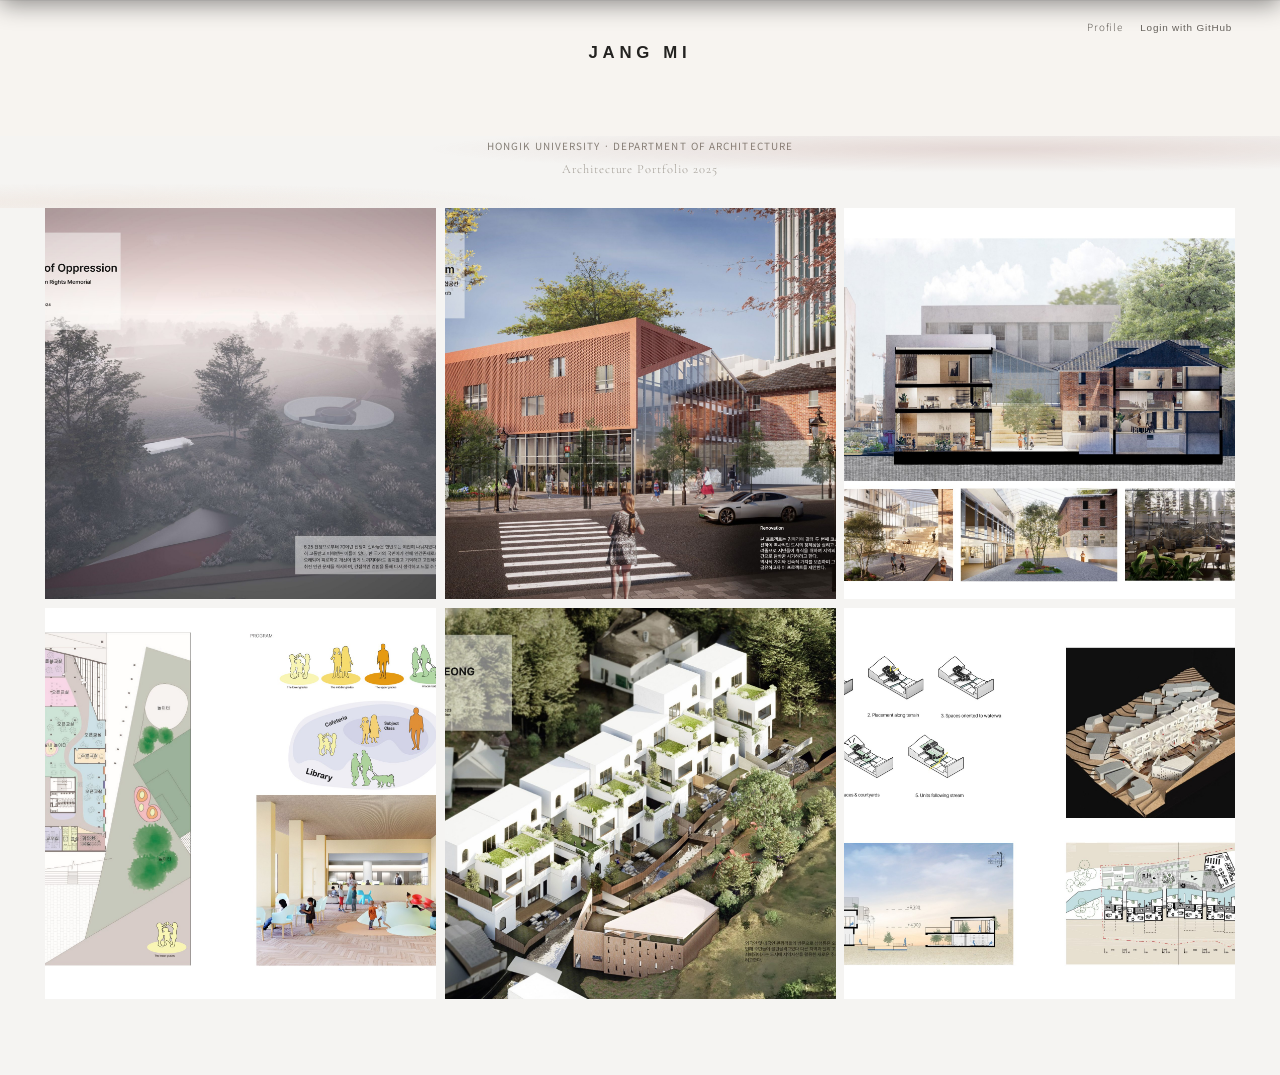
==== commit 3710ba32: "Add files via upload" ====
--- a/index.html
+++ b/index.html
@@ -14,14 +14,18 @@
   <link rel="stylesheet" href="./css/pages.css?v=20260716">
   <link rel="stylesheet" href="./css/jangmi-theme.css?v=20261118">
   <link rel="stylesheet" href="./css/animations.css?v=20260818">
-  <link rel="stylesheet" href="./css/jangmi.css?v=20261118">
+  <link rel="stylesheet" href="./css/jangmi.css?v=20261119-profile-documents">
 </head>
-<body class="skin-jangmi theme-light">
+<body class="skin-jangmi theme-light page-home">
 
   <header class="site-header" id="header">
-    <a href="#home" class="brand">JANG MI</a>
+    <a href="#projects" class="brand">JANG MI</a>
+
+    <div class="header-top-actions">
+      <a class="profile-header-link" href="#about">Profile</a>
+      <div class="header-actions" id="headerActions"></div>
+    </div>
     <nav class="nav-desktop" id="navDesktop"></nav>
-    <div class="header-actions" id="headerActions"></div>
     <button class="nav-toggle" type="button" aria-label="메뉴" aria-expanded="false">
       <span></span><span></span>
     </button>
@@ -32,63 +36,64 @@
 
   <main>
 
-    <!-- HERO -->
-    <section class="hero" id="home">
-      <div class="hero-inner container">
-        <div class="hero-portrait reveal reveal-right reveal-zoom">
-          <div class="portrait-frame portrait-frame--hero">
-            <img src="./assets/images/jangmi-portrait-hero.jpg" alt="장미 프로필">
-          </div>
-        </div>
-        <div class="hero-body">
-          <p class="hero-eyebrow reveal"></p>
-          <h1 class="hero-name reveal"></h1>
-          <p class="hero-tagline-ko reveal" id="heroIntro"></p>
-          <p class="hero-tagline-en reveal" id="heroTaglineEn"></p>
-          <div class="hero-intro-block reveal">
-            <ul class="detail-lines detail-lines--hero" id="heroIntroLines" data-reveal-stagger></ul>
-          </div>
-          <div class="hero-links reveal" id="heroLinks"></div>
-          <div class="hero-scroll reveal" aria-hidden="true">
-            <span>SCROLL</span><i></i>
-          </div>
-        </div>
-      </div>
-      <div class="hero-mobile-bar reveal" id="heroMobileBar" aria-hidden="true">
-        <div class="hero-chips" id="heroChips" aria-label="핵심 역량"></div>
-        <div class="hero-journey" id="heroJourney" aria-label="주요 여정"></div>
-        <nav class="hero-quick" id="heroQuickNav" aria-label="빠른 이동">
-          <a href="#about">About</a>
-          <a href="#projects">Highlights</a>
-          <a href="#contact">Contact</a>
-        </nav>
-        <button type="button" class="hero-scroll-cue" id="heroScrollCue" aria-label="About 섹션으로 이동">
-          <span>Scroll</span>
-          <i aria-hidden="true"></i>
-        </button>
-      </div>
-    </section>
-
-    <!-- 01 ABOUT -->
-    <section class="section section-about" id="about">
-      <div class="container about-grid">
-        <div class="about-copy reveal reveal-left">
-          <div class="section-headline">
-            <span class="section-index">01</span>
-            <h2 class="section-title">ABOUT ME</h2>
-          </div>
-          <p id="aboutText"></p>
-          <p id="aboutExtra"></p>
-          <div class="about-intro-lines">
-            <p class="detail-lines__heading">소개 라인</p>
-            <ul class="detail-lines" id="aboutIntroLines" data-reveal-stagger></ul>
-          </div>
-          <div id="aboutSections" class="about-sections" data-reveal-stagger></div>
-          <p class="section-crosslink"><a href="./pages/resume.html" class="text-link text-link--box">VIEW MORE →</a></p>
-        </div>
-        <div class="about-portrait reveal reveal-right reveal-zoom">
-          <div class="portrait-frame portrait-frame--about">
+    <!-- HOME -->
+    <section class="hero landing-hero" id="home">
+      <div class="landing-intro">
+        <p class="hero-eyebrow"></p>
+        <p class="hero-tagline-en" id="heroTaglineEn"></p>
+      </div>
+    </section>
+
+    <!-- SELECTED PROJECTS -->
+    <section class="section section-projects landing-projects" id="projects" aria-label="Selected projects">
+      <div class="container">
+        <h2 class="visually-hidden">SELECTED PROJECTS</h2>
+        <div class="project-grid" id="projectGrid" data-reveal-stagger></div>
+      </div>
+    </section>
+
+    <!-- PROFILE -->
+    <section class="section section-about" id="about" aria-label="Profile">
+      <a class="profile-backdrop" href="#projects" aria-hidden="true" tabindex="-1"></a>
+      <div class="profile-modal" role="dialog" aria-modal="false" aria-labelledby="profileName" tabindex="-1">
+        <a class="profile-close" href="#projects" aria-label="프로필 닫기">×</a>
+        <div class="profile-content">
+          <div class="profile-portrait portrait-frame portrait-frame--about">
             <img src="./assets/images/jangmi-portrait-about.jpg" alt="장미 프로필">
+          </div>
+          <div class="profile-copy">
+            <p class="profile-kicker">ABOUT</p>
+            <h1 id="profileName"></h1>
+            <p class="profile-name-en" id="profileNameEn"></p>
+            <p class="profile-role" id="profileRole"></p>
+            <p class="profile-location">위치 <span id="profileLocation"></span></p>
+            <p class="profile-bio" id="aboutText"></p>
+            <p class="profile-bio profile-bio--extra" id="aboutExtra"></p>
+
+            <div class="profile-contact">
+              <p class="contact-lead"></p>
+              <dl class="contact-row"></dl>
+            </div>
+
+            <div class="profile-actions">
+              <a class="profile-portfolio-link" href="#portfolio-book">PORTFOLIO <span aria-hidden="true">↗</span></a>
+              <a class="profile-portfolio-link profile-document-link" href="./pages/documents.html">DOCUMENTS <span aria-hidden="true">↗</span></a>
+            </div>
+
+            <div class="profile-education">
+              <h2>EDUCATION</h2>
+              <ul class="timeline-full" id="eduTimeline" data-reveal-stagger></ul>
+            </div>
+
+            <section class="profile-records-section" aria-labelledby="profileActivitiesTitle">
+              <h2 id="profileActivitiesTitle">ACTIVITIES</h2>
+              <div class="profile-activity-list" id="profileActivityGrid"></div>
+            </section>
+
+            <section class="profile-records-section" aria-labelledby="profileAwardsTitle">
+              <h2 id="profileAwardsTitle">AWARDS</h2>
+              <ul class="profile-award-list" id="profileAwardList"></ul>
+            </section>
           </div>
         </div>
       </div>
@@ -105,7 +110,6 @@
               <span class="section-index section-index--light">02</span>
               <h2 class="section-title section-title--light">EDUCATION</h2>
             </div>
-            <ul class="timeline-full" id="eduTimeline" data-reveal-stagger></ul>
             <p class="detail-lines__heading detail-lines__heading--light">이력서 요약</p>
             <ul class="detail-lines detail-lines--light" id="resumeLines" data-reveal-stagger></ul>
             <div class="education-resume-links">
@@ -189,27 +193,13 @@
       </div>
     </section>
 
-    
-    <!-- 09 HIGHLIGHTS -->
-    <section class="section section-projects" id="projects">
-      <div class="container">
-        <div class="section-headline reveal reveal-up reveal-blur">
-          <span class="section-index">09</span>
-          <h2 class="section-title">HIGHLIGHTS</h2>
-        </div>
-        <div class="project-grid" id="projectGrid" data-reveal-stagger></div>
-        <div class="section-actions reveal reveal-up">
-          <a class="text-link text-link--box" href="./pages/projects.html">VIEW ALL →</a>
-        </div>
-      </div>
-    </section>
-
     <!-- 10 PORTFOLIO PAGES -->
-    <section class="section section-portfolio-book" id="portfolio-book">
+    <section class="section section-portfolio-book" id="portfolio-book" role="dialog" aria-modal="true" aria-labelledby="portfolioBookTitle" tabindex="-1">
+      <a class="portfolio-back" href="#about" aria-label="프로필로 돌아가기">← PROFILE</a>
       <div class="container">
         <div class="section-headline reveal reveal-up reveal-blur">
           <span class="section-index">10</span>
-          <h2 class="section-title">PORTFOLIO</h2>
+          <h2 class="section-title" id="portfolioBookTitle">PORTFOLIO</h2>
         </div>
         <div class="portfolio-book-actions">
           <a class="text-link text-link--box" href="./assets/docs/jangmi-architecture-portfolio-2025.pdf" target="_blank" rel="noopener">OPEN PDF ↗</a>
@@ -279,11 +269,11 @@
   <script src="./js/editor/upload.js"></script>
   <script src="./js/editor/ui.js"></script>
   <script src="./js/cms/github-panel.js"></script>
-  <script src="./js/cms/header.js?v=20260811"></script>
-  <script src="./js/editor/inline-editor.js?v=20260837"></script>
+  <script src="./js/cms/header.js?v=20261119-single-theme"></script>
+  <script src="./js/editor/inline-editor.js?v=20261119-profile-records"></script>
   <script src="./js/seo.js"></script>
-  <script src="./js/theme.js?v=20260807"></script>
-  <script src="./js/project-detail.js?v=20260819"></script>
-  <script src="./js/main.js?v=20260831"></script>
+  <script src="./js/theme.js?v=20261119-single-theme"></script>
+  <script src="./js/project-detail.js?v=20261119-project-detail"></script>
+  <script src="./js/main.js?v=20261119-profile-records"></script>
 </body>
 </html>
--- a/css/jangmi.css
+++ b/css/jangmi.css
@@ -10,3 +10,1412 @@
 .portfolio-book-page figcaption{position:absolute;right:.75rem;bottom:.65rem;padding:.28rem .48rem;background:rgba(20,20,18,.78);color:#fff;font-size:.58rem;letter-spacing:.12em}
 @media(max-width:960px){.portfolio-page-grid{grid-template-columns:1fr;gap:.65rem}.portfolio-book-actions{justify-content:flex-start;margin:.1rem 0 .75rem}.portfolio-book-page figcaption{right:.45rem;bottom:.45rem;font-size:.52rem}.section-portfolio-book{padding-top:1.25rem;padding-bottom:1.25rem}}
 @media print{.portfolio-page-grid{grid-template-columns:1fr 1fr}.portfolio-book-page{break-inside:avoid}}
+
+/* PDF cover as the opening view */
+.hero{overflow:hidden}
+.hero-cover-wrap{width:100%;min-height:calc(100vh - 68px);display:flex;align-items:center;justify-content:center;position:relative;background:#d6d2c9}
+.hero-cover{width:min(100%,1500px);max-height:calc(100vh - 68px);height:auto;object-fit:contain;display:block}
+.hero-cover-cta{position:absolute;right:clamp(1rem,4vw,3.5rem);bottom:clamp(1rem,4vw,3.5rem);display:flex;align-items:center;gap:.75rem;padding:.65rem .85rem;border:1px solid rgba(255,255,255,.72);background:rgba(17,20,22,.72);color:#fff;text-decoration:none;font-family:Manrope,Arial,sans-serif;font-size:.58rem;letter-spacing:.16em;backdrop-filter:blur(8px)}
+.hero-cover-cta i{font-style:normal;font-size:.9rem}
+.portfolio-page-grid{grid-template-columns:1fr!important;max-width:1500px;margin-inline:auto;gap:clamp(.5rem,1.2vw,1rem)}
+.portfolio-book-page{border:0;background:#d9d7d1}
+.portfolio-book-page img{margin:auto}
+.section-portfolio-book{padding-top:clamp(2rem,5vw,4rem);padding-bottom:clamp(2rem,5vw,4rem)}
+.portfolio-book-actions{margin:0 0 1.25rem}
+@media(max-width:960px){.hero{min-height:auto!important;padding:56px 0 0!important}.hero-cover-wrap{min-height:0!important;height:auto!important;aspect-ratio:2200/1556;align-items:center}.hero-cover{width:100%!important;max-height:none!important;height:auto!important}.hero-mobile-bar{display:none!important}.hero-cover-cta{right:.65rem;bottom:.65rem;padding:.55rem .65rem;font-size:.48rem}.portfolio-page-grid{max-width:none}.portfolio-book-page img{width:100%}}
+
+/* Gallery-first home */
+body.skin-jangmi {
+  --jangmi-paper: #f5f4f2;
+  background: var(--jangmi-paper);
+  color: #242321;
+}
+
+body.skin-jangmi.page-home .site-header,
+body.skin-jangmi.page-home .site-header.is-scrolled {
+  position: relative;
+  min-height: 8.5rem;
+  padding: 2rem clamp(1rem, 4vw, 2.75rem) 1.1rem;
+  flex-direction: column;
+  align-items: center;
+  justify-content: flex-start;
+  gap: .55rem;
+  background: var(--jangmi-paper);
+  border-bottom: 0;
+  box-shadow: none;
+  backdrop-filter: none;
+}
+
+body.skin-jangmi.page-home .site-header .brand {
+  position: relative;
+  left: auto;
+  transform: none;
+  margin-top: .35rem;
+  color: #242321;
+  font-size: clamp(.9rem, 2vw, 1.05rem);
+  font-weight: 600;
+  letter-spacing: .28em;
+  white-space: nowrap;
+}
+
+body.skin-jangmi.page-home .brand__logo { display: none; }
+body.skin-jangmi.page-home .nav-desktop { display: none; }
+body.skin-jangmi.page-home .landing-nav {
+  display: flex;
+  align-items: center;
+  justify-content: center;
+  gap: clamp(1rem, 2vw, 1.6rem);
+  margin: .15rem 0 0;
+}
+body.skin-jangmi.page-home .landing-nav a {
+  color: #65615b;
+  font-size: .62rem;
+  letter-spacing: .08em;
+  text-decoration: none;
+}
+body.skin-jangmi.page-home .profile-header-link {
+  display: inline-flex;
+  align-items: center;
+  color: #65615b;
+  font-size: .62rem;
+  letter-spacing: .08em;
+  text-decoration: none;
+}
+body.skin-jangmi.page-home .landing-nav a:hover,
+body.skin-jangmi.page-home .profile-header-link:hover {
+  color: #171614;
+}
+body.skin-jangmi.page-home .header-top-actions {
+  position: absolute;
+  top: 1.15rem;
+  right: clamp(1rem, 4vw, 2.75rem);
+  display: flex;
+  align-items: center;
+  gap: .85rem;
+}
+body.skin-jangmi.page-home .site-header.is-scrolled .header-top-actions {
+  position: fixed;
+  z-index: 10031;
+  top: .8rem;
+}
+body.skin-jangmi.page-home .header-actions {
+  display: flex;
+  align-items: center;
+  gap: .4rem;
+  margin: 0;
+}
+body.skin-jangmi.page-home #headerActions > .header-actions__btn,
+body.skin-jangmi.page-home #headerActions > .header-actions__user {
+  display: inline-flex !important;
+}
+body.skin-jangmi.page-home .header-actions .header-actions__btn {
+  padding: .2rem .25rem;
+  border: 0;
+  background: transparent;
+  color: #65615b;
+  font-size: .62rem;
+  letter-spacing: .08em;
+}
+body.skin-jangmi.page-home .header-actions .header-actions__btn:hover {
+  color: #171614;
+}
+body.skin-jangmi.page-home .nav-toggle { display: none; }
+
+body.skin-jangmi .landing-hero {
+  min-height: 0;
+  padding: .15rem 1.25rem 1.65rem;
+  overflow: visible;
+  background: var(--jangmi-paper);
+  text-align: center;
+}
+
+body.skin-jangmi .landing-intro {
+  max-width: 760px;
+  margin: 0 auto;
+}
+
+body.skin-jangmi .landing-intro .hero-eyebrow {
+  margin: 0 0 .25rem;
+  color: #858078;
+  font-family: "Noto Sans KR", sans-serif;
+  font-size: .62rem;
+  font-weight: 400;
+  letter-spacing: .11em;
+  line-height: 1.6;
+}
+
+body.skin-jangmi .landing-intro .hero-tagline-en {
+  margin: 0;
+  color: #a09b93;
+  font-family: "Cormorant Garamond", Georgia, serif;
+  font-size: .78rem;
+  letter-spacing: .08em;
+}
+
+body.skin-jangmi .landing-projects {
+  padding: 0 0 clamp(3rem, 6vw, 5rem);
+  border: 0;
+  background: var(--jangmi-paper);
+}
+
+body.skin-jangmi .landing-projects .visually-hidden {
+  position: absolute;
+  width: 1px;
+  height: 1px;
+  padding: 0;
+  margin: -1px;
+  overflow: hidden;
+  clip: rect(0, 0, 0, 0);
+  white-space: nowrap;
+  border: 0;
+}
+
+body.skin-jangmi .landing-projects .container {
+  width: min(100% - clamp(2rem, 7vw, 6rem), 1720px);
+}
+
+body.skin-jangmi .landing-projects .project-grid {
+  grid-template-columns: repeat(3, minmax(0, 1fr));
+  gap: clamp(4px, .7vw, 10px);
+}
+
+body.skin-jangmi .landing-projects .project-card {
+  position: relative;
+  aspect-ratio: 1;
+  overflow: hidden;
+  border: 0;
+  border-radius: 0;
+  background: #e6e3de;
+  box-shadow: none;
+  transform: none;
+}
+
+body.skin-jangmi .landing-projects .project-card:hover {
+  transform: none;
+  box-shadow: none;
+}
+
+body.skin-jangmi .landing-projects .project-card__thumb {
+  position: absolute;
+  inset: 0;
+  width: 100%;
+  height: 100%;
+  aspect-ratio: auto;
+  transition: transform .6s ease;
+}
+
+body.skin-jangmi .landing-projects .project-card__body {
+  position: absolute;
+  inset: 0;
+  display: flex;
+  flex-direction: column;
+  align-items: center;
+  justify-content: center;
+  gap: .7rem;
+  padding: clamp(.8rem, 3vw, 2rem);
+  background: rgba(25, 24, 22, .62);
+  color: #fff;
+  text-align: center;
+  opacity: 0;
+  transition: opacity .3s ease;
+}
+
+body.skin-jangmi .landing-projects .project-card:hover .project-card__body,
+body.skin-jangmi .landing-projects .project-card:focus-visible .project-card__body,
+body.skin-jangmi .landing-projects .project-card:focus-within .project-card__body {
+  opacity: 1;
+}
+
+body.skin-jangmi .landing-projects .project-card:hover .project-card__thumb,
+body.skin-jangmi .landing-projects .project-card:focus-visible .project-card__thumb {
+  transform: scale(1.035);
+}
+
+body.skin-jangmi .landing-projects .project-card__meta {
+  display: block;
+  margin: 0;
+}
+
+body.skin-jangmi .landing-projects .project-card__meta h3 {
+  margin: 0;
+  color: #fff;
+  font-family: "Cormorant Garamond", Georgia, serif;
+  font-size: clamp(1rem, 2.2vw, 1.5rem);
+  letter-spacing: .1em;
+  line-height: 1.25;
+}
+
+body.skin-jangmi .landing-projects .project-card__body time,
+body.skin-jangmi .landing-projects .project-card__body small,
+body.skin-jangmi .landing-projects .project-card__body .project-card__tags,
+body.skin-jangmi .landing-projects .project-card__body p:not([data-edit-field="desc"]) {
+  display: none;
+}
+
+body.skin-jangmi .landing-projects .project-card__body p[data-edit-field="desc"] {
+  min-height: 0;
+  max-width: 34ch;
+  margin: 0;
+  color: rgba(255, 255, 255, .88);
+  font-size: clamp(.68rem, 1.15vw, .84rem);
+  line-height: 1.8;
+}
+
+body.skin-jangmi .landing-projects .project-card__detail {
+  position: absolute;
+  bottom: clamp(.8rem, 2vw, 1.4rem);
+  color: #fff;
+  font-size: .68rem;
+  letter-spacing: .08em;
+}
+
+body.skin-jangmi .landing-projects .project-card__detail::after {
+  content: " 상세보기";
+  font-family: "Noto Sans KR", sans-serif;
+}
+
+body.skin-jangmi .landing-projects .project-card__detail:hover {
+  color: #fff;
+}
+
+body.skin-jangmi .landing-projects .project-card:focus-visible {
+  outline: 2px solid #625c53;
+  outline-offset: 3px;
+}
+
+body.skin-jangmi .landing-projects .project-card__controls,
+body.skin-jangmi .landing-projects .project-card__screenshots {
+  z-index: 2;
+}
+
+@media (hover: none) {
+  body.skin-jangmi .landing-projects .project-card__body {
+    inset: auto 0 0;
+    align-items: flex-start;
+    gap: .25rem;
+    padding: .8rem;
+    background: linear-gradient(transparent, rgba(20, 19, 18, .8));
+    text-align: left;
+    opacity: 1;
+  }
+
+  body.skin-jangmi .landing-projects .project-card__meta h3 {
+    font-size: clamp(.76rem, 3.2vw, 1rem);
+  }
+
+  body.skin-jangmi .landing-projects .project-card__body p[data-edit-field="desc"] {
+    display: -webkit-box;
+    overflow: hidden;
+    font-size: clamp(.58rem, 2.4vw, .72rem);
+    line-height: 1.5;
+    -webkit-box-orient: vertical;
+    -webkit-line-clamp: 2;
+  }
+
+  body.skin-jangmi .landing-projects .project-card__detail {
+    display: none;
+  }
+}
+
+@media (max-width: 600px) {
+  body.skin-jangmi.page-home .site-header {
+    min-height: 7.5rem;
+    padding: 1.8rem .85rem .9rem;
+  }
+
+  body.skin-jangmi.page-home .site-header .brand {
+    font-size: .82rem;
+    letter-spacing: .24em;
+  }
+
+  body.skin-jangmi.page-home .header-top-actions {
+    top: .65rem;
+    right: .75rem;
+    gap: .55rem;
+  }
+
+  body.skin-jangmi.page-home .landing-nav {
+    gap: .75rem;
+  }
+
+  body.skin-jangmi.page-home .landing-nav a,
+  body.skin-jangmi.page-home .profile-header-link {
+    font-size: .65rem;
+  }
+
+  body.skin-jangmi.page-home .header-actions {
+    gap: .15rem;
+  }
+
+  body.skin-jangmi.page-home .header-actions .header-actions__btn {
+    padding: .12rem .15rem;
+    font-size: .54rem;
+  }
+
+  body.skin-jangmi .landing-projects .container {
+    width: calc(100% - .8rem);
+  }
+
+  body.skin-jangmi .landing-projects {
+    padding-top: 0;
+  }
+
+  body.skin-jangmi .landing-projects .project-grid {
+    grid-template-columns: repeat(2, minmax(0, 1fr));
+    gap: 4px;
+  }
+}
+
+@media (min-width: 601px) and (max-width: 850px) {
+  body.skin-jangmi .landing-projects .project-grid {
+    grid-template-columns: repeat(2, minmax(0, 1fr));
+  }
+}
+
+@media (prefers-reduced-motion: reduce) {
+  body.skin-jangmi .landing-projects .project-card__thumb,
+  body.skin-jangmi .landing-projects .project-card__body {
+    transition: none;
+  }
+}
+
+/* About profile overlay */
+body.skin-jangmi.page-home main > section:not(.landing-projects):not(.landing-hero):not(.section-about):not(.section-portfolio-book) {
+  display: none !important;
+}
+
+body.skin-jangmi.page-home main > .section-about:not(:target),
+body.skin-jangmi.page-home main > .section-portfolio-book:not(:target) {
+  display: none !important;
+}
+
+body.skin-jangmi.page-home .site-footer {
+  display: none;
+}
+
+body.skin-jangmi.page-home.profile-open {
+  overflow: hidden;
+}
+
+body.skin-jangmi.page-home.portfolio-open {
+  overflow: hidden;
+}
+
+body.skin-jangmi.page-home.profile-open .site-header,
+body.skin-jangmi.page-home.portfolio-open .site-header {
+  z-index: 10030;
+  background: rgba(255, 255, 255, .96);
+}
+
+body.skin-jangmi.page-home.profile-open .profile-close {
+  display: none;
+}
+
+body.skin-jangmi.page-home .landing-nav a.is-active,
+body.skin-jangmi.page-home .profile-header-link.is-active {
+  color: #171614;
+  text-decoration: underline;
+  text-underline-offset: .25rem;
+}
+
+body.skin-jangmi.page-home main > .section-about:target {
+  position: fixed;
+  inset: 0;
+  z-index: 10020;
+  display: block !important;
+  width: 100%;
+  height: 100%;
+  min-height: 100vh;
+  margin: 0;
+  padding: 0;
+  overflow: auto;
+  border: 0;
+  background: #fff;
+  color: #242321;
+}
+
+body.skin-jangmi.page-home .profile-backdrop {
+  position: fixed;
+  inset: 0;
+  z-index: 0;
+  display: block;
+  background: #fff;
+}
+
+body.skin-jangmi.page-home .profile-modal {
+  position: relative;
+  z-index: 1;
+  width: min(100%, 900px);
+  min-height: 100%;
+  margin: 0 auto;
+  padding: clamp(5rem, 9vh, 6.5rem) 1.5rem 4rem;
+  outline: 0;
+}
+
+body.skin-jangmi.page-home .profile-close {
+  position: fixed;
+  top: 1.1rem;
+  right: clamp(1rem, 4vw, 2.5rem);
+  z-index: 2;
+  display: grid;
+  width: 2.5rem;
+  height: 2.5rem;
+  place-items: center;
+  border: 1px solid rgba(36, 35, 33, .2);
+  border-radius: 50%;
+  color: #242321;
+  font-size: 1.5rem;
+  line-height: 1;
+  text-decoration: none;
+}
+
+body.skin-jangmi.page-home .profile-content {
+  width: min(100%, 560px);
+  margin: 0 auto;
+}
+
+body.skin-jangmi.page-home .profile-portrait {
+  width: min(100%, 360px);
+  aspect-ratio: 4 / 5;
+  margin: 0 auto 1.8rem;
+  overflow: hidden;
+  background: #f0efed;
+}
+
+body.skin-jangmi.page-home .profile-portrait img {
+  display: block;
+  width: 100%;
+  height: 100%;
+  object-fit: cover;
+}
+
+body.skin-jangmi.page-home .profile-copy {
+  width: min(100%, 440px);
+  margin: 0 auto;
+  color: #242321;
+}
+
+body.skin-jangmi.page-home .profile-kicker {
+  margin: 0 0 .65rem;
+  color: #88847d;
+  font-size: .65rem;
+  letter-spacing: .16em;
+}
+
+body.skin-jangmi.page-home #profileName {
+  margin: 0;
+  font-family: "Cormorant Garamond", Georgia, serif;
+  font-size: clamp(1.7rem, 4vw, 2.3rem);
+  font-weight: 500;
+  line-height: 1.15;
+}
+
+body.skin-jangmi.page-home .profile-name-en {
+  margin: .35rem 0 1rem;
+  color: #77736d;
+  font-family: "Cormorant Garamond", Georgia, serif;
+  font-size: 1rem;
+  letter-spacing: .08em;
+}
+
+body.skin-jangmi.page-home .profile-role,
+body.skin-jangmi.page-home .profile-location {
+  margin: .35rem 0;
+  color: #65615b;
+  font-size: .8rem;
+  line-height: 1.7;
+}
+
+body.skin-jangmi.page-home .profile-location span {
+  margin-left: .35rem;
+}
+
+body.skin-jangmi.page-home .profile-bio {
+  margin: 1.25rem 0 0;
+  color: #55514b;
+  font-size: .82rem;
+  line-height: 1.9;
+}
+
+body.skin-jangmi.page-home #aboutText,
+body.skin-jangmi.page-home #aboutExtra {
+  display: block !important;
+}
+
+body.skin-jangmi.page-home .profile-bio--extra {
+  margin-top: .75rem;
+}
+
+body.skin-jangmi.page-home .profile-contact {
+  margin-top: 1.7rem;
+  padding-top: 1rem;
+  border-top: 1px solid rgba(36, 35, 33, .14);
+}
+
+body.skin-jangmi.page-home .profile-contact .contact-lead {
+  margin: 0 0 .75rem;
+  color: #55514b;
+  font-size: .78rem;
+}
+
+body.skin-jangmi.page-home .profile-contact .contact-row {
+  display: grid;
+  grid-template-columns: 1fr 1fr;
+  gap: .6rem 1rem;
+}
+
+body.skin-jangmi.page-home .profile-actions {
+  display: flex;
+  flex-wrap: wrap;
+  gap: .75rem 1.25rem;
+  margin-top: 1.4rem;
+}
+
+body.skin-jangmi.page-home .profile-portfolio-link {
+  display: inline-flex;
+  align-items: center;
+  gap: .75rem;
+  padding: .65rem 0;
+  border-bottom: 1px solid rgba(36, 35, 33, .3);
+  color: #242321;
+  font-size: .68rem;
+  letter-spacing: .12em;
+  text-decoration: none;
+}
+
+body.skin-jangmi.page-home .profile-portfolio-link:hover {
+  border-color: #242321;
+}
+
+body.skin-jangmi.page-home .profile-contact .contact-field {
+  display: grid;
+  grid-template-columns: 5.5rem minmax(0, 1fr);
+  gap: .55rem;
+  padding: .25rem 0;
+}
+
+body.skin-jangmi.page-home .profile-contact .contact-field dt {
+  color: #88847d;
+  font-size: .62rem;
+  letter-spacing: .08em;
+}
+
+body.skin-jangmi.page-home .profile-contact .contact-field dd,
+body.skin-jangmi.page-home .profile-contact .contact-field a {
+  min-width: 0;
+  color: #36332e;
+  font-size: .72rem;
+  overflow-wrap: anywhere;
+}
+
+body.skin-jangmi.page-home .profile-education {
+  margin-top: 1.8rem;
+  padding-top: 1rem;
+  border-top: 1px solid rgba(36, 35, 33, .14);
+}
+
+body.skin-jangmi.page-home .profile-education h2 {
+  margin: 0 0 .6rem;
+  color: #88847d;
+  font-family: "Noto Sans KR", sans-serif;
+  font-size: .65rem;
+  font-weight: 400;
+  letter-spacing: .14em;
+}
+
+body.skin-jangmi.page-home .profile-education .timeline-full {
+  display: block;
+  margin: 0;
+  padding: 0;
+}
+
+body.skin-jangmi.page-home .profile-education .timeline-full li {
+  display: grid;
+  grid-template-columns: 7.5rem minmax(0, 1fr);
+  gap: .6rem;
+  padding: .45rem 0;
+  border-bottom: 1px solid rgba(36, 35, 33, .08);
+}
+
+body.skin-jangmi.page-home .profile-education .timeline-full li time,
+body.skin-jangmi.page-home .profile-education .timeline-full li strong,
+body.skin-jangmi.page-home .profile-education .timeline-full li span {
+  color: #55514b;
+  font-size: .72rem;
+}
+
+body.skin-jangmi.page-home .profile-education .timeline-full li p,
+body.skin-jangmi.page-home .profile-education .timeline-full li small {
+  color: #77736d;
+  font-size: .68rem;
+}
+
+body.skin-jangmi.page-home:not(.edit-mode) #aboutText,
+body.skin-jangmi.page-home:not(.edit-mode) #aboutExtra,
+body.skin-jangmi.page-home:not(.edit-mode) .profile-contact .contact-lead {
+  display: none !important;
+}
+
+body.skin-jangmi.page-home:not(.edit-mode) .profile-education .timeline-full li p,
+body.skin-jangmi.page-home:not(.edit-mode) .profile-education .timeline-full li small,
+body.skin-jangmi.page-home:not(.edit-mode) .profile-education .timeline-full li .edit-only {
+  display: none !important;
+}
+
+body.skin-jangmi.page-home main > .section-portfolio-book:target {
+  position: fixed;
+  inset: 0;
+  z-index: 10020;
+  display: block !important;
+  width: 100%;
+  height: 100%;
+  min-height: 100vh;
+  margin: 0;
+  padding: clamp(7rem, 12vh, 9rem) 0 3rem;
+  overflow: auto;
+  overscroll-behavior: contain;
+  background: var(--jangmi-paper);
+}
+
+body.skin-jangmi.page-home .portfolio-back {
+  position: fixed;
+  top: 1.2rem;
+  left: clamp(1rem, 4vw, 2.5rem);
+  z-index: 10025;
+  color: #65615b;
+  font-size: .62rem;
+  letter-spacing: .1em;
+  text-decoration: none;
+}
+
+body.skin-jangmi.page-home .portfolio-back:hover {
+  color: #171614;
+}
+
+body.skin-jangmi.edit-mode .landing-projects .project-card {
+  aspect-ratio: auto;
+  overflow: visible;
+  background: transparent;
+}
+
+body.skin-jangmi.edit-mode .landing-projects .project-card__thumb {
+  position: relative;
+  inset: auto;
+  height: 180px;
+}
+
+body.skin-jangmi.edit-mode .landing-projects .project-card__body {
+  position: relative;
+  inset: auto;
+  display: block;
+  padding: 1rem;
+  background: #fff;
+  color: #242321;
+  text-align: left;
+  opacity: 1;
+}
+
+body.skin-jangmi.edit-mode .landing-projects .project-card__meta {
+  display: flex;
+  align-items: flex-start;
+  justify-content: space-between;
+}
+
+body.skin-jangmi.edit-mode .landing-projects .project-card__meta h3 {
+  color: #242321;
+}
+
+body.skin-jangmi.edit-mode .landing-projects .project-card__body time,
+body.skin-jangmi.edit-mode .landing-projects .project-card__body small,
+body.skin-jangmi.edit-mode .landing-projects .project-card__body .project-card__tags,
+body.skin-jangmi.edit-mode .landing-projects .project-card__body p {
+  display: block !important;
+  color: #55514b;
+}
+
+body.skin-jangmi.edit-mode .landing-projects .project-card__body .project-card__tags {
+  display: flex !important;
+}
+
+body.skin-jangmi.edit-mode .landing-projects .project-card__detail {
+  display: none;
+}
+
+@media (max-width: 600px) {
+  body.skin-jangmi.page-home .profile-modal {
+    padding: 5rem 1.1rem 2.5rem;
+  }
+
+  body.skin-jangmi.page-home .profile-portrait {
+    width: min(100%, 320px);
+  }
+
+  body.skin-jangmi.page-home .profile-contact .contact-row {
+    grid-template-columns: 1fr;
+  }
+
+  body.skin-jangmi.page-home .profile-education .timeline-full li {
+    grid-template-columns: 6rem minmax(0, 1fr);
+  }
+
+  body.skin-jangmi.page-home main > .section-portfolio-book:target {
+    padding: 6rem 0 2rem;
+  }
+}
+
+/* Full-page, image-led project detail */
+body.skin-jangmi .project-detail-modal {
+  display: block;
+  height: 100vh;
+  padding: 0;
+  overflow-y: auto;
+  overscroll-behavior: contain;
+  background: #f5f4f2;
+}
+
+body.skin-jangmi .project-detail-modal__backdrop {
+  display: none;
+}
+
+body.skin-jangmi .project-detail-modal__panel {
+  width: 100%;
+  min-height: 100vh;
+  max-height: none;
+  overflow: visible;
+  border: 0;
+  border-radius: 0;
+  background: #f5f4f2;
+  box-shadow: none;
+  animation: none;
+}
+
+body.skin-jangmi .project-detail-modal__close {
+  position: fixed;
+  top: 1rem;
+  right: clamp(1rem, 4vw, 2.5rem);
+  float: none;
+  margin: 0;
+  width: 2.5rem;
+  height: 2.5rem;
+  border-color: rgba(36, 35, 33, .2);
+  background: rgba(255, 255, 255, .9);
+  color: #242321;
+  font-size: 1.35rem;
+}
+
+body.skin-jangmi .project-detail-modal__close:hover {
+  border-color: #242321;
+  color: #171614;
+}
+
+body.skin-jangmi .project-detail-modal__content {
+  min-height: 100vh;
+  padding-bottom: clamp(3rem, 8vw, 6rem);
+}
+
+body.skin-jangmi .project-detail-modal__intro {
+  width: min(100% - 2.5rem, 760px);
+  margin: 0 auto;
+  padding: clamp(5.5rem, 12vh, 8rem) 0 2.5rem;
+}
+
+body.skin-jangmi .project-detail-modal__heading {
+  margin-bottom: 1.6rem;
+  text-align: center;
+}
+
+body.skin-jangmi .project-detail-modal__period {
+  margin: 0 0 .7rem;
+  color: #77736d;
+  font-size: .62rem;
+  letter-spacing: .13em;
+  text-transform: uppercase;
+}
+
+body.skin-jangmi .project-detail-modal__title {
+  margin: 0 auto .8rem;
+  color: #242321;
+  font-family: "Noto Sans KR", sans-serif;
+  font-size: clamp(.9rem, 1.4vw, 1.15rem);
+  font-weight: 500;
+  letter-spacing: .12em;
+  line-height: 1.8;
+  text-transform: uppercase;
+}
+
+body.skin-jangmi .project-detail-modal__type,
+body.skin-jangmi .project-detail-modal__role,
+body.skin-jangmi .project-detail-modal__meta {
+  margin: .25rem 0;
+  color: #77736d;
+  font-size: .66rem;
+  letter-spacing: .04em;
+}
+
+body.skin-jangmi .project-detail-modal__desc {
+  margin: 1.4rem 0 1.8rem;
+  color: #4f4c47;
+  font-size: .76rem;
+  line-height: 2;
+  white-space: pre-line;
+}
+
+body.skin-jangmi .project-detail-modal__blocks {
+  margin-top: 1.5rem;
+}
+
+body.skin-jangmi .project-detail-modal__block {
+  margin: 1rem 0;
+  padding: 0;
+  border: 0;
+}
+
+body.skin-jangmi .project-detail-modal__block h3 {
+  margin: 0 0 .35rem;
+  color: #56524c;
+  font-family: "Noto Sans KR", sans-serif;
+  font-size: .7rem;
+  font-weight: 500;
+  letter-spacing: .04em;
+}
+
+body.skin-jangmi .project-detail-modal__block p {
+  margin: 0;
+  color: #4f4c47;
+  font-size: .74rem;
+  line-height: 1.9;
+  white-space: pre-line;
+}
+
+body.skin-jangmi .project-detail-modal__tags {
+  justify-content: flex-start;
+  margin: 1.5rem 0 0;
+}
+
+body.skin-jangmi .project-detail-modal__tags span {
+  border-color: rgba(36, 35, 33, .16);
+  color: #77736d;
+  font-size: .6rem;
+}
+
+body.skin-jangmi .project-detail-modal__gallery {
+  display: flex;
+  flex-direction: column;
+  gap: clamp(4px, .7vw, 10px);
+  width: 100%;
+  margin: 0;
+}
+
+body.skin-jangmi .project-detail-modal__media-item {
+  width: 100%;
+  margin: 0;
+  overflow: hidden;
+  background: #eeece8;
+}
+
+body.skin-jangmi .project-detail-modal__media-item img {
+  display: block;
+  width: 100%;
+  height: auto;
+  max-height: none;
+  aspect-ratio: auto;
+  object-fit: contain;
+  border: 0;
+}
+
+body.skin-jangmi .project-detail-modal__add-image {
+  align-self: center;
+  margin: 1rem auto 2rem;
+  padding: .8rem 1.2rem;
+  border: 1px dashed rgba(36, 35, 33, .3);
+  background: transparent;
+  color: #56524c;
+}
+
+body.skin-jangmi .project-detail-modal__links {
+  width: min(100% - 2.5rem, 760px);
+  margin: 2rem auto 0;
+  justify-content: center;
+}
+
+body.skin-jangmi .project-detail-modal__edit-actions {
+  display: flex;
+  flex-wrap: wrap;
+  gap: .6rem;
+  margin-top: 1.5rem;
+}
+
+body.skin-jangmi .project-detail-modal__add-text,
+body.skin-jangmi .project-detail-modal__delete-project,
+body.skin-jangmi .project-detail-modal__remove-block {
+  padding: .55rem .75rem;
+  border: 1px solid rgba(36, 35, 33, .2);
+  background: transparent;
+  color: #56524c;
+  font: inherit;
+  font-size: .65rem;
+  cursor: pointer;
+}
+
+body.skin-jangmi .project-detail-modal__delete-project,
+body.skin-jangmi .project-detail-modal__remove-block {
+  color: #874b44;
+}
+
+body.skin-jangmi .project-detail-modal__custom-heading {
+  display: flex;
+  align-items: center;
+  justify-content: space-between;
+  gap: 1rem;
+}
+
+body.skin-jangmi [contenteditable="true"][data-placeholder]:empty::before {
+  content: attr(data-placeholder);
+  color: #a09b93;
+  pointer-events: none;
+}
+
+body.skin-jangmi.edit-mode .project-detail-modal__custom-block [data-detail-block-field] {
+  min-height: 1.5em;
+  outline: 1px dashed rgba(36, 35, 33, .18);
+}
+
+@media (max-width: 600px) {
+  body.skin-jangmi .project-detail-modal__intro {
+    width: calc(100% - 2rem);
+    padding-top: 5.5rem;
+  }
+
+  body.skin-jangmi .project-detail-modal__desc,
+  body.skin-jangmi .project-detail-modal__block p {
+    font-size: .7rem;
+  }
+}
+
+body.skin-jangmi.page-home .profile-records-section {
+  margin-top: 1.8rem;
+  padding-top: 1rem;
+  border-top: 1px solid rgba(36, 35, 33, .14);
+}
+
+body.skin-jangmi.page-home .profile-records-section > h2 {
+  margin: 0 0 .6rem;
+  color: #88847d;
+  font-family: "Noto Sans KR", sans-serif;
+  font-size: .65rem;
+  font-weight: 400;
+  letter-spacing: .14em;
+}
+
+body.skin-jangmi.page-home .profile-activity-list .activity-card {
+  display: grid;
+  gap: .25rem;
+  padding: .7rem 0;
+  border: 0;
+  border-bottom: 1px solid rgba(36, 35, 33, .08);
+  background: transparent;
+  text-align: left;
+}
+
+body.skin-jangmi.page-home .profile-activity-list .activity-card:hover {
+  background: transparent;
+}
+
+body.skin-jangmi.page-home .profile-activity-list .activity-card time {
+  margin: 0;
+  color: #88847d;
+  font-size: .62rem;
+  letter-spacing: .08em;
+}
+
+body.skin-jangmi.page-home .profile-activity-list .activity-card p {
+  margin: 0;
+  color: #36332e;
+  font-size: .74rem;
+  line-height: 1.65;
+}
+
+body.skin-jangmi.page-home .profile-activity-list .activity-card p + p {
+  color: #77736d;
+}
+
+body.skin-jangmi.page-home .profile-award-list {
+  margin: 0;
+  padding: 0;
+  list-style: none;
+}
+
+body.skin-jangmi.page-home .profile-award-list .award-item {
+  position: relative;
+  display: grid;
+  grid-template-columns: minmax(0, 1fr) auto;
+  gap: .25rem .75rem;
+  margin: 0;
+  padding: .75rem 0;
+  border: 0;
+  border-bottom: 1px solid rgba(36, 35, 33, .08);
+  color: #36332e;
+}
+
+body.skin-jangmi.page-home .profile-award-list .award-item strong {
+  color: #36332e;
+  font-size: .74rem;
+  font-weight: 500;
+}
+
+body.skin-jangmi.page-home .profile-award-list .award-item span,
+body.skin-jangmi.page-home .profile-award-list .award-item time {
+  color: #88847d;
+  font-size: .64rem;
+}
+
+body.skin-jangmi.page-home .profile-award-list .award-item time {
+  grid-column: 2;
+  grid-row: 1 / span 2;
+  align-self: center;
+  white-space: nowrap;
+}
+
+body.skin-jangmi.page-home .profile-award-list .award-item p,
+body.skin-jangmi.page-home .profile-award-list .award-item > .text-link {
+  grid-column: 1 / -1;
+  margin: 0;
+  color: #77736d;
+  font-size: .68rem;
+  line-height: 1.7;
+}
+
+body.skin-jangmi.page-home .profile-records-section > .edit-add-btn {
+  margin-top: .55rem;
+  padding: .35rem 0;
+  border: 0;
+  background: transparent;
+  color: #77736d;
+  font: inherit;
+  font-size: .64rem;
+  letter-spacing: .04em;
+  cursor: pointer;
+}
+
+body.skin-jangmi.page-documents {
+  min-height: 100vh;
+  background: var(--jangmi-paper, #f5f4f2);
+  color: #242321;
+}
+
+body.skin-jangmi.page-documents .site-header,
+body.skin-jangmi.page-documents .site-header.is-scrolled {
+  position: relative;
+  min-height: 8.5rem;
+  padding: 2rem clamp(1rem, 4vw, 2.75rem) 1.1rem;
+  flex-direction: column;
+  align-items: center;
+  justify-content: flex-start;
+  gap: .55rem;
+  background: var(--jangmi-paper, #f5f4f2);
+  border-bottom: 0;
+  box-shadow: none;
+  backdrop-filter: none;
+}
+
+body.skin-jangmi.page-documents .site-header .brand {
+  position: relative;
+  left: auto;
+  transform: none;
+  margin-top: .35rem;
+  color: #242321;
+  font-size: clamp(.9rem, 2vw, 1.05rem);
+  font-weight: 600;
+  letter-spacing: .28em;
+  white-space: nowrap;
+}
+
+body.skin-jangmi.page-documents .brand__logo {
+  display: none;
+}
+
+body.skin-jangmi.page-documents .nav-desktop {
+  display: none;
+}
+
+body.skin-jangmi.page-documents .landing-nav {
+  display: flex;
+  align-items: center;
+  justify-content: center;
+  gap: clamp(1rem, 2vw, 1.6rem);
+  margin: .15rem 0 0;
+}
+
+body.skin-jangmi.page-documents .landing-nav a,
+body.skin-jangmi.page-documents .profile-header-link {
+  color: #65615b;
+  font-size: .62rem;
+  letter-spacing: .08em;
+  text-decoration: none;
+}
+
+body.skin-jangmi.page-documents .header-top-actions {
+  position: absolute;
+  top: 1.15rem;
+  right: clamp(1rem, 4vw, 2.75rem);
+  display: flex;
+  align-items: center;
+  gap: .85rem;
+}
+
+body.skin-jangmi.page-documents .site-header.is-scrolled .header-top-actions {
+  position: fixed;
+  z-index: 10031;
+  top: .8rem;
+}
+
+body.skin-jangmi.page-documents .header-actions {
+  display: flex;
+  align-items: center;
+  gap: .4rem;
+  margin: 0;
+}
+
+body.skin-jangmi.page-documents #headerActions > .header-actions__btn,
+body.skin-jangmi.page-documents #headerActions > .header-actions__user {
+  display: inline-flex !important;
+}
+
+body.skin-jangmi.page-documents .site-header .header-actions__btn,
+body.skin-jangmi.page-documents .site-header .header-actions__user {
+  padding: .2rem .25rem;
+  border: 0;
+  background: transparent;
+  color: #65615b;
+  font-size: .62rem;
+  letter-spacing: .08em;
+}
+
+body.skin-jangmi.page-documents .site-header .header-actions__btn:hover,
+body.skin-jangmi.page-documents .landing-nav a:hover,
+body.skin-jangmi.page-documents .profile-header-link:hover {
+  color: #171614;
+}
+
+body.skin-jangmi.page-documents .nav-toggle {
+  display: none;
+}
+
+body.skin-jangmi.page-documents .page-main {
+  min-height: calc(100vh - 9rem);
+  padding: clamp(3.5rem, 8vw, 6rem) 0 4rem;
+  background: var(--jangmi-paper, #f5f4f2);
+}
+
+body.skin-jangmi.page-documents .page-main > .container {
+  width: min(100% - 3rem, 1100px);
+  margin-inline: auto;
+}
+
+body.skin-jangmi.page-documents .documents-page__head {
+  margin-bottom: 1.8rem;
+  padding-bottom: 1.35rem;
+  border-bottom: 1px solid rgba(36, 35, 33, .14);
+}
+
+body.skin-jangmi.page-documents .documents-page__head .section-index {
+  color: #88847d;
+  font-size: .65rem;
+  letter-spacing: .16em;
+  text-transform: uppercase;
+}
+
+body.skin-jangmi.page-documents .documents-page__head .section-title {
+  margin: .35rem 0 .5rem;
+  color: #242321;
+  font-family: "Cormorant Garamond", Georgia, serif;
+  font-size: clamp(1.7rem, 4vw, 2.5rem);
+  font-weight: 500;
+  letter-spacing: .08em;
+}
+
+body.skin-jangmi.page-documents .documents-page__head .page-lead {
+  max-width: 42rem;
+  margin: 0;
+  color: #77736d;
+  font-size: .76rem;
+  line-height: 1.8;
+}
+
+body.skin-jangmi.page-documents .documents-page__actions {
+  display: flex;
+  flex-wrap: wrap;
+  gap: .7rem 1.2rem;
+  margin-top: 1rem;
+}
+
+body.skin-jangmi.page-documents .documents-page__actions .text-link {
+  color: #56524c;
+  font-size: .64rem;
+  letter-spacing: .1em;
+  text-decoration: none;
+}
+
+body.skin-jangmi.page-documents .documents-summary {
+  gap: .9rem;
+  margin-top: 1.2rem;
+  color: #77736d;
+  font-size: .66rem;
+}
+
+body.skin-jangmi.page-documents .documents-summary > span {
+  padding: .25rem 0;
+}
+
+body.skin-jangmi.page-documents .documents-grid {
+  grid-template-columns: repeat(auto-fill, minmax(min(280px, 100%), 1fr));
+  gap: clamp(1rem, 2.2vw, 1.75rem);
+  margin-top: 1.4rem;
+}
+
+body.skin-jangmi.page-documents .doc-card {
+  min-width: 0;
+  padding: 0 0 1rem;
+  border: 0;
+  border-bottom: 1px solid rgba(36, 35, 33, .16);
+  border-radius: 0;
+  background: transparent;
+}
+
+body.skin-jangmi.page-documents .doc-card__thumb {
+  height: auto;
+  aspect-ratio: 16 / 10;
+  margin-bottom: .85rem;
+  border: 0;
+  border-radius: 0;
+  background: #e9e7e2;
+}
+
+body.skin-jangmi.page-documents .doc-card__thumb img {
+  width: 100%;
+  height: 100%;
+  object-fit: cover;
+}
+
+body.skin-jangmi.page-documents .doc-card__thumb--empty,
+body.skin-jangmi.page-documents .doc-card__thumb--locked,
+body.skin-jangmi.page-documents .doc-card__thumb--pdf,
+body.skin-jangmi.page-documents .doc-card__thumb--html {
+  color: #77736d;
+}
+
+body.skin-jangmi.page-documents .doc-card__body {
+  gap: .4rem;
+  padding: 0 .1rem;
+}
+
+body.skin-jangmi.page-documents .doc-card h3 {
+  color: #242321;
+  font-family: "Noto Sans KR", sans-serif;
+  font-size: .82rem;
+  font-weight: 500;
+  letter-spacing: .02em;
+}
+
+body.skin-jangmi.page-documents .doc-card p {
+  color: #77736d;
+  font-size: .7rem;
+  line-height: 1.7;
+}
+
+body.skin-jangmi.page-documents .doc-card__meta {
+  flex-wrap: wrap;
+  gap: .2rem .35rem;
+  margin-top: .4rem;
+  color: #88847d;
+  font-size: .6rem;
+  overflow: visible;
+}
+
+body.skin-jangmi.page-documents .doc-card__meta > span {
+  white-space: normal;
+}
+
+body.skin-jangmi.page-documents .doc-card__actions {
+  gap: .5rem 1rem;
+  margin: .8rem .1rem 0;
+  padding: .65rem 0 0;
+  border-color: rgba(36, 35, 33, .1);
+}
+
+body.skin-jangmi.page-documents .doc-action-btn {
+  color: #56524c;
+  font-size: .66rem;
+}
+
+body.skin-jangmi.page-documents .doc-action-btn--primary {
+  color: #242321;
+}
+
+body.skin-jangmi.page-documents .doc-card__top {
+  padding: .55rem .6rem 0;
+}
+
+body.skin-jangmi.page-documents .doc-badge {
+  border: 1px solid rgba(36, 35, 33, .12);
+  border-radius: 0;
+  background: rgba(255, 255, 255, .55);
+  color: #56524c;
+  font-size: .58rem;
+  font-weight: 400;
+}
+
+body.skin-jangmi.page-documents .doc-card__controls.page-controls {
+  justify-content: flex-end;
+  margin: .65rem .1rem 0;
+}
+
+body.skin-jangmi.page-documents .doc-dropzone {
+  margin: 1rem 0 0;
+  border-color: rgba(36, 35, 33, .24);
+  border-radius: 0;
+  background: rgba(255, 255, 255, .35);
+}
+
+body.skin-jangmi.page-documents .doc-dropzone p {
+  color: #56524c;
+}
+
+body.skin-jangmi.page-documents .doc-dropzone small {
+  color: #88847d;
+}
+
+body.skin-jangmi.page-documents .page-action-hub {
+  margin-top: 1rem;
+  padding: 0;
+  border: 0 !important;
+  border-radius: 0;
+  background: transparent !important;
+}
+
+body.skin-jangmi.page-documents .page-action-bar .page-action-btn {
+  border: 1px solid rgba(36, 35, 33, .2);
+  border-radius: 0;
+  background: transparent;
+  color: #56524c;
+}
+
+body.skin-jangmi.page-documents .site-footer {
+  background: transparent;
+  border-top: 1px solid rgba(36, 35, 33, .1);
+  color: #88847d;
+}
+
+@media (max-width: 640px) {
+  body.skin-jangmi.page-documents .page-main > .container {
+    width: calc(100% - 2rem);
+  }
+
+  body.skin-jangmi.page-documents .documents-page__head {
+    margin-bottom: 1.2rem;
+  }
+
+  body.skin-jangmi.page-documents .documents-grid {
+    grid-template-columns: 1fr;
+  }
+}
